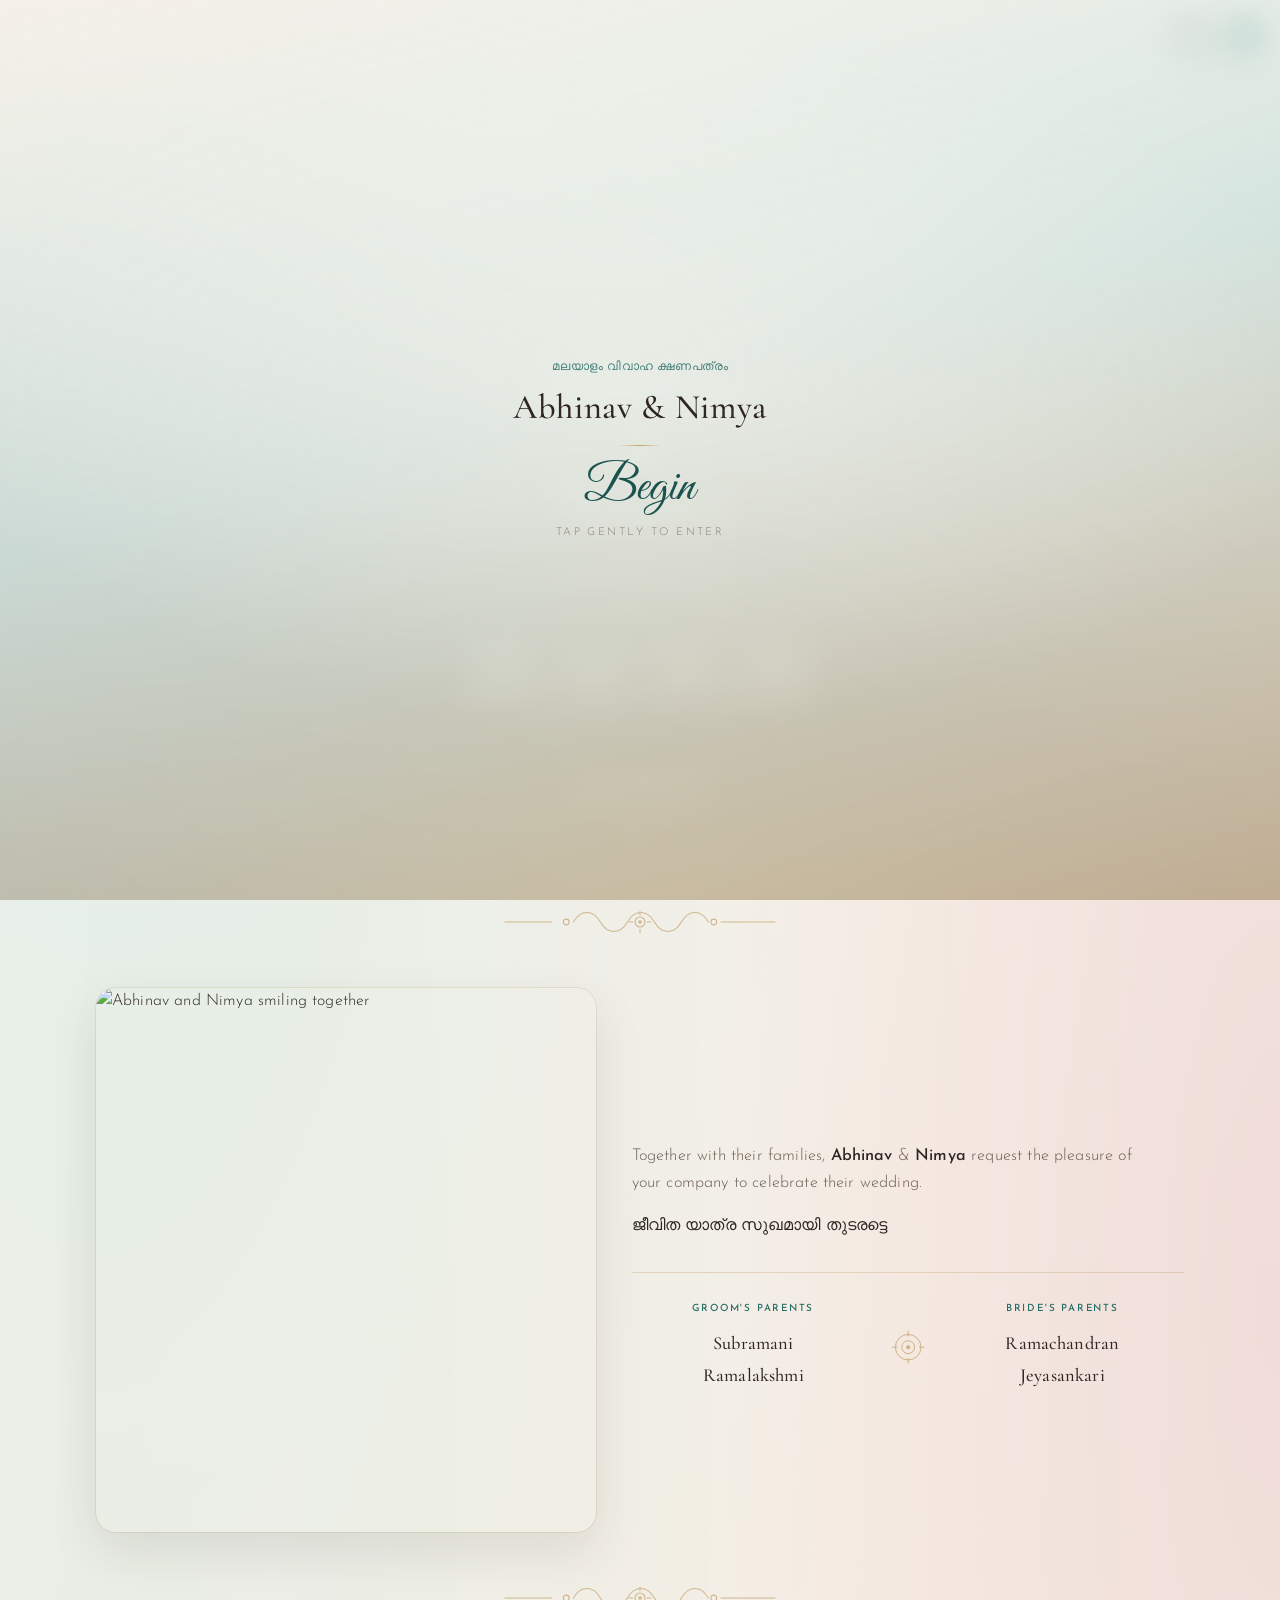
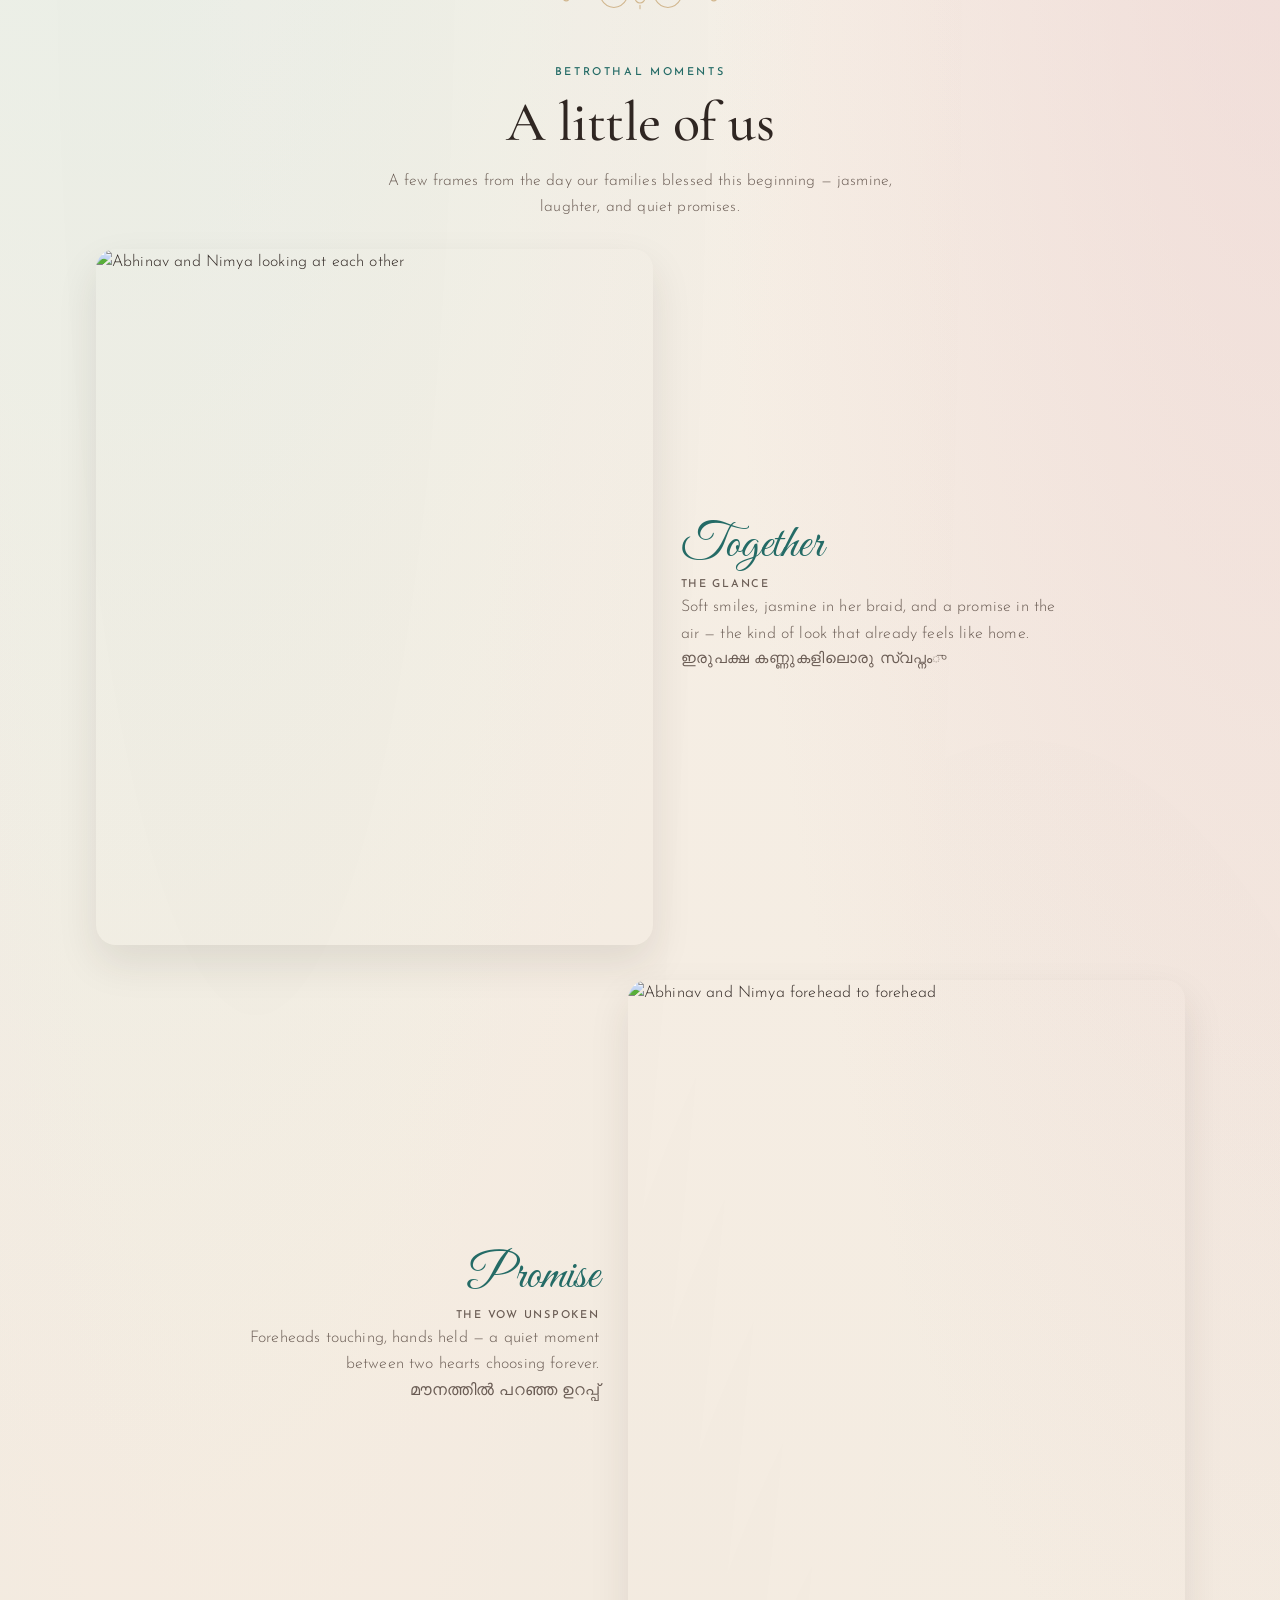
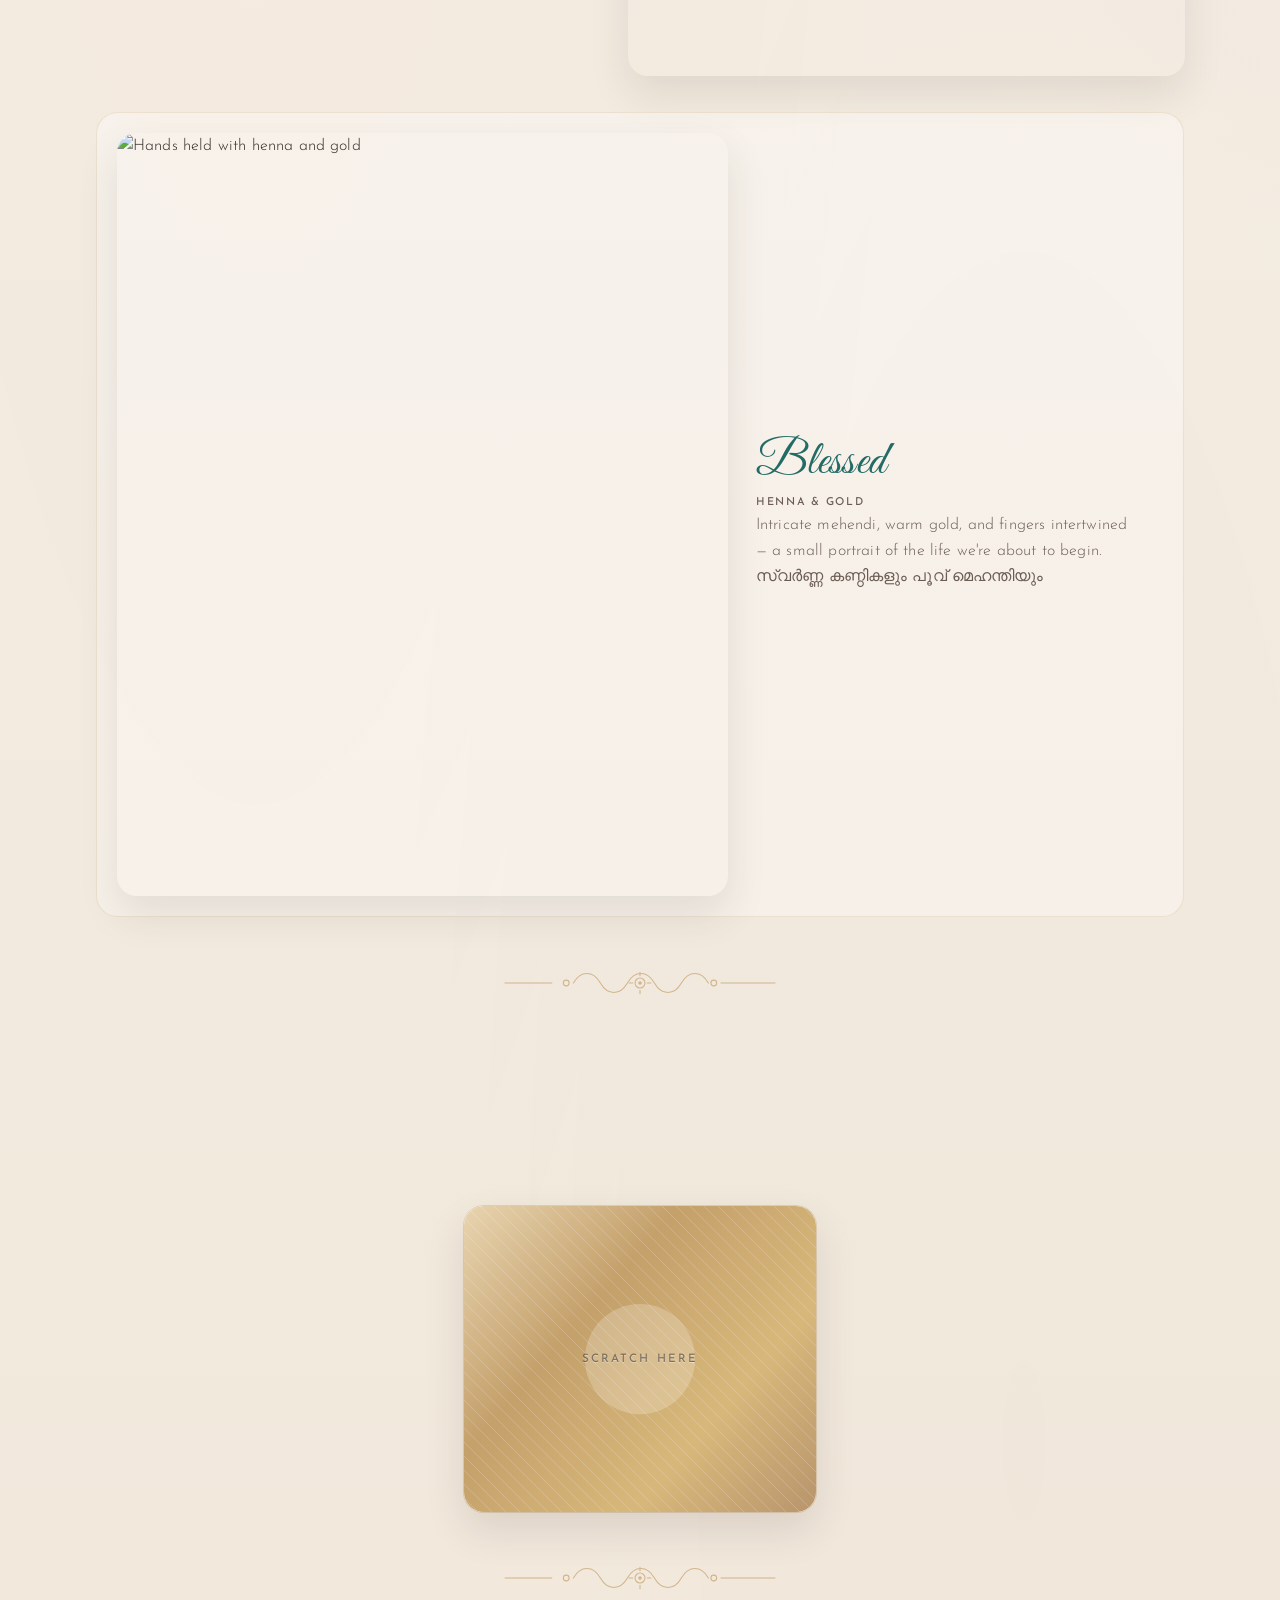
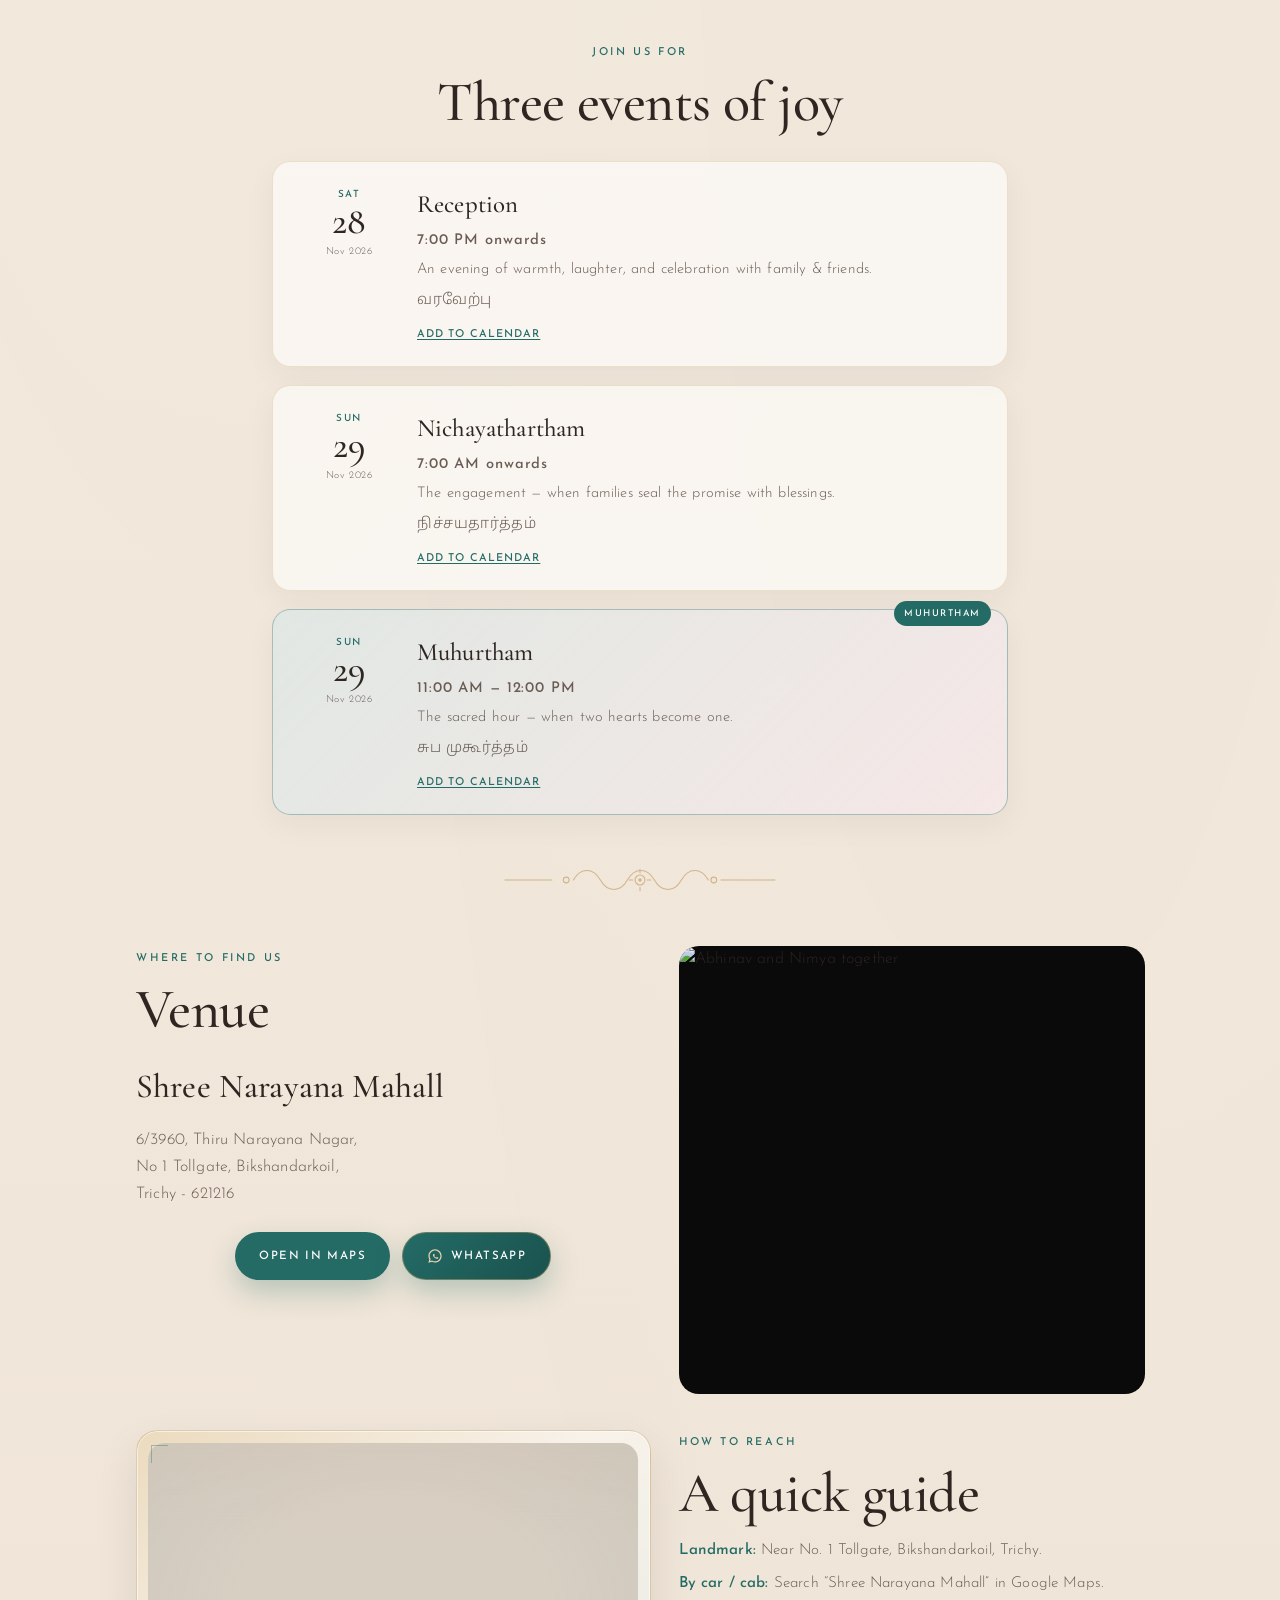
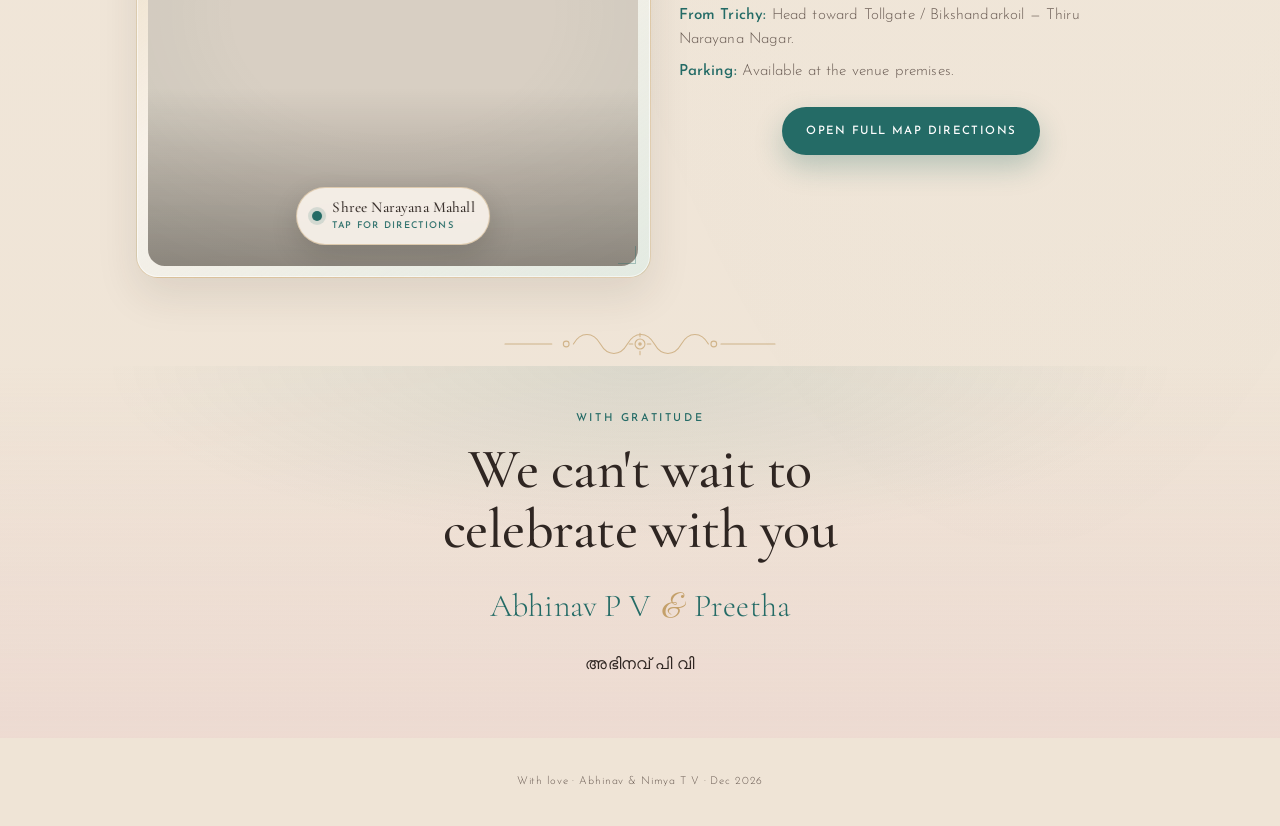
==== index.html @ 20bb4428 "Add event listener for music playback on button click" ====
<!DOCTYPE html>
<html lang="en">
<head>
  <meta charset="UTF-8" />
  <meta name="viewport" content="width=device-width, initial-scale=1, viewport-fit=cover" />
  <meta name="theme-color" content="#246b66" />
  <meta name="description" content="You're invited to the wedding of Abhinav & Nimya — 28–29 November 2026, Trichy." />
  <meta property="og:type" content="website" />
  <meta property="og:url" content="https://abhinavwedsnimya.github.io/" />
  <meta property="og:title" content="Abhinav & Nimya · Wedding Invitation" />
  <meta property="og:description" content="Together with our families, we invite you to celebrate our wedding · 28–29 November 2026" />
  <meta property="og:image" content="https://abhinavwedsnimya.github.io/assets/images/og-preview.jpg" />
  <meta property="og:image:secure_url" content="https://abhinavwedsnimya.github.io/assets/images/og-preview.jpg" />
  <meta property="og:image:type" content="image/jpeg" />
  <meta property="og:image:width" content="1200" />
  <meta property="og:image:height" content="630" />
  <meta property="og:image:alt" content="Abhinav and Nimya wedding invitation" />
  <meta name="twitter:card" content="summary_large_image" />
  <meta name="twitter:title" content="Abhinav & Nimya · Wedding Invitation" />
  <meta name="twitter:description" content="Join us for three events of joy · 28–29 November 2026" />
  <meta name="twitter:image" content="https://abhinavwedsnimya.github.io/assets/images/og-preview.jpg" />
  <title>Abhinav & Nimya · Wedding</title>
  <link rel="icon" href="assets/icons/favicon.svg" type="image/svg+xml" />
  <link rel="icon" href="assets/icons/favicon.png" type="image/png" sizes="32x32" />
  <link rel="apple-touch-icon" href="assets/icons/favicon.png" />
  <link rel="preconnect" href="https://fonts.googleapis.com" />
  <link rel="preconnect" href="https://fonts.gstatic.com" crossorigin />
  <link href="https://fonts.googleapis.com/css2?family=Cormorant+Garamond:ital,wght@0,400;0,500;0,600;1,400;1,500&family=Great+Vibes&family=Josefin+Sans:wght@300;400;500;600&family=Noto+Sans+Tamil:wght@300;400;500&display=swap" rel="stylesheet" />
  <link rel="stylesheet" href="styles.css?v=20261010" />
</head>
<body class="is-veiled">
  <!-- Soft veil threshold — remove this block (+ CSS .entry-veil + JS openEntryVeil) to revert -->
  <div class="entry-veil" id="entryVeil" role="dialog" aria-modal="true" aria-labelledby="entryVeilTitle">
    <button type="button" class="entry-veil__hit interactive" id="entryVeilBtn" data-tap aria-describedby="entryVeilHint">
      <span class="entry-veil__sheer" aria-hidden="true"></span>
      <span class="entry-veil__content">
        <span class="entry-veil__eyebrow tamil">മലയാളം വിവാഹ ക്ഷണപത്രം</span>
        <span class="entry-veil__title" id="entryVeilTitle">Abhinav &amp; Nimya</span>
        <span class="entry-veil__line" aria-hidden="true"></span>
        <span class="entry-veil__cta">Begin</span>
        <span class="entry-veil__hint" id="entryVeilHint">Tap gently to enter</span>
      </span>
    </button>
  </div>

  <svg xmlns="http://www.w3.org/2000/svg" style="display:none" aria-hidden="true">
    <symbol id="kolam-line" viewBox="0 0 320 40">
      <g fill="none" stroke="currentColor" stroke-width="1.2" stroke-linecap="round">
        <path d="M10 20h52" />
        <circle cx="78" cy="20" r="3.2" />
        <path d="M86 20c8-14 22-14 30 0s22 14 30 0 22-14 30 0 22 14 30 0 22-14 30 0" />
        <circle cx="242" cy="20" r="3.2" />
        <path d="M250 20h60" />
        <circle cx="160" cy="20" r="5.5" />
        <circle cx="160" cy="20" r="2" fill="currentColor" stroke="none" />
        <path d="M160 8v4M160 28v4M148 20h4M168 20h4" />
      </g>
    </symbol>
    <symbol id="kolam-dot" viewBox="0 0 48 48">
      <g fill="none" stroke="currentColor" stroke-width="1.2">
        <circle cx="24" cy="24" r="16" />
        <circle cx="24" cy="24" r="8" />
        <circle cx="24" cy="24" r="2.5" fill="currentColor" stroke="none" />
        <path d="M24 4v6M24 38v6M4 24h6M38 24h6" stroke-linecap="round" />
      </g>
    </symbol>
  </svg>

  <div class="grain" aria-hidden="true"></div>
  <canvas id="petals" class="petals" aria-hidden="true"></canvas>
  <div id="ripples" class="ripples" aria-hidden="true"></div>
  <div class="cursor" id="cursor" aria-hidden="true">
    <span class="cursor__ring"></span>
    <span class="cursor__dot"></span>
  </div>

  <div class="float-dock" role="toolbar" aria-label="Share and music">
    <button type="button" class="icon-btn icon-btn--wa interactive" id="shareBtn" data-tap aria-label="Share on WhatsApp">
      <svg viewBox="0 0 24 24" width="20" height="20" fill="currentColor" aria-hidden="true"><path d="M12.04 2c-5.46 0-9.91 4.45-9.91 9.91 0 1.75.46 3.45 1.32 4.95L2.05 22l5.25-1.38c1.45.79 3.08 1.21 4.74 1.21 5.46 0 9.91-4.45 9.91-9.91 0-2.65-1.03-5.14-2.9-7.01A9.82 9.82 0 0 0 12.04 2zm0 1.82c2.17 0 4.2.85 5.73 2.38a8.07 8.07 0 0 1 2.37 5.73c0 4.46-3.63 8.09-8.1 8.09-1.42 0-2.8-.37-4.02-1.07l-.29-.17-3.12.82.83-3.04-.19-.31a8.08 8.08 0 0 1-1.24-4.32c0-4.46 3.64-8.1 8.1-8.1zm4.52 10.32c-.2-.1-1.18-.58-1.36-.65-.18-.07-.31-.1-.44.1-.13.2-.5.65-.62.78-.11.13-.23.15-.43.05-.2-.1-.84-.31-1.6-.99-.59-.53-.99-1.18-1.1-1.38-.12-.2-.01-.31.09-.41.09-.09.2-.23.3-.35.1-.12.13-.2.2-.33.07-.13.03-.25-.02-.35-.05-.1-.44-1.06-.6-1.45-.16-.38-.32-.33-.44-.33h-.38c-.13 0-.34.05-.52.25-.18.2-.68.66-.68 1.62 0 .95.7 1.87.8 2 .1.13 1.37 2.09 3.32 2.93 1.95.84 1.95.56 2.3.53.35-.03 1.18-.48 1.34-.95.17-.46.17-.86.12-.95-.05-.08-.18-.13-.38-.23z"/></svg>
    </button>
    <button type="button" class="icon-btn icon-btn--music interactive" id="musicBtn" aria-pressed="true" aria-label="Mute music" data-tap>
      <span class="icon-btn__speaker icon-btn__speaker--on" aria-hidden="true">
        <svg viewBox="0 0 24 24" width="20" height="20" fill="none" stroke="currentColor" stroke-width="1.75" stroke-linecap="round" stroke-linejoin="round"><path d="M11 5 6 9H3v6h3l5 4V5z"/><path d="M15.5 8.5a5 5 0 0 1 0 7"/><path d="M18.5 5.5a9 9 0 0 1 0 13"/></svg>
      </span>
      <span class="icon-btn__speaker icon-btn__speaker--off" aria-hidden="true" hidden>
        <svg viewBox="0 0 24 24" width="20" height="20" fill="none" stroke="currentColor" stroke-width="1.75" stroke-linecap="round" stroke-linejoin="round"><path d="M11 5 6 9H3v6h3l5 4V5z"/><path d="m23 9-6 6M17 9l6 6"/></svg>
      </span>
    </button>
  </div>
  <audio id="bgMusic" loop preload="auto" playsinline webkit-playsinline>
    <source src="assets/audio/bgmusic.mp3" type="audio/mpeg" />
  </audio>
  <audio id="bloopSound" preload="auto">
    <source src="assets/audio/bloop.mp3" type="audio/mpeg" />
  </audio>
  <main class="page">
    <div class="page__texture" aria-hidden="true"></div>
    <section class="hero" id="hero">
      <div class="hero__wash" aria-hidden="true"></div>
      <div class="hero__parallax" id="heroParallax">
        <div class="hero__layer hero__layer--back" data-speed="0.25">
          <img src="assets/images/couple-2.jpg" alt="" class="hero__img" width="1200" height="1600" fetchpriority="high" />
        </div>
        <div class="hero__veil" data-speed="0.4" aria-hidden="true"></div>
        <div class="hero__glow" data-speed="0.55" aria-hidden="true"></div>
      </div>
      <div class="hero__content" data-speed="0.12">
        <div class="kolam kolam--hero" aria-hidden="true">
          <svg viewBox="0 0 320 40"><use href="#kolam-line" /></svg>
        </div>
        <p class="eyebrow malayalam">മലയാളം വിവാഹ ക്ഷണപത്രം</p>
        <h1 class="names">
          <span class="names__groom">Abhinav</span>
          <span class="names__amp">&</span>
          <span class="names__bride">Nimya</span>
        </h1>
        <p class="hero__sub">are getting married</p>
        <p class="hero__date">28 &amp; 26 November 2026</p>
        <div class="countdown" id="countdown" aria-label="Countdown to Muhurtham">
          <div class="countdown__unit">
            <span class="countdown__num" data-unit="days">00</span>
            <span class="countdown__label">Days</span>
          </div>
          <div class="countdown__unit">
            <span class="countdown__num" data-unit="hours">00</span>
            <span class="countdown__label">Hours</span>
          </div>
          <div class="countdown__unit">
            <span class="countdown__num" data-unit="mins">00</span>
            <span class="countdown__label">Mins</span>
          </div>
          <div class="countdown__unit">
            <span class="countdown__num" data-unit="secs">00</span>
            <span class="countdown__label">Secs</span>
          </div>
        </div>
        <p class="countdown__hint">until Muhurtham · 29 Nov · 11:00 AM</p>

        <p class="scroll-cue hero__scroll-hint" aria-hidden="true">
          <span>Our celebrations</span>
          <span class="hero__scroll-hint__sub">Scroll for invite</span>
          <span class="scroll-cue__arrow"></span>
        </p>
      </div>
    </section>
    <div class="kolam-divider" aria-hidden="true">
      <svg viewBox="0 0 320 40"><use href="#kolam-line" /></svg>
    </div>
    <section class="invite section" id="invite">
      <div class="invite__grid">
        <figure class="invite__photo reveal">
          <img src="assets/images/couple-4.jpg" alt="Abhinav and Nimya smiling together" width="1000" height="1250" loading="lazy" />
        </figure>
        <div class="invite__copy reveal">
          <p class="invite__lead">
            Together with their families,
            <strong>Abhinav</strong> &amp; <strong>Nimya</strong>
            request the pleasure of your company to celebrate their wedding.
          </p>
          <p class="malayalam soft">ജീവിത യാത്ര സുഖമായി തുടരട്ടെ</p>
          <div class="parents">
            <div class="parents__side">
              <h3>Groom's parents</h3>
              <p>Subramani</p>
              <p>Ramalakshmi</p>
            </div>
            <div class="parents__divider" aria-hidden="true">
              <svg viewBox="0 0 48 48"><use href="#kolam-dot" /></svg>
            </div>
            <div class="parents__side">
              <h3>Bride's parents</h3>
              <p>Ramachandran</p>
              <p>Jeyasankari</p>
            </div>
          </div>
        </div>
      </div>
    </section>
    <div class="kolam-divider" aria-hidden="true">
      <svg viewBox="0 0 320 40"><use href="#kolam-line" /></svg>
    </div>
    <section class="memories section" id="memories">
      <div class="section-head reveal">
        <p class="eyebrow">Betrothal moments</p>
        <h2 class="section-title">A little of us</h2>
        <p class="section-lead">A few frames from the day our families blessed this beginning — jasmine, laughter, and quiet promises.</p>
      </div>
      <div class="memory-stack">
        <article class="memory memory--left reveal">
          <div class="memory__frame">
            <img src="assets/images/couple-3.jpg" alt="Abhinav and Nimya looking at each other" width="1000" height="1250" loading="lazy" />
          </div>
          <div class="memory__caption">
            <span class="memory__word">Together</span>
            <p class="memory__kicker">The glance</p>
            <p>Soft smiles, jasmine in her braid, and a promise in the air — the kind of look that already feels like home.</p>
            <p class="tamil soft">ഇരുപക്ഷ കണ്ണുകളിലൊരു സ്വപ്നംு</p>
          </div>
        </article>
        <article class="memory memory--right reveal">
          <div class="memory__frame">
            <img src="assets/images/couple-7.jpg" alt="Abhinav and Nimya forehead to forehead" width="1000" height="1250" loading="lazy" />
          </div>
          <div class="memory__caption">
            <span class="memory__word">Promise</span>
            <p class="memory__kicker">The vow unspoken</p>
            <p>Foreheads touching, hands held — a quiet moment between two hearts choosing forever.</p>
            <p class="malayalam soft">മൗനത്തില്‍ പറഞ്ഞ ഉറപ്പ്</p>
          </div>
        </article>
        <article class="memory memory--left memory--hands reveal">
          <div class="memory__frame memory__frame--wide">
            <img src="assets/images/couple-5.jpg" alt="Hands held with henna and gold" width="1200" height="800" loading="lazy" />
          </div>
          <div class="memory__caption">
            <span class="memory__word">Blessed</span>
            <p class="memory__kicker">Henna &amp; gold</p>
            <p>Intricate mehendi, warm gold, and fingers intertwined — a small portrait of the life we're about to begin.</p>
            <p class="malayalam soft">സ്വർണ്ണ കണ്ഠികളും പൂവ് മെഹന്തിയും</p>
          </div>
        </article>
      </div>
    </section>
    <div class="kolam-divider" aria-hidden="true">
      <svg viewBox="0 0 320 40"><use href="#kolam-line" /></svg>
    </div>
    <section class="scratch-section section" id="scratch">
      <div class="section-head reveal">
        <p class="eyebrow">A little surprise</p>
        <h2 class="section-title">Scratch to reveal</h2>
        <p class="scratch-hint">Swipe the gold foil gently</p>
      </div>
      <div class="scratch reveal" id="scratchCard">
        <div class="scratch__reveal">
          <p class="scratch__eyebrow">Muhurtham</p>
          <p class="scratch__date">29 · 11 · 2026</p>
          <p class="scratch__time">11:00 AM — 12:00 PM</p>
          <p class="malayalam soft scratch__blessing">சுப முகூர்த்தம் · மங்களம்</p>
        </div>
        <canvas class="scratch__canvas interactive" id="scratchCanvas" aria-label="Scratch card"></canvas>
        <p class="scratch__guide" id="scratchGuide">Scratch here</p>
      </div>
    </section>
    <div class="kolam-divider" aria-hidden="true">
      <svg viewBox="0 0 320 40"><use href="#kolam-line" /></svg>
    </div>
    <section class="events section" id="events">
      <div class="section-head reveal">
        <p class="eyebrow">Join us for</p>
        <h2 class="section-title">Three events of joy</h2>
      </div>

      <ol class="timeline">
        <li class="timeline__item reveal">
          <div class="timeline__when">
            <span class="timeline__day">Sat</span>
            <span class="timeline__date">28</span>
            <span class="timeline__month">Nov 2026</span>
          </div>
          <div class="timeline__body">
            <h3>Reception</h3>
            <p class="timeline__time">7:00 PM onwards</p>
            <p>An evening of warmth, laughter, and celebration with family &amp; friends.</p>
            <p class="tamil soft">வரவேற்பு</p>
            <div class="cal-actions">
              <a class="link-btn interactive" data-gcal="reception" href="https://calendar.google.com/calendar/render?action=TEMPLATE&amp;text=Reception%20%E2%80%94%20Abhinav%20%26%20Nimya&amp;dates=20261128T190000%2F20261128T230000&amp;ctz=Asia%2FKolkata&amp;details=Wedding%20reception%20of%20Abhinav%20%26%20Nimya%20(7%3A00%20PM%20onwards).%0AVenue%3A%20Shree%20Narayana%20Mahall%2C%206%2F3960%2C%20Thiru%20Narayana%20Nagar%2C%20No%201%20Tollgate%2C%20Bikshandarkoil%2C%20Tamil%20Nadu%20621216%0AMaps%3A%20https%3A%2F%2Fmaps.app.goo.gl%2Fd4QedArkRfNpaWfg9%0AInvite%3A%20https%3A%2F%2Fabhinavwedsnimya.github.io%2F&amp;location=Shree%20Narayana%20Mahall%2C%206%2F3960%2C%20Thiru%20Narayana%20Nagar%2C%20No%201%20Tollgate%2C%20Bikshandarkoil%2C%20Tamil%20Nadu%20621216" target="_blank" rel="noopener noreferrer" data-tap>Add to Calendar</a>
            </div>
          </div>
        </li>
        <li class="timeline__item reveal">
          <div class="timeline__when">
            <span class="timeline__day">Sun</span>
            <span class="timeline__date">29</span>
            <span class="timeline__month">Nov 2026</span>
          </div>
          <div class="timeline__body">
            <h3>Nichayathartham</h3>
            <p class="timeline__time">7:00 AM onwards</p>
            <p>The engagement — when families seal the promise with blessings.</p>
            <p class="tamil soft">நிச்சயதார்த்தம்</p>
            <div class="cal-actions">
              <a class="link-btn interactive" data-gcal="engagement" href="https://calendar.google.com/calendar/render?action=TEMPLATE&amp;text=Nichayathartham%20(Engagement)%20%E2%80%94%20Abhinav%20%26%20Nimya&amp;dates=20261129T070000%2F20261129T103000&amp;ctz=Asia%2FKolkata&amp;details=Nichayathartham%20%2F%20Engagement%20of%20Abhinav%20%26%20Nimya%20(7%3A00%20AM%20onwards).%0AVenue%3A%20Shree%20Narayana%20Mahall%2C%206%2F3960%2C%20Thiru%20Narayana%20Nagar%2C%20No%201%20Tollgate%2C%20Bikshandarkoil%2C%20Tamil%20Nadu%20621216%0AMaps%3A%20https%3A%2F%2Fmaps.app.goo.gl%2Fd4QedArkRfNpaWfg9%0AInvite%3A%20https%3A%2F%2Fabhinavwedsnimya.github.io%2F&amp;location=Shree%20Narayana%20Mahall%2C%206%2F3960%2C%20Thiru%20Narayana%20Nagar%2C%20No%201%20Tollgate%2C%20Bikshandarkoil%2C%20Tamil%20Nadu%20621216" target="_blank" rel="noopener noreferrer" data-tap>Add to Calendar</a>
            </div>
          </div>
        </li>
        <li class="timeline__item timeline__item--feature reveal">
          <div class="timeline__badge">Muhurtham</div>
          <div class="timeline__when">
            <span class="timeline__day">Sun</span>
            <span class="timeline__date">29</span>
            <span class="timeline__month">Nov 2026</span>
          </div>
          <div class="timeline__body">
            <h3>Muhurtham</h3>
            <p class="timeline__time">11:00 AM — 12:00 PM</p>
            <p>The sacred hour — when two hearts become one.</p>
            <p class="tamil soft">சுப முகூர்த்தம்</p>
            <div class="cal-actions">
              <a class="link-btn interactive" data-gcal="muhurtham" href="https://calendar.google.com/calendar/render?action=TEMPLATE&amp;text=Muhurtham%20%E2%80%94%20Abhinav%20%26%20Nimya&amp;dates=20261129T110000%2F20261129T120000&amp;ctz=Asia%2FKolkata&amp;details=Muhurtham%20of%20Abhinav%20%26%20Nimya%20(11%3A00%20AM%20%E2%80%93%2012%3A00%20PM).%0AVenue%3A%20Shree%20Narayana%20Mahall%2C%206%2F3960%2C%20Thiru%20Narayana%20Nagar%2C%20No%201%20Tollgate%2C%20Bikshandarkoil%2C%20Tamil%20Nadu%20621216%0AMaps%3A%20https%3A%2F%2Fmaps.app.goo.gl%2Fd4QedArkRfNpaWfg9%0AInvite%3A%20https%3A%2F%2Fabhinavwedsnimya.github.io%2F&amp;location=Shree%20Narayana%20Mahall%2C%206%2F3960%2C%20Thiru%20Narayana%20Nagar%2C%20No%201%20Tollgate%2C%20Bikshandarkoil%2C%20Tamil%20Nadu%20621216" target="_blank" rel="noopener noreferrer" data-tap>Add to Calendar</a>
            </div>
          </div>
        </li>
      </ol>
    </section>
    <div class="kolam-divider" aria-hidden="true">
      <svg viewBox="0 0 320 40"><use href="#kolam-line" /></svg>
    </div>
    <section class="venue section" id="venue">
      <div class="venue__top">
        <div class="venue__card reveal">
          <p class="eyebrow">Where to find us</p>
          <h2 class="section-title">Venue</h2>
          <h3 class="venue__name selectable">Shree Narayana Mahall</h3>
          <address class="venue__address selectable">
            6/3960, Thiru Narayana Nagar,<br />
            No 1 Tollgate, Bikshandarkoil,<br />
            Trichy - 621216
          </address>
          <div class="venue__actions">
            <a
              class="btn interactive"
              href="https://maps.app.goo.gl/d4QedArkRfNpaWfg9"
              target="_blank"
              rel="noopener noreferrer"
              data-tap
            >
            Open in Maps
            </a>
            <a class="btn btn--wa interactive" id="shareBtnVenue" href="#" target="_blank" rel="noopener noreferrer" data-tap>
              <span class="btn__wa" aria-hidden="true">
                <svg viewBox="0 0 24 24" width="16" height="16" fill="currentColor"><path d="M12.04 2c-5.46 0-9.91 4.45-9.91 9.91 0 1.75.46 3.45 1.32 4.95L2.05 22l5.25-1.38c1.45.79 3.08 1.21 4.74 1.21 5.46 0 9.91-4.45 9.91-9.91 0-2.65-1.03-5.14-2.9-7.01A9.82 9.82 0 0 0 12.04 2zm0 1.82c2.17 0 4.2.85 5.73 2.38a8.07 8.07 0 0 1 2.37 5.73c0 4.46-3.63 8.09-8.1 8.09-1.42 0-2.8-.37-4.02-1.07l-.29-.17-3.12.82.83-3.04-.19-.31a8.08 8.08 0 0 1-1.24-4.32c0-4.46 3.64-8.1 8.1-8.1zm4.52 10.32c-.2-.1-1.18-.58-1.36-.65-.18-.07-.31-.1-.44.1-.13.2-.5.65-.62.78-.11.13-.23.15-.43.05-.2-.1-.84-.31-1.6-.99-.59-.53-.99-1.18-1.1-1.38-.12-.2-.01-.31.09-.41.09-.09.2-.23.3-.35.1-.12.13-.2.2-.33.07-.13.03-.25-.02-.35-.05-.1-.44-1.06-.6-1.45-.16-.38-.32-.33-.44-.33h-.38c-.13 0-.34.05-.52.25-.18.2-.68.66-.68 1.62 0 .95.7 1.87.8 2 .1.13 1.37 2.09 3.32 2.93 1.95.84 1.95.56 2.3.53.35-.03 1.18-.48 1.34-.95.17-.46.17-.86.12-.95-.05-.08-.18-.13-.38-.23z"/></svg>
              </span>
              WhatsApp
            </a>
          </div>
        </div>
        <div class="venue__hands reveal">
          <img src="assets/images/couple-6.jpg" alt="Abhinav and Nimya together" width="1200" height="800" loading="lazy" />
        </div>
      </div>
      <div class="venue__top reach reveal">
        <div class="reach__map">
          <div class="reach__map-media">
            <iframe
              title="Map to Shree Narayana Mahall"
              loading="lazy"
              referrerpolicy="no-referrer-when-downgrade"
              allowfullscreen
              src="https://maps.google.com/maps?q=Shree%20Narayana%20Mahall%2C%206%2F3960%2C%20Thiru%20Narayana%20Nagar%2C%20No%201%20Tollgate%2C%20Bikshandarkoil%2C%20Tamil%20Nadu%20621216&z=15&output=embed"
            ></iframe>
            <div class="reach__map-veil" aria-hidden="true"></div>
            <a
              class="reach__pin interactive"
              href="https://maps.app.goo.gl/d4QedArkRfNpaWfg9"
              target="_blank"
              rel="noopener noreferrer"
              data-tap
            >
              <span class="reach__pin-dot" aria-hidden="true"></span>
              <span class="reach__pin-text">
                <strong>Shree Narayana Mahall</strong>
                <em>Tap for directions</em>
              </span>
            </a>
          </div>
        </div>
        <div class="venue__card reach__card">
          <p class="eyebrow">How to reach</p>
          <h2 class="section-title">A quick guide</h2>
          <ul class="reach__tips">
            <li><strong>Landmark:</strong> Near No. 1 Tollgate, Bikshandarkoil, Trichy.</li>
            <li><strong>By car / cab:</strong> Search “Shree Narayana Mahall” in Google Maps.</li>
            <li><strong>From Trichy:</strong> Head toward Tollgate / Bikshandarkoil — Thiru Narayana Nagar.</li>
            <li><strong>Parking:</strong> Available at the venue premises.</li>
          </ul>
          <div class="venue__actions">
            <a
              class="btn interactive"
              href="https://maps.app.goo.gl/d4QedArkRfNpaWfg9"
              target="_blank"
              rel="noopener noreferrer"
              data-tap
            >Open full map directions</a>
          </div>
        </div>
      </div>
    </section>
    <div class="kolam-divider" aria-hidden="true">
      <svg viewBox="0 0 320 40"><use href="#kolam-line" /></svg>
    </div>
    <section class="closing section" id="closing">
      <div class="closing__inner reveal">
        <p class="eyebrow">With gratitude</p>
        <h2 class="section-title">We can't wait to celebrate with you</h2>
        <p class="closing__names">Abhinav P V <span class="amp">&</span> Preetha</p>
        <p class="malayalam soft">അഭിനവ് പി വി</p>
      </div>
    </section>
  </main>
  <footer class="footer">
    <p>With love · Abhinav &amp; Nimya T V · Dec 2026</p>
  </footer>
  <div class="toast" id="toast" role="status" aria-live="polite" hidden></div>
  <canvas id="confetti" class="confetti" aria-hidden="true"></canvas>
  <script src="script.js?v=20261010"></script>
  
<script>
(function () {
  function openInvitation(event) {
    var button = document.getElementById('entryVeilBtn');
    var overlay = document.getElementById('entryVeil');

    if (!button || !overlay) return;

    // Only respond to taps on the opening screen.
    if (event && !button.contains(event.target) &&
        !overlay.contains(event.target)) return;

    document.body.classList.remove('is-veiled');

    overlay.setAttribute('aria-hidden', 'true');
    overlay.setAttribute('aria-modal', 'false');
    overlay.style.setProperty('display', 'none', 'important');
    overlay.style.setProperty('pointer-events', 'none', 'important');

    // Try to start background music after the user's tap.
    var music = document.getElementById('bgMusic');
    if (music) {
      music.play().catch(function () {
        // Some browsers may require another user interaction.
      });
    }
  }

  var button = document.getElementById('entryVeilBtn');

  if (button) {
    button.addEventListener('click', openInvitation);
    button.addEventListener('touchend', function (event) {
      // Avoid processing the same tap twice.
      if (event.cancelable) event.preventDefault();
      openInvitation(event);
    }, { passive: false });
  }
})();
</script>

<script>
document.addEventListener('DOMContentLoaded', function () {
  const beginButton = document.getElementById('entryVeilBtn');
  const music = document.getElementById('bgMusic');
  const overlay = document.getElementById('entryVeil');

  if (!beginButton || !music) {
    console.error('Begin button or background music element missing');
    return;
  }

  music.loop = true;
  music.volume = 0.5;

  beginButton.addEventListener('click', function () {
    if (overlay) {
      overlay.style.display = 'none';
      overlay.setAttribute('aria-hidden', 'true');
    }

    document.body.classList.remove('is-veiled');

    music.play().then(function () {
      console.log('Wedding background music started');
    }).catch(function (error) {
      console.error('Music playback failed:', error);
    });
  });
});
</script>
</body>
</html>
---- styles.css ----
:root {
  --teal: #246b66;
  --teal-deep: #1a524e;
  --teal-soft: #d9efeb;
  --blush: #e9c5c8;
  --blush-deep: #d4a0a5;
  --gold: #c4a06a;
  --gold-soft: #e8d4b0;
  --ivory: #f8f2ea;
  --ivory-deep: #efe4d6;
  --ink: #2f2622;
  --ink-soft: #6a5c54;
  --black: #0a0a0a;
  --white: #ffffff;

  --font-display: "Cormorant Garamond", Georgia, serif;
  --font-script: "Great Vibes", cursive;
  --font-ui: "Josefin Sans", system-ui, sans-serif;
  --font-tamil: "Noto Sans Tamil", "Josefin Sans", sans-serif;

  --ease: cubic-bezier(0.22, 1, 0.36, 1);
  --space: clamp(1.25rem, 4vw, 2.5rem);
  --max: 68rem;
}

*,
*::before,
*::after {
  box-sizing: border-box;
}

html {
  scroll-behavior: smooth;
  background: #2a221e;
}

body {
  margin: 0;
  color: var(--ink);
  font-family: var(--font-ui);
  font-weight: 300;
  line-height: 1.65;
  letter-spacing: 0.01em;
  background: #2a221e;
  overflow-x: hidden;
  -webkit-font-smoothing: antialiased;
  -webkit-user-select: none;
  user-select: none;
  -webkit-touch-callout: none;
}

body.is-veiled {
  overflow: hidden;
  touch-action: none;
}

/* Soft curtain / veil threshold (easy to remove) */
.entry-veil {
  position: fixed;
  inset: 0;
  z-index: 400;
  display: grid;
  place-items: stretch;
}

.entry-veil.is-leaving {
  pointer-events: none;
}

.entry-veil__hit {
  appearance: none;
  border: 0;
  margin: 0;
  padding: 0;
  width: 100%;
  height: 100%;
  cursor: pointer;
  position: relative;
  display: grid;
  place-items: center;
  background: transparent;
  color: inherit;
  font: inherit;
  -webkit-tap-highlight-color: transparent;
}

.entry-veil__sheer {
  position: absolute;
  inset: 0;
  background:
    radial-gradient(ellipse 80% 55% at 50% 42%, rgba(248, 242, 234, 0.55) 0%, transparent 70%),
    linear-gradient(
      165deg,
      rgba(248, 242, 234, 0.92) 0%,
      rgba(217, 239, 235, 0.78) 45%,
      rgba(232, 212, 176, 0.72) 100%
    );
  backdrop-filter: blur(14px) saturate(1.05);
  -webkit-backdrop-filter: blur(14px) saturate(1.05);
  transition: opacity 0.9s var(--ease), transform 1.1s var(--ease);
}

.entry-veil.is-leaving .entry-veil__sheer {
  opacity: 0;
  transform: scale(1.04);
}

.entry-veil__content {
  position: relative;
  z-index: 1;
  display: grid;
  justify-items: center;
  gap: 0.65rem;
  padding: 2rem 1.5rem;
  text-align: center;
  max-width: 22rem;
  transition: opacity 0.55s var(--ease), transform 0.7s var(--ease);
}

.entry-veil.is-leaving .entry-veil__content {
  opacity: 0;
  transform: translateY(-0.6rem);
}

.entry-veil__eyebrow {
  font-family: var(--font-tamil);
  font-size: 0.72rem;
  letter-spacing: 0.18em;
  text-transform: none;
  color: var(--teal);
  opacity: 0.85;
}

.entry-veil__title {
  font-family: var(--font-display);
  font-weight: 500;
  font-size: clamp(1.65rem, 5.5vw, 2.15rem);
  line-height: 1.2;
  color: var(--ink);
  letter-spacing: 0.02em;
}

.entry-veil__line {
  width: 2.75rem;
  height: 1px;
  margin: 0.35rem 0 0.15rem;
  background: linear-gradient(90deg, transparent, var(--gold), transparent);
}

.entry-veil__cta {
  margin-top: 0.35rem;
  font-family: var(--font-script);
  font-size: clamp(2.4rem, 8vw, 3.1rem);
  color: var(--teal-deep);
  line-height: 1;
  animation: entry-veil-pulse 2.4s var(--ease) infinite;
}

.entry-veil__hint {
  font-family: var(--font-ui);
  font-size: 0.68rem;
  letter-spacing: 0.22em;
  text-transform: uppercase;
  color: var(--ink-soft);
  opacity: 0.75;
}

@keyframes entry-veil-pulse {
  0%,
  100% {
    opacity: 0.78;
    transform: translateY(0);
  }
  50% {
    opacity: 1;
    transform: translateY(-2px);
  }
}

@media (prefers-reduced-motion: reduce) {
  .entry-veil__cta {
    animation: none;
  }

  .entry-veil__sheer,
  .entry-veil__content {
    transition-duration: 0.01ms;
  }
}

.selectable,
.selectable * {
  -webkit-user-select: text !important;
  user-select: text !important;
  -webkit-touch-callout: default;
  cursor: text;
}

a,
button,
.interactive,
.interactive * {
  -webkit-user-select: none;
  user-select: none;
}

a.interactive,
button.interactive,
.link-btn,
.btn,
.icon-btn {
  cursor: pointer;
}

img {
  max-width: 100%;
  height: auto;
  display: block;
}

a {
  color: inherit;
}

button {
  font: inherit;
}

.grain {
  pointer-events: none;
  position: fixed;
  inset: 0;
  z-index: 80;
  opacity: 0.04;
  background-image: url("data:image/svg+xml,%3Csvg viewBox='0 0 200 200' xmlns='http://www.w3.org/2000/svg'%3E%3Cfilter id='n'%3E%3CfeTurbulence type='fractalNoise' baseFrequency='0.85' numOctaves='4' stitchTiles='stitch'/%3E%3C/filter%3E%3Crect width='100%25' height='100%25' filter='url(%23n)'/%3E%3C/svg%3E");
  mix-blend-mode: multiply;
}

.petals {
  pointer-events: none;
  position: fixed;
  inset: 0;
  z-index: 70;
  width: 100%;
  height: 100%;
}

/* Custom cursor (desktop) */
.cursor {
  display: none;
  position: fixed;
  top: 0;
  left: 0;
  z-index: 200;
  width: 0;
  height: 0;
  pointer-events: none;
  /* normal blend so it stays visible on ivory mid-page */
}

.cursor__ring,
.cursor__dot {
  position: absolute;
  border-radius: 50%;
  transform: translate(-50%, -50%);
  will-change: transform;
}

.cursor__ring {
  width: 2.4rem;
  height: 2.4rem;
  border: 1.5px solid rgba(36, 107, 102, 0.55);
  background: rgba(248, 242, 234, 0.35);
  box-shadow: 0 2px 10px rgba(47, 38, 34, 0.12);
  transition: width 0.25s var(--ease), height 0.25s var(--ease), border-color 0.25s var(--ease);
}

.cursor__dot {
  width: 0.4rem;
  height: 0.4rem;
  background: #c4a06a;
  box-shadow: 0 0 0 2px rgba(248, 242, 234, 0.8), 0 0 12px rgba(196, 160, 106, 0.45);
}

.cursor.is-hover .cursor__ring {
  width: 3.2rem;
  height: 3.2rem;
  border-color: rgba(196, 160, 106, 0.7);
  background: rgba(196, 160, 106, 0.12);
}

.cursor.is-down .cursor__ring {
  width: 1.6rem;
  height: 1.6rem;
}

@media (hover: hover) and (pointer: fine) {
  body.has-cursor {
    cursor: none;
  }

  body.has-cursor a,
  body.has-cursor button,
  body.has-cursor .interactive,
  body.has-cursor .selectable {
    cursor: none;
  }

  body.has-cursor .cursor {
    display: block;
  }
}

/* Ripples */
.ripples {
  pointer-events: none;
  position: fixed;
  inset: 0;
  z-index: 90;
  overflow: hidden;
}

.ripple {
  position: absolute;
  width: 12px;
  height: 12px;
  margin: -6px 0 0 -6px;
  border-radius: 50%;
  background: radial-gradient(circle, rgba(196, 160, 106, 0.55) 0%, rgba(36, 107, 102, 0.2) 45%, transparent 70%);
  transform: scale(0);
  animation: ripple-out 0.85s var(--ease) forwards;
}

@keyframes ripple-out {
  to {
    transform: scale(18);
    opacity: 0;
  }
}

/* Tilt cards */
.tilt {
  transform-style: preserve-3d;
  transition: transform 0.35s var(--ease);
  will-change: transform;
}

/* Floating icon dock — sits over the hero */
.float-dock {
  position: fixed;
  top: 0;
  right: 0;
  z-index: 100;
  display: flex;
  gap: 0.55rem;
  padding: max(0.85rem, env(safe-area-inset-top)) max(1rem, env(safe-area-inset-right)) 0.85rem 1rem;
  pointer-events: none;
}

.icon-btn {
  pointer-events: auto;
  display: grid;
  place-items: center;
  width: 2.65rem;
  height: 2.65rem;
  padding: 0;
  border: 1px solid rgba(255, 255, 255, 0.4);
  border-radius: 50%;
  background: rgba(47, 38, 34, 0.38);
  backdrop-filter: blur(14px);
  -webkit-backdrop-filter: blur(14px);
  color: var(--white);
  cursor: pointer;
  transition: background 0.3s var(--ease), transform 0.3s var(--ease), border-color 0.3s var(--ease);
  box-shadow: 0 8px 24px rgba(20, 16, 14, 0.22);
  line-height: 0;
}

.icon-btn svg {
  display: block;
  flex-shrink: 0;
}

.icon-btn:hover {
  background: rgba(47, 38, 34, 0.55);
  transform: translateY(-1px);
}

.icon-btn--wa {
  color: #fff;
}

.icon-btn--wa svg {
  /* Optical center — WhatsApp glyph sits slightly high/left in its viewBox */
  transform: translate(0.5px, 0.5px);
}

.icon-btn--wa:hover,
.icon-btn--wa:focus-visible {
  background: rgba(37, 211, 102, 0.88);
  border-color: rgba(255, 255, 255, 0.55);
}

.icon-btn--music[aria-pressed="true"] {
  background: rgba(36, 107, 102, 0.9);
  border-color: rgba(232, 212, 176, 0.55);
}

.icon-btn--music.is-muted {
  background: rgba(47, 38, 34, 0.38);
  border-color: rgba(255, 255, 255, 0.4);
}

.icon-btn__speaker {
  display: grid;
  place-items: center;
  line-height: 0;
}

.icon-btn__speaker[hidden] {
  display: none !important;
}

/* Page watermark (non-hero content sits on this) */
.page {
  position: relative;
  z-index: 1;
  background:
    radial-gradient(120% 80% at 8% 0%, rgba(217, 239, 235, 0.75), transparent 55%),
    radial-gradient(90% 60% at 100% 18%, rgba(233, 197, 200, 0.45), transparent 50%),
    linear-gradient(180deg, var(--ivory) 0%, var(--ivory-deep) 100%);
}

.page__texture {
  pointer-events: none;
  position: absolute;
  left: 0;
  right: 0;
  top: 100svh;
  bottom: 0;
  z-index: 0;
  opacity: 0.14;
  background-image:
    url("assets/images/bg-watermark.png"),
    radial-gradient(ellipse at 20% 10%, rgba(196, 160, 106, 0.08), transparent 50%),
    radial-gradient(ellipse at 80% 60%, rgba(36, 107, 102, 0.06), transparent 45%);
  background-size: min(520px, 70vw) auto, auto, auto;
  background-repeat: repeat, no-repeat, no-repeat;
  background-position: center top, center, center;
  mix-blend-mode: multiply;
}

.page > *:not(.page__texture) {
  position: relative;
  z-index: 1;
}

.footer {
  position: relative;
  z-index: 2;
  padding: 1.5rem var(--space) max(1.5rem, env(safe-area-inset-bottom));
  text-align: center;
  font-family: var(--font-ui);
  font-size: 0.68rem;
  letter-spacing: 0.08em;
  color: var(--ink-soft);
  background: var(--ivory-deep);
}

.section-lead {
  margin: 0.35rem auto 0;
  max-width: 34rem;
  color: var(--ink-soft);
  font-size: 0.98rem;
}

.memory__kicker {
  margin: 0 0 0.35rem;
  font-family: var(--font-ui);
  font-size: 0.68rem;
  font-weight: 500;
  letter-spacing: 0.16em;
  text-transform: uppercase;
  color: var(--gold);
}

/* Hands photo is edge-tight — show full frame, slight inset so radius doesn't clip fingers */
.memory__frame--wide {
  background: transparent;
  display: grid;
  place-items: center;
}

.memory__frame--wide img {
  width: 92%;
  height: auto;
  aspect-ratio: 1838 / 1872;
  object-fit: contain;
  object-position: center;
}

.memory--hands:hover .memory__frame img {
  transform: none;
}

.confetti {
  pointer-events: none;
  position: fixed;
  inset: 0;
  z-index: 95;
  width: 100%;
  height: 100%;
}

@keyframes pulse {
  0%, 100% { box-shadow: 0 0 0 0 rgba(232, 212, 176, 0.55); }
  50% { box-shadow: 0 0 0 8px rgba(232, 212, 176, 0); }
}

/* Kolam */
.kolam-divider {
  display: flex;
  justify-content: center;
  padding: 0.25rem var(--space);
  color: var(--gold);
  opacity: 0.7;
}

.kolam-divider svg {
  width: min(18rem, 72vw);
  height: auto;
}

.kolam--hero {
  color: var(--gold-soft);
  opacity: 0.85;
  margin-bottom: 0.75rem;
  animation: rise 1s var(--ease) both;
}

.kolam--hero svg {
  width: min(14rem, 60vw);
  height: auto;
  margin: 0 auto;
  display: block;
}

/* Typography */
.eyebrow {
  margin: 0 0 0.65rem;
  font-family: var(--font-ui);
  font-size: 0.68rem;
  letter-spacing: 0.24em;
  text-transform: uppercase;
  color: var(--teal);
  font-weight: 500;
}

.eyebrow.tamil,
.tamil {
  font-family: var(--font-tamil);
  letter-spacing: 0.04em;
  text-transform: none;
}

.tamil.soft {
  color: var(--ink-soft);
  font-size: 0.92rem;
  font-weight: 300;
}

.section-title {
  margin: 0 0 1rem;
  font-family: var(--font-display);
  font-weight: 500;
  font-size: clamp(2.15rem, 6vw, 3.5rem);
  line-height: 1.08;
  letter-spacing: -0.01em;
  color: var(--ink);
}

.section {
  padding: clamp(2.25rem, 6vw, 4.25rem) var(--space);
}

.section-head {
  text-align: center;
  max-width: 36rem;
  margin: 0 auto 1.75rem;
}

.amp {
  font-family: var(--font-script);
  color: var(--gold);
  font-style: normal;
  padding: 0 0.15em;
}

/* HERO — flush to top; dark base kills white rubber-band overscroll */
.hero {
  position: relative;
  z-index: 2;
  min-height: 100svh;
  min-height: 100dvh;
  margin: 0;
  display: grid;
  place-items: end center;
  overflow: hidden;
  color: var(--white);
  background: #2a221e;
}

.hero__wash {
  position: absolute;
  inset: 0;
  z-index: 0;
  background:
    linear-gradient(160deg, #d9efeb 0%, #f3e4d8 42%, #e9c5c8 100%);
}

.hero__parallax {
  position: absolute;
  inset: 0;
  z-index: 1;
}

.hero__layer {
  position: absolute;
  inset: -8% -4%;
  will-change: transform;
}

.hero__img {
  width: 100%;
  height: 100%;
  object-fit: cover;
  object-position: center 28%;
  transform: scale(1.08);
  opacity: 0.72;
  filter: saturate(0.92) contrast(1.02);
}

.hero__veil {
  position: absolute;
  inset: 0;
  background:
    linear-gradient(
      180deg,
      rgba(248, 242, 234, 0.35) 0%,
      rgba(36, 107, 102, 0.12) 28%,
      rgba(47, 38, 34, 0.28) 58%,
      rgba(47, 38, 34, 0.72) 100%
    ),
    radial-gradient(70% 55% at 50% 18%, transparent 20%, rgba(47, 38, 34, 0.22) 100%);
  will-change: transform;
}

.hero__glow {
  position: absolute;
  inset: auto 0 0;
  height: 48%;
  background: radial-gradient(65% 80% at 50% 100%, rgba(196, 160, 106, 0.32), transparent 70%);
  will-change: transform;
  pointer-events: none;
}

.hero__content {
  position: relative;
  z-index: 2;
  width: min(100%, 36rem);
  padding: 0 var(--space) max(2.25rem, env(safe-area-inset-bottom));
  text-align: center;
  will-change: transform;
}

.hero .eyebrow {
  color: var(--gold-soft);
  animation: rise 1.1s var(--ease) 0.05s both;
}

.names {
  margin: 0;
  display: flex;
  flex-direction: column;
  align-items: center;
  gap: 0.1rem;
  font-family: var(--font-display);
  font-weight: 500;
  line-height: 1.05;
  animation: rise 1.2s var(--ease) 0.1s both;
  text-shadow: 0 2px 28px rgba(47, 38, 34, 0.25);
}

.names__groom,
.names__bride {
  font-size: clamp(2.55rem, 9.5vw, 4.3rem);
  letter-spacing: -0.02em;
}

.names__amp {
  font-family: var(--font-script);
  font-size: clamp(1.8rem, 5vw, 2.6rem);
  font-style: normal;
  color: var(--gold-soft);
  line-height: 0.9;
  margin: 0.1rem 0;
}

.hero__sub {
  margin: 0.7rem 0 0.35rem;
  font-family: var(--font-display);
  font-style: italic;
  font-size: clamp(1.15rem, 3.5vw, 1.45rem);
  opacity: 0.95;
  animation: rise 1.2s var(--ease) 0.2s both;
}

.hero__date {
  margin: 0 0 1.35rem;
  font-family: var(--font-ui);
  font-size: 0.72rem;
  font-weight: 500;
  letter-spacing: 0.22em;
  text-transform: uppercase;
  color: var(--gold-soft);
  animation: rise 1.2s var(--ease) 0.28s both;
}

@keyframes rise {
  from { opacity: 0; transform: translateY(1.25rem); }
  to { opacity: 1; transform: translateY(0); }
}

.countdown {
  display: grid;
  grid-template-columns: repeat(4, minmax(0, 1fr));
  gap: 0.5rem;
  margin: 0 auto 0.55rem;
  max-width: 22rem;
  animation: rise 1.2s var(--ease) 0.35s both;
}

.countdown__unit {
  background: rgba(255, 255, 255, 0.14);
  border: 1px solid rgba(255, 255, 255, 0.22);
  backdrop-filter: blur(10px);
  -webkit-backdrop-filter: blur(10px);
  border-radius: 0.9rem;
  padding: 0.65rem 0.3rem;
}

.countdown__num {
  display: block;
  font-family: var(--font-display);
  font-size: clamp(1.4rem, 5vw, 1.85rem);
  font-weight: 500;
  line-height: 1;
}

.countdown__label {
  display: block;
  margin-top: 0.3rem;
  font-family: var(--font-ui);
  font-size: 0.58rem;
  letter-spacing: 0.14em;
  text-transform: uppercase;
  opacity: 0.78;
}

.countdown__hint {
  margin: 0 0 1.5rem;
  font-family: var(--font-ui);
  font-size: 0.68rem;
  letter-spacing: 0.08em;
  opacity: 0.85;
  animation: rise 1.2s var(--ease) 0.4s both;
}

.scroll-cue {
  display: inline-flex;
  flex-direction: column;
  align-items: center;
  gap: 0.4rem;
  text-decoration: none;
  font-family: var(--font-ui);
  font-size: 0.65rem;
  font-weight: 500;
  letter-spacing: 0.18em;
  text-transform: uppercase;
  color: rgba(255, 255, 255, 0.88);
  animation: rise 1.2s var(--ease) 0.5s both;
}

.scroll-cue__arrow {
  width: 1px;
  height: 1.85rem;
  background: linear-gradient(180deg, rgba(255, 255, 255, 0.9), transparent);
  position: relative;
  animation: bob 2s ease-in-out infinite;
}

.scroll-cue__arrow::after {
  content: "";
  position: absolute;
  left: 50%;
  bottom: 0;
  width: 7px;
  height: 7px;
  border-right: 1px solid rgba(255, 255, 255, 0.9);
  border-bottom: 1px solid rgba(255, 255, 255, 0.9);
  transform: translateX(-50%) rotate(45deg);
}

.hero__scroll-hint {
  margin: 0.85rem 0 0;
  pointer-events: none;
  user-select: none;
  gap: 0.35rem;
}

.hero__scroll-hint__sub {
  opacity: 0.72;
  font-weight: 400;
  letter-spacing: 0.14em;
}

@keyframes bob {
  0%, 100% { transform: translateY(0); opacity: 1; }
  50% { transform: translateY(6px); opacity: 0.55; }
}

/* INVITE */
.invite__grid {
  max-width: var(--max);
  margin: 0 auto;
  display: grid;
  gap: 2rem;
  align-items: center;
}

.invite__photo {
  margin: 0;
  border-radius: 1.25rem;
  overflow: hidden;
  box-shadow:
    0 20px 50px rgba(47, 38, 34, 0.1),
    0 0 0 1px rgba(196, 160, 106, 0.22);
}

.invite__photo img {
  width: 100%;
  aspect-ratio: 4 / 5;
  object-fit: cover;
  object-position: center 20%;
}

.invite__lead {
  font-size: 1.02rem;
  color: var(--ink-soft);
  max-width: 32rem;
}

.invite__lead strong {
  color: var(--ink);
  font-weight: 500;
}

.parents {
  display: grid;
  grid-template-columns: 1fr auto 1fr;
  gap: 0.85rem;
  margin-top: 2rem;
  padding-top: 1.75rem;
  border-top: 1px solid rgba(196, 160, 106, 0.35);
  align-items: center;
}

.parents__side {
  text-align: center;
}

.parents__side h3 {
  margin: 0 0 0.65rem;
  font-family: var(--font-ui);
  font-size: 0.62rem;
  font-weight: 500;
  letter-spacing: 0.18em;
  text-transform: uppercase;
  color: var(--teal);
}

.parents__side p {
  margin: 0.15rem 0;
  font-family: var(--font-display);
  font-size: 1.15rem;
  font-weight: 500;
}

.parents__divider {
  width: 2.4rem;
  color: var(--gold);
  opacity: 0.8;
}

.parents__divider svg {
  width: 100%;
  height: auto;
  display: block;
}

/* MEMORIES */
.memory-stack {
  max-width: var(--max);
  margin: 0 auto;
  display: grid;
  gap: clamp(2.5rem, 8vw, 4.5rem);
}

.memory {
  display: grid;
  gap: 1.25rem;
  align-items: center;
}

.memory__frame {
  border-radius: 1.25rem;
  overflow: hidden;
  box-shadow: 0 18px 40px rgba(47, 38, 34, 0.1);
}

.memory__frame img {
  width: 100%;
  aspect-ratio: 4 / 5;
  object-fit: cover;
  transition: transform 1.2s var(--ease);
}

.memory:hover .memory__frame img {
  transform: scale(1.04);
}

.memory__word {
  display: block;
  font-family: var(--font-script);
  font-size: clamp(2.2rem, 6vw, 3rem);
  color: var(--teal);
  line-height: 1;
  margin-bottom: 0.45rem;
}

.memory__caption p {
  margin: 0;
  color: var(--ink-soft);
  max-width: 24rem;
}

/* SCRATCH CARD */
.scratch-section {
  padding-top: clamp(1.5rem, 4vw, 2.5rem);
}

.scratch-hint {
  margin: 0.35rem 0 0;
  color: var(--ink-soft);
  font-size: 0.9rem;
}

.scratch {
  position: relative;
  width: min(22rem, 100%);
  margin: 0 auto;
  aspect-ratio: 1.15 / 1;
  border-radius: 1.25rem;
  overflow: hidden;
  box-shadow:
    0 18px 40px rgba(47, 38, 34, 0.12),
    0 0 0 1px rgba(196, 160, 106, 0.35);
  touch-action: none;
}

.scratch__reveal {
  position: absolute;
  inset: 0;
  display: grid;
  place-content: center;
  text-align: center;
  gap: 0.35rem;
  padding: 1.5rem;
  background:
    radial-gradient(80% 70% at 50% 40%, rgba(217, 239, 235, 0.95), rgba(248, 242, 234, 0.98)),
    var(--ivory);
}

.scratch__eyebrow {
  margin: 0;
  font-family: var(--font-ui);
  font-size: 0.68rem;
  font-weight: 500;
  letter-spacing: 0.22em;
  text-transform: uppercase;
  color: var(--teal);
}

.scratch__date {
  margin: 0;
  font-family: var(--font-display);
  font-size: clamp(2.2rem, 8vw, 2.8rem);
  font-weight: 500;
  color: var(--ink);
  line-height: 1;
}

.scratch__time {
  margin: 0;
  font-family: var(--font-ui);
  font-size: 0.78rem;
  font-weight: 500;
  letter-spacing: 0.08em;
  color: var(--gold);
}

.scratch__blessing {
  margin: 0.5rem 0 0;
}

.scratch__canvas {
  position: absolute;
  inset: 0;
  width: 100%;
  height: 100%;
  touch-action: none;
  cursor: grab;
}

.scratch__canvas:active {
  cursor: grabbing;
}

.scratch__guide {
  position: absolute;
  left: 50%;
  top: 50%;
  transform: translate(-50%, -50%);
  margin: 0;
  z-index: 2;
  pointer-events: none;
  font-family: var(--font-ui);
  font-size: 0.72rem;
  font-weight: 500;
  letter-spacing: 0.18em;
  text-transform: uppercase;
  color: rgba(47, 38, 34, 0.55);
  text-shadow: 0 1px 0 rgba(255, 255, 255, 0.35);
  transition: opacity 0.4s var(--ease);
}

.scratch.is-done .scratch__guide,
.scratch.is-scratching .scratch__guide {
  opacity: 0;
}

/* EVENTS */
.timeline {
  list-style: none;
  margin: 0 auto;
  padding: 0;
  max-width: 40rem;
  display: grid;
  gap: 1.15rem;
}

.timeline__item {
  position: relative;
  display: grid;
  grid-template-columns: 5.5rem 1fr;
  gap: 1rem;
  padding: 1.25rem 1.15rem;
  background: rgba(255, 255, 255, 0.58);
  border: 1px solid rgba(196, 160, 106, 0.28);
  border-radius: 1.15rem;
  box-shadow: 0 10px 30px rgba(47, 38, 34, 0.05);
  transition: transform 0.35s var(--ease), box-shadow 0.35s var(--ease);
}

.timeline__item:hover {
  transform: translateY(-2px);
  box-shadow: 0 16px 36px rgba(47, 38, 34, 0.09);
}

.timeline__item--feature {
  background:
    linear-gradient(135deg, rgba(36, 107, 102, 0.12), rgba(233, 197, 200, 0.32)),
    rgba(255, 255, 255, 0.72);
  border-color: rgba(36, 107, 102, 0.35);
}

.timeline__badge {
  position: absolute;
  top: -0.55rem;
  right: 1rem;
  background: var(--teal);
  color: var(--white);
  font-family: var(--font-ui);
  font-size: 0.58rem;
  font-weight: 500;
  letter-spacing: 0.16em;
  text-transform: uppercase;
  padding: 0.3rem 0.65rem;
  border-radius: 999px;
}

.timeline__when {
  text-align: center;
  padding-top: 0.2rem;
}

.timeline__day {
  display: block;
  font-family: var(--font-ui);
  font-size: 0.62rem;
  font-weight: 500;
  letter-spacing: 0.14em;
  text-transform: uppercase;
  color: var(--teal);
}

.timeline__date {
  display: block;
  font-family: var(--font-display);
  font-size: 2.35rem;
  font-weight: 500;
  line-height: 1;
  color: var(--ink);
}

.timeline__month {
  display: block;
  font-family: var(--font-ui);
  font-size: 0.62rem;
  letter-spacing: 0.06em;
  color: var(--ink-soft);
  margin-top: 0.2rem;
}

.timeline__body h3 {
  margin: 0 0 0.25rem;
  font-family: var(--font-display);
  font-size: 1.55rem;
  font-weight: 500;
}

.timeline__time {
  margin: 0 0 0.5rem;
  font-family: var(--font-ui);
  font-size: 0.78rem;
  font-weight: 500;
  letter-spacing: 0.06em;
  color: var(--gold);
}

.timeline__time--tbd {
  color: var(--ink-soft);
  font-style: italic;
  font-weight: 400;
  letter-spacing: 0.02em;
}

.timeline__kicker {
  margin: -0.1rem 0 0.4rem;
  font-family: var(--font-ui);
  font-size: 0.62rem;
  font-weight: 500;
  letter-spacing: 0.16em;
  text-transform: uppercase;
  color: var(--teal);
}

.timeline__body p {
  margin: 0 0 0.35rem;
  color: var(--ink-soft);
  font-size: 0.92rem;
}

.cal-actions {
  display: flex;
  flex-wrap: wrap;
  gap: 0.65rem 1rem;
  margin-top: 0.85rem;
}

.link-btn {
  appearance: none;
  border: 0;
  background: none;
  padding: 0;
  font-family: var(--font-ui);
  font-size: 0.68rem;
  font-weight: 500;
  letter-spacing: 0.1em;
  text-transform: uppercase;
  color: var(--teal);
  text-decoration: underline;
  text-underline-offset: 0.22em;
  cursor: pointer;
}

.link-btn:hover {
  color: var(--teal-deep);
}

/* VENUE */
.venue {
  display: flex;
  flex-direction: column;
  gap: 2.25rem;
  max-width: var(--max);
  margin: 0 auto;
  padding-left: var(--space);
  padding-right: var(--space);
}

.venue__top {
  display: grid;
  gap: 1.75rem;
  align-items: center;
}

/* Mobile: photo above “Where to find us” */
.venue__top:not(.reach) .venue__hands {
  order: -1;
}

.venue__hands {
  position: relative;
  margin: 0;
  overflow: hidden;
  background: var(--black);
  border-radius: 1.25rem;
}

.venue__hands img {
  width: 100%;
  max-height: 70vh;
  object-fit: cover;
  object-position: center;
  opacity: 0.95;
}

.venue__quote {
  position: absolute;
  left: 50%;
  bottom: 1.25rem;
  transform: translateX(-50%);
  margin: 0;
  color: var(--gold);
  font-size: clamp(0.95rem, 3vw, 1.15rem);
  text-align: center;
  text-shadow: 0 2px 20px rgba(0, 0, 0, 0.6);
  white-space: nowrap;
}

.venue__actions {
  display: flex;
  flex-wrap: wrap;
  gap: 0.75rem;
  justify-content: center;
  align-items: center;
  width: 100%;
  margin-inline: auto;
  text-align: center;
}

.venue__card {
  text-align: left;
  padding: 0.25rem 0 0;
  display: flex;
  flex-direction: column;
  align-items: stretch;
}

.venue__card .venue__actions {
  align-self: center;
}

.venue__name {
  margin: 0.25rem 0 0.75rem;
  font-family: var(--font-display);
  font-size: clamp(1.6rem, 4vw, 2.1rem);
  font-weight: 500;
}

.venue__address {
  font-style: normal;
  color: var(--ink-soft);
  margin: 0 0 1.5rem;
  max-width: 22rem;
  line-height: 1.7;
}

.reach__map {
  position: relative;
  width: 100%;
  margin: 0;
  padding: 0.55rem;
  border-radius: 1.35rem;
  background:
    linear-gradient(145deg, rgba(232, 212, 176, 0.65), rgba(248, 242, 234, 0.95) 40%, rgba(217, 239, 235, 0.55));
  border: 1px solid rgba(196, 160, 106, 0.45);
  box-shadow:
    0 18px 42px rgba(47, 38, 34, 0.1),
    inset 0 0 0 1px rgba(255, 255, 255, 0.55);
  display: flex;
  flex-direction: column;
  box-sizing: border-box;
  overflow: hidden;
}

.reach__map::before,
.reach__map::after {
  content: "";
  position: absolute;
  width: 1.1rem;
  height: 1.1rem;
  border: 1.5px solid rgba(36, 107, 102, 0.35);
  pointer-events: none;
  z-index: 4;
}

.reach__map::before {
  top: 0.85rem;
  left: 0.85rem;
  border-right: 0;
  border-bottom: 0;
}

.reach__map::after {
  right: 0.85rem;
  bottom: 0.85rem;
  border-left: 0;
  border-top: 0;
}

.reach__map-media {
  position: relative;
  overflow: hidden;
  border-radius: 1rem;
  aspect-ratio: 4 / 5;
  min-height: 16rem;
  background: #d8cfc3;
  flex: 1 1 auto;
  isolation: isolate;
}

.reach__map iframe {
  position: absolute;
  inset: 0;
  width: 100%;
  height: 100%;
  border: 0;
  border-radius: inherit;
  filter: saturate(0.78) sepia(0.18) contrast(1.04) brightness(1.02);
}

.reach__map-veil {
  pointer-events: none;
  position: absolute;
  inset: 0;
  background:
    linear-gradient(180deg, rgba(248, 242, 234, 0.28) 0%, transparent 22%, transparent 58%, rgba(47, 38, 34, 0.38) 100%),
    radial-gradient(80% 70% at 50% 40%, transparent 40%, rgba(36, 107, 102, 0.08) 100%);
  mix-blend-mode: multiply;
}

.reach__pin {
  position: absolute;
  left: 50%;
  bottom: 1.15rem;
  transform: translateX(-50%);
  z-index: 3;
  display: inline-flex;
  align-items: center;
  gap: 0.65rem;
  max-width: calc(100% - 2rem);
  padding: 0.65rem 0.9rem;
  border-radius: 999px;
  text-decoration: none;
  color: var(--ink);
  background: rgba(248, 242, 234, 0.94);
  border: 1px solid rgba(196, 160, 106, 0.45);
  box-shadow: 0 10px 28px rgba(20, 16, 14, 0.16);
  backdrop-filter: blur(10px);
  -webkit-backdrop-filter: blur(10px);
  transition: transform 0.3s var(--ease), box-shadow 0.3s var(--ease);
  pointer-events: auto;
}

.reach__pin:hover {
  transform: translateX(-50%) translateY(-2px);
  box-shadow: 0 14px 32px rgba(20, 16, 14, 0.22);
}

.reach__pin-dot {
  flex: 0 0 auto;
  width: 0.65rem;
  height: 0.65rem;
  border-radius: 50%;
  background: var(--teal);
  box-shadow: 0 0 0 4px rgba(36, 107, 102, 0.15);
}

.reach__pin-text {
  display: flex;
  flex-direction: column;
  gap: 0.1rem;
  min-width: 0;
}

.reach__pin-text strong {
  font-family: var(--font-display);
  font-size: 0.95rem;
  font-weight: 500;
  line-height: 1.2;
  white-space: nowrap;
  overflow: hidden;
  text-overflow: ellipsis;
}

.reach__pin-text em {
  font-family: var(--font-ui);
  font-style: normal;
  font-size: 0.58rem;
  font-weight: 500;
  letter-spacing: 0.14em;
  text-transform: uppercase;
  color: var(--teal);
}

.reach__card .section-title {
  margin-bottom: 1rem;
}

.reach__tips {
  list-style: none;
  margin: 0 0 1.5rem;
  padding: 0;
  width: 100%;
  display: grid;
  gap: 0.55rem;
}

.reach__tips li {
  padding: 0;
  border: 0;
  background: none;
  border-radius: 0;
  color: var(--ink-soft);
  font-size: 0.95rem;
  line-height: 1.55;
}

.reach__tips strong {
  color: var(--teal);
  font-weight: 500;
}

.btn {
  display: inline-flex;
  align-items: center;
  justify-content: center;
  min-height: 3rem;
  padding: 0.85rem 1.5rem;
  border: 0;
  border-radius: 999px;
  background: var(--teal);
  color: var(--white);
  text-decoration: none;
  font-family: var(--font-ui);
  font-size: 0.72rem;
  font-weight: 500;
  letter-spacing: 0.12em;
  text-transform: uppercase;
  box-shadow: 0 12px 28px rgba(36, 107, 102, 0.28);
  cursor: pointer;
  transition: transform 0.3s var(--ease), background 0.3s var(--ease);
}

.btn:hover {
  background: var(--teal-deep);
  transform: translateY(-2px);
}

.btn--ghost {
  background: transparent;
  color: var(--teal);
  border: 1px solid rgba(36, 107, 102, 0.4);
  box-shadow: none;
}

.btn--ghost:hover {
  background: rgba(36, 107, 102, 0.08);
}

.btn--wa {
  gap: 0.5rem;
  background: linear-gradient(135deg, #246b66, #1a524e);
  border: 1px solid rgba(196, 160, 106, 0.45);
}

.btn--wa .btn__wa {
  display: inline-flex;
  color: var(--gold-soft);
}

.btn--wa:hover {
  background: linear-gradient(135deg, #1a524e, #154743);
}

/* CLOSING */
.closing {
  text-align: center;
  background:
    radial-gradient(70% 80% at 50% 0%, rgba(36, 107, 102, 0.1), transparent 60%),
    linear-gradient(180deg, transparent, rgba(233, 197, 200, 0.3));
}

.closing__inner {
  max-width: 28rem;
  margin: 0 auto;
}

.closing__names {
  margin: 1.25rem 0 0.75rem;
  font-family: var(--font-display);
  font-size: clamp(1.5rem, 4vw, 2rem);
  color: var(--teal);
}

/* Toast */
.toast {
  position: fixed;
  left: 50%;
  bottom: max(1.5rem, env(safe-area-inset-bottom));
  transform: translateX(-50%) translateY(120%);
  z-index: 120;
  background: var(--ink);
  color: var(--white);
  padding: 0.75rem 1.15rem;
  border-radius: 999px;
  font-family: var(--font-ui);
  font-size: 0.72rem;
  letter-spacing: 0.08em;
  box-shadow: 0 12px 30px rgba(0, 0, 0, 0.2);
  transition: transform 0.35s var(--ease);
}

.toast.is-on {
  transform: translateX(-50%) translateY(0);
}

/* Reveal */
.reveal {
  opacity: 0;
  transform: translateY(1.15rem);
  transition: opacity 1.05s var(--ease), transform 1.05s var(--ease);
}

.reveal.is-visible {
  opacity: 1;
  transform: translateY(0);
}

@media (min-width: 768px) {
  .invite__grid {
    grid-template-columns: 0.95fr 1.05fr;
    gap: 2.25rem;
    align-items: center;
  }

  .memory-stack {
    gap: 2.25rem;
  }

  .memory {
    grid-template-columns: 1.05fr 0.95fr;
    gap: 1.75rem;
  }

  .memory--right {
    grid-template-columns: 0.95fr 1.05fr;
  }

  .memory--right .memory__frame {
    order: 2;
  }

  .memory--right .memory__caption {
    order: 1;
    text-align: right;
    justify-self: end;
  }

  .memory--right .memory__caption p {
    margin-left: auto;
  }

  .memory--hands {
    grid-template-columns: 1.2fr 0.8fr;
    padding: 1.25rem;
    background: rgba(255, 255, 255, 0.35);
    border: 1px solid rgba(196, 160, 106, 0.22);
    border-radius: 1.35rem;
  }

  .events .timeline {
    max-width: 46rem;
  }

  .venue__top {
    grid-template-columns: 1.05fr 0.95fr;
    gap: 1.75rem;
    align-items: stretch;
  }

  /* Desktop: keep card left, photo right */
  .venue__top:not(.reach) .venue__card {
    order: 1;
  }

  .venue__top:not(.reach) .venue__hands {
    order: 2;
  }

  .reach__map {
    height: 100%;
    min-height: 28rem;
    padding: 0.7rem;
  }

  .reach__map-media {
    aspect-ratio: auto;
    min-height: 0;
    height: 100%;
    max-height: none;
    border-radius: 1.05rem;
  }

  .reach__pin {
    bottom: 1.35rem;
    max-width: min(22rem, calc(100% - 2.5rem));
  }

  .venue__hands {
    height: 100%;
    min-height: 28rem;
  }

  .venue__hands img {
    height: 100%;
    max-height: none;
    object-fit: cover;
  }
}

@media (min-width: 960px) {
  .section {
    padding: 2.75rem var(--space);
  }

  .hero__img {
    object-position: center 22%;
    opacity: 0.68;
  }

  .hero__content {
    padding-bottom: 3.25rem;
  }

  .timeline__item {
    grid-template-columns: 6.5rem 1fr;
    padding: 1.35rem 1.5rem;
  }

  .invite__photo img {
    max-height: 34rem;
  }
}

@media (prefers-reduced-motion: reduce) {
  html { scroll-behavior: auto; }

  .reveal {
    opacity: 1;
    transform: none;
    transition: none;
  }

  .hero__layer,
  .hero__veil,
  .hero__glow,
  .hero__content,
  .scroll-cue__arrow {
    animation: none !important;
    will-change: auto;
  }

  .petals,
  .cursor,
  .ripples { display: none !important; }

  body.has-cursor,
  body.has-cursor a,
  body.has-cursor button,
  body.has-cursor .interactive,
  body.has-cursor .selectable {
    cursor: auto;
  }
}
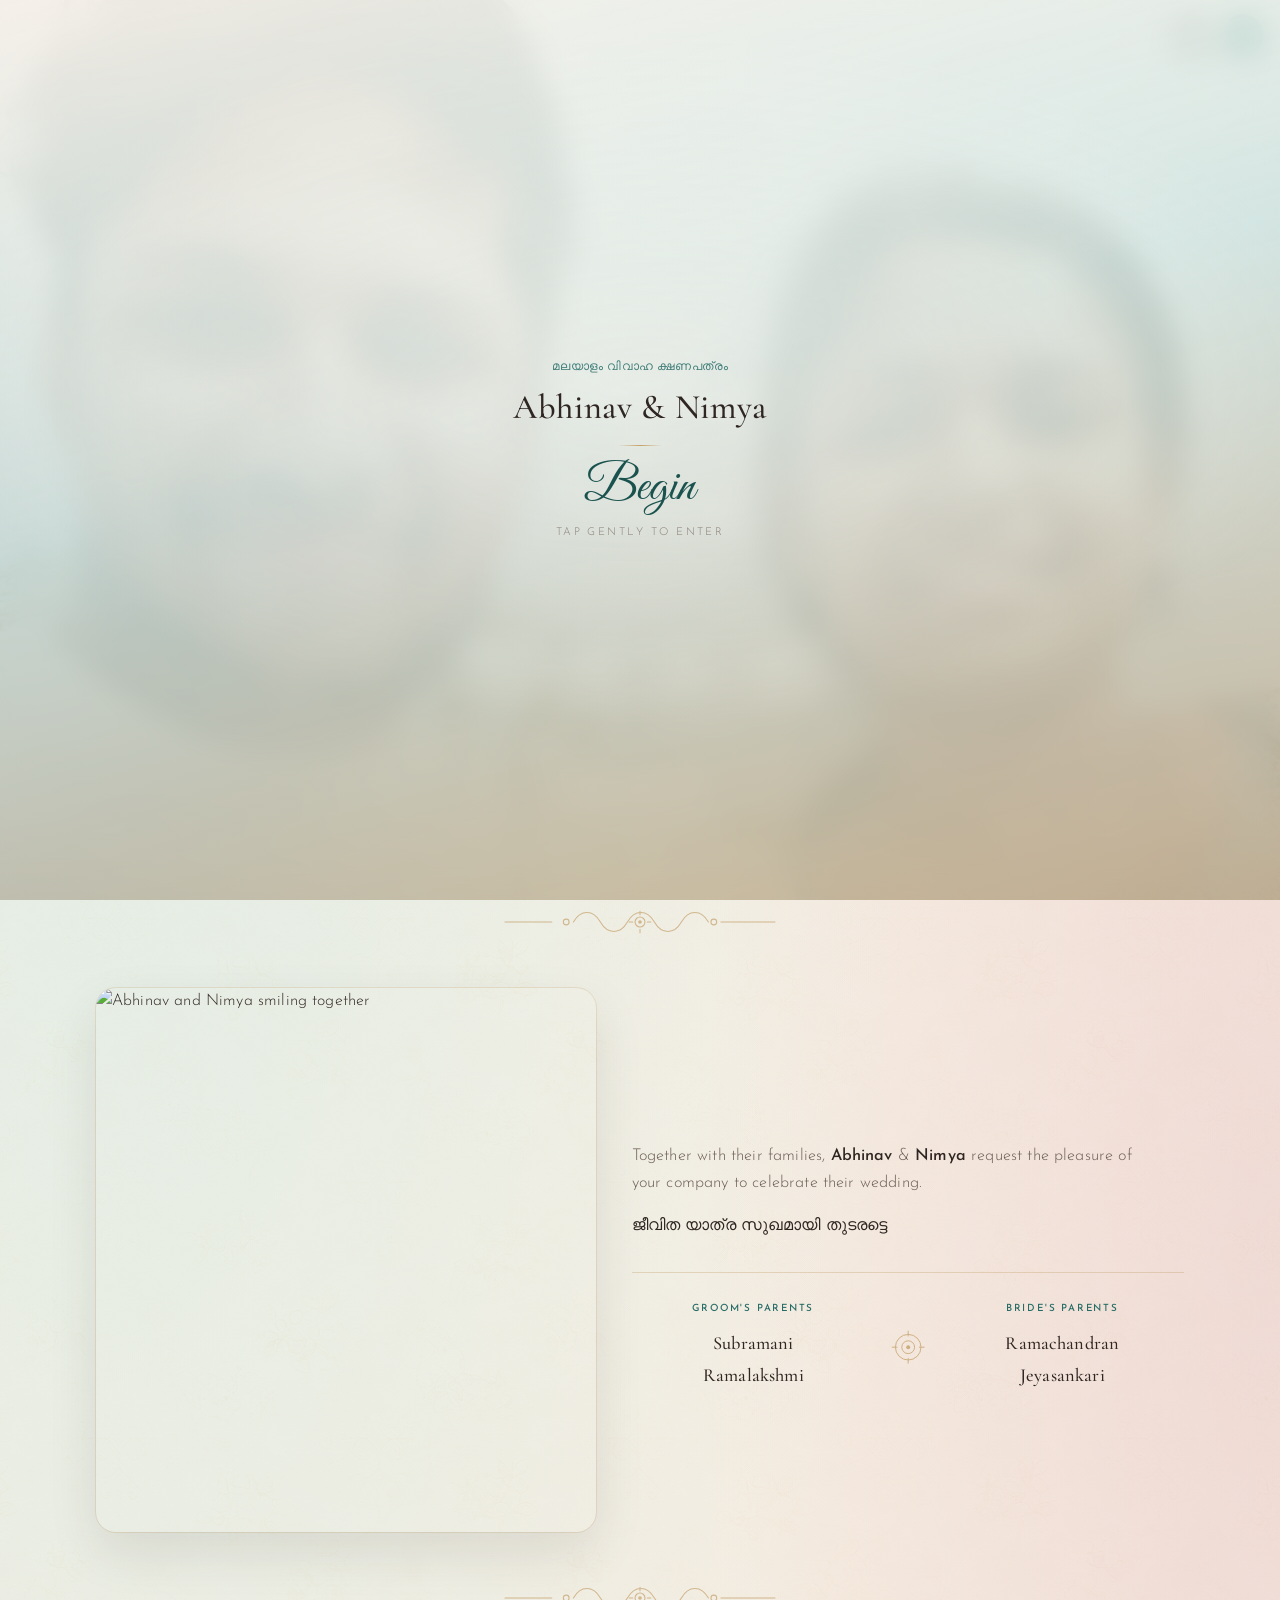
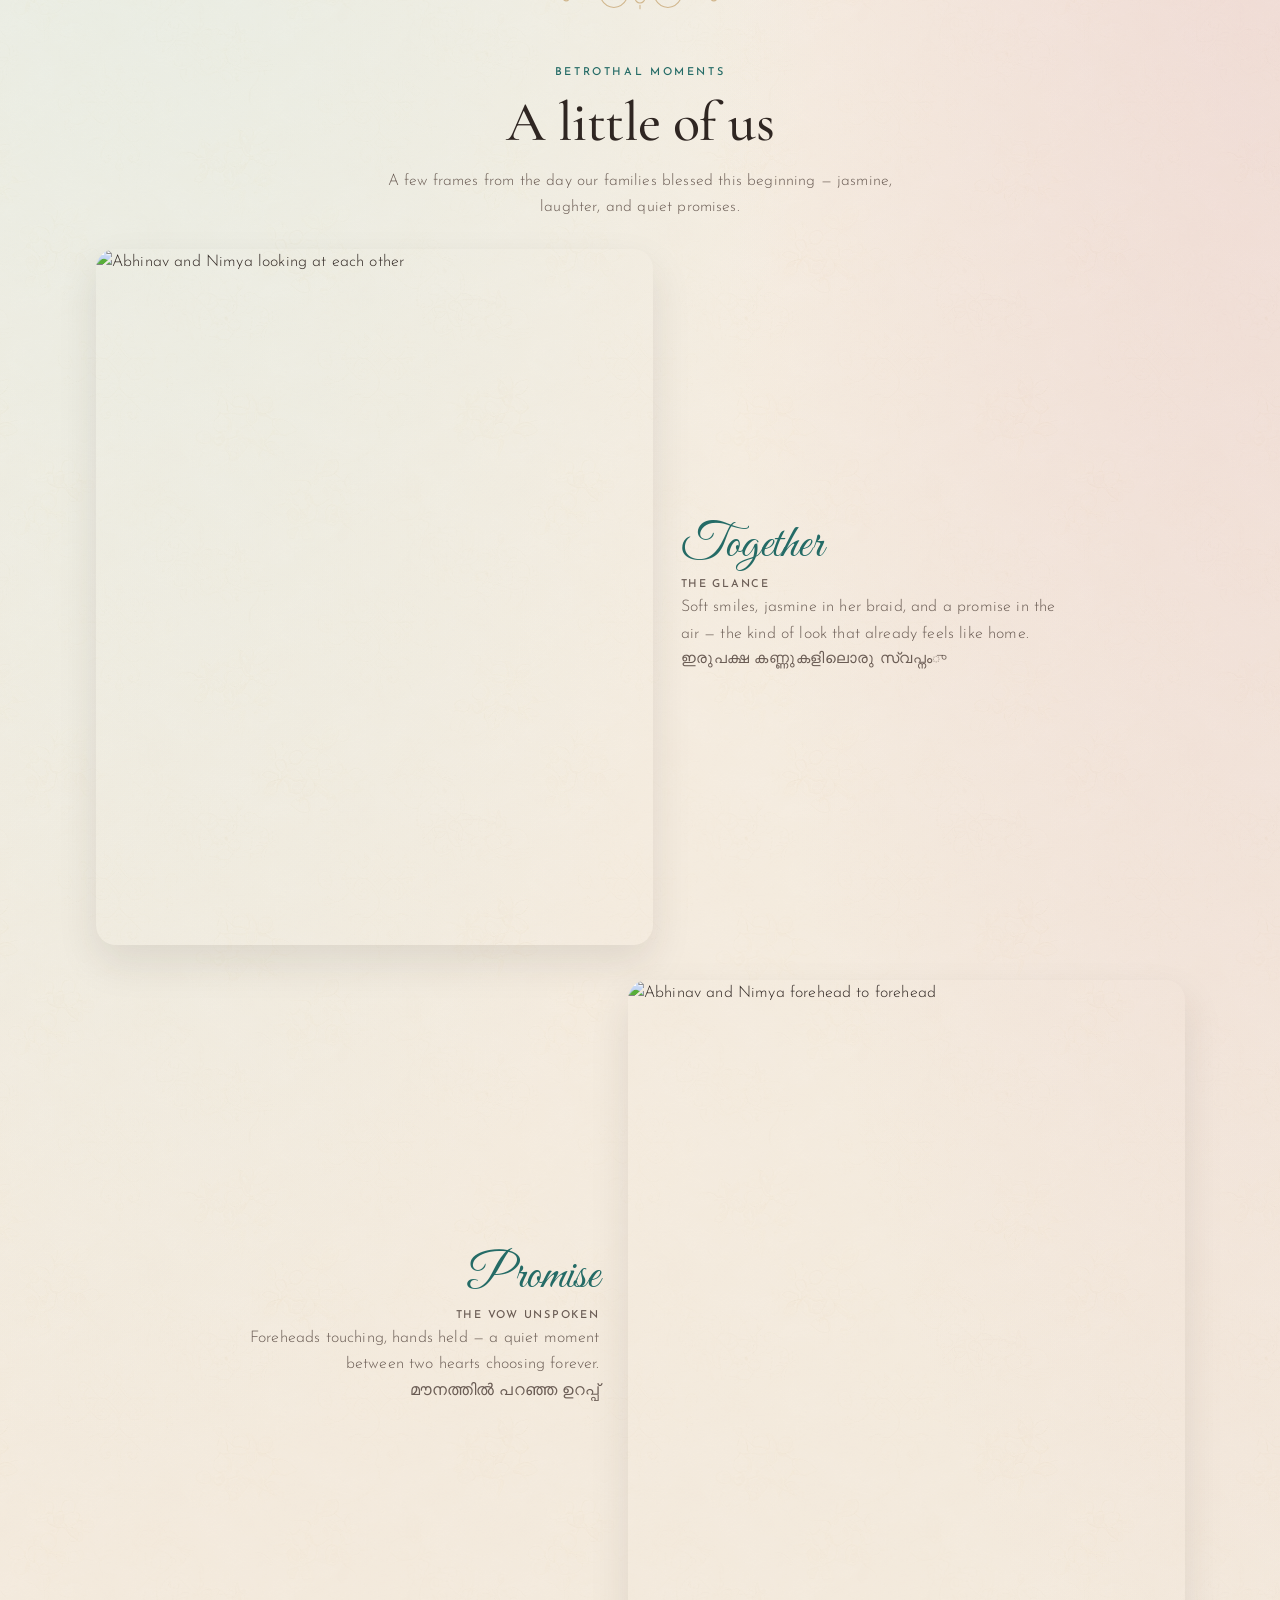
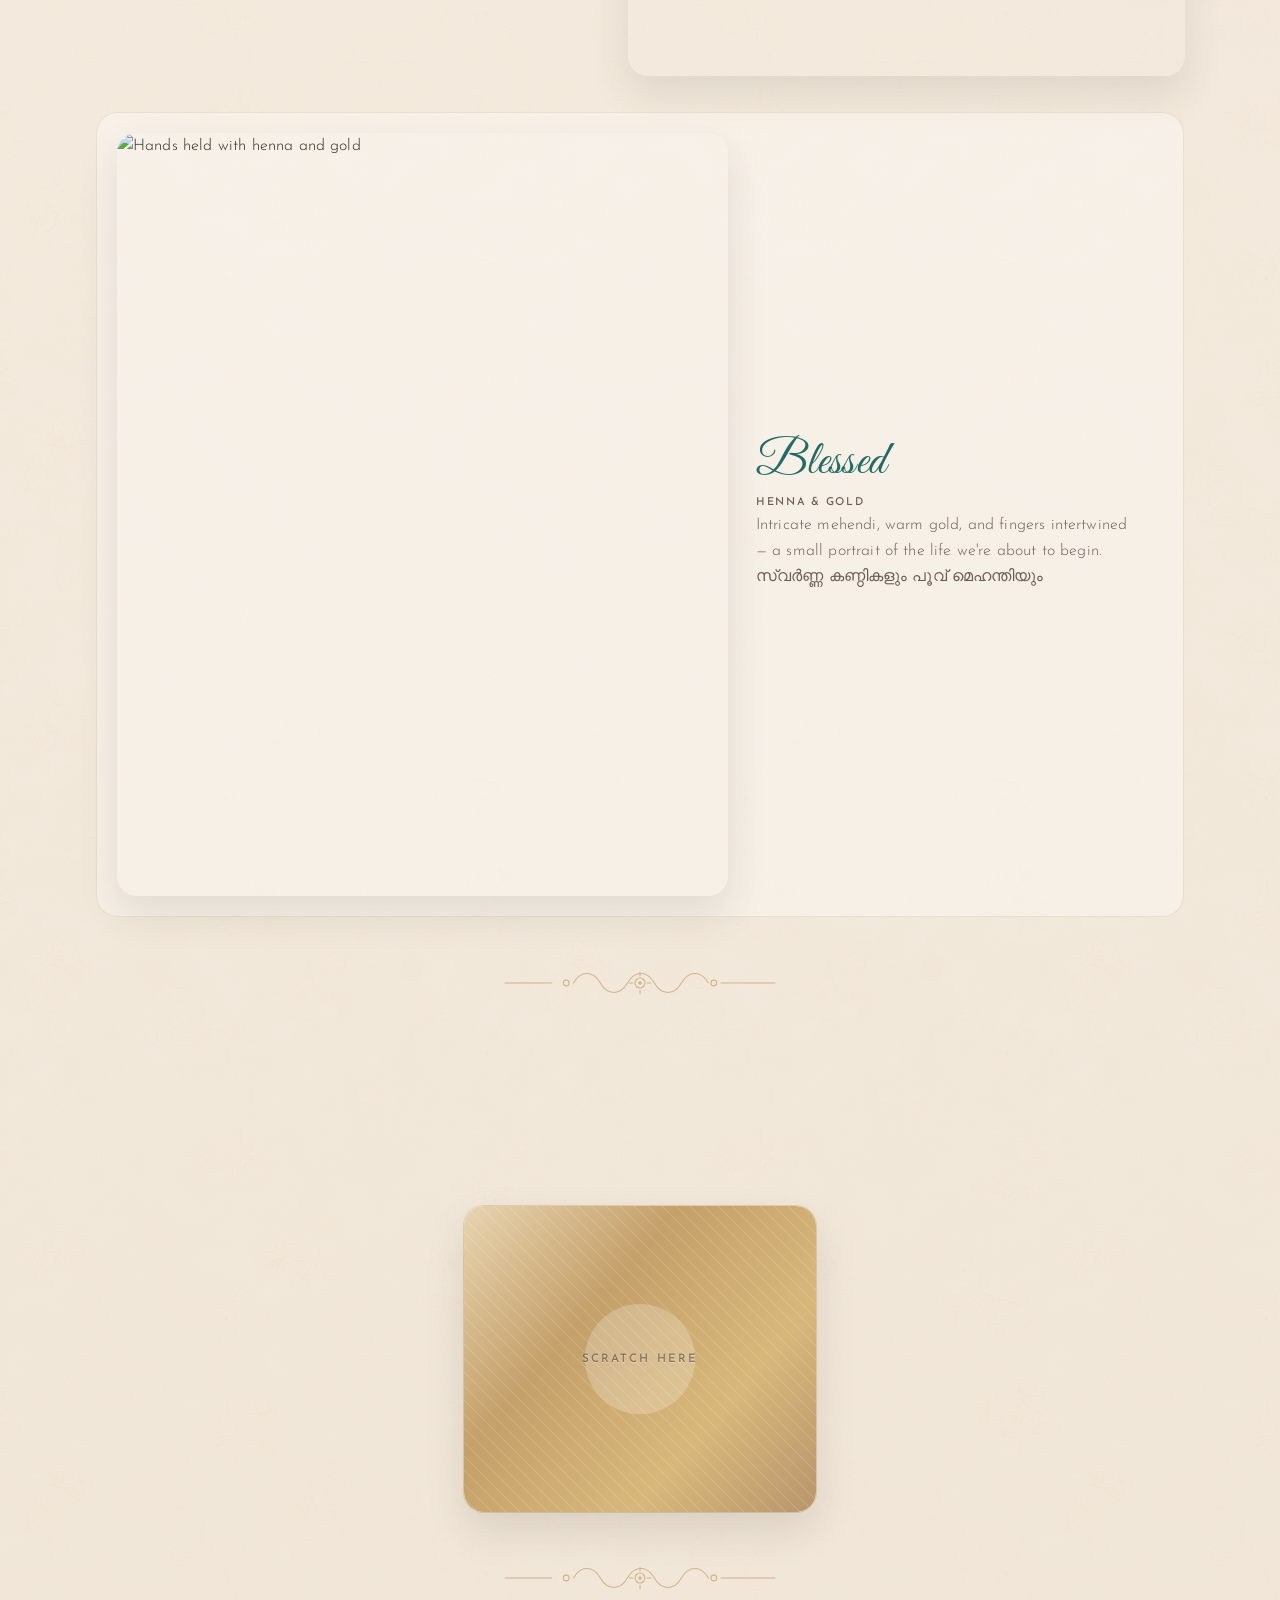
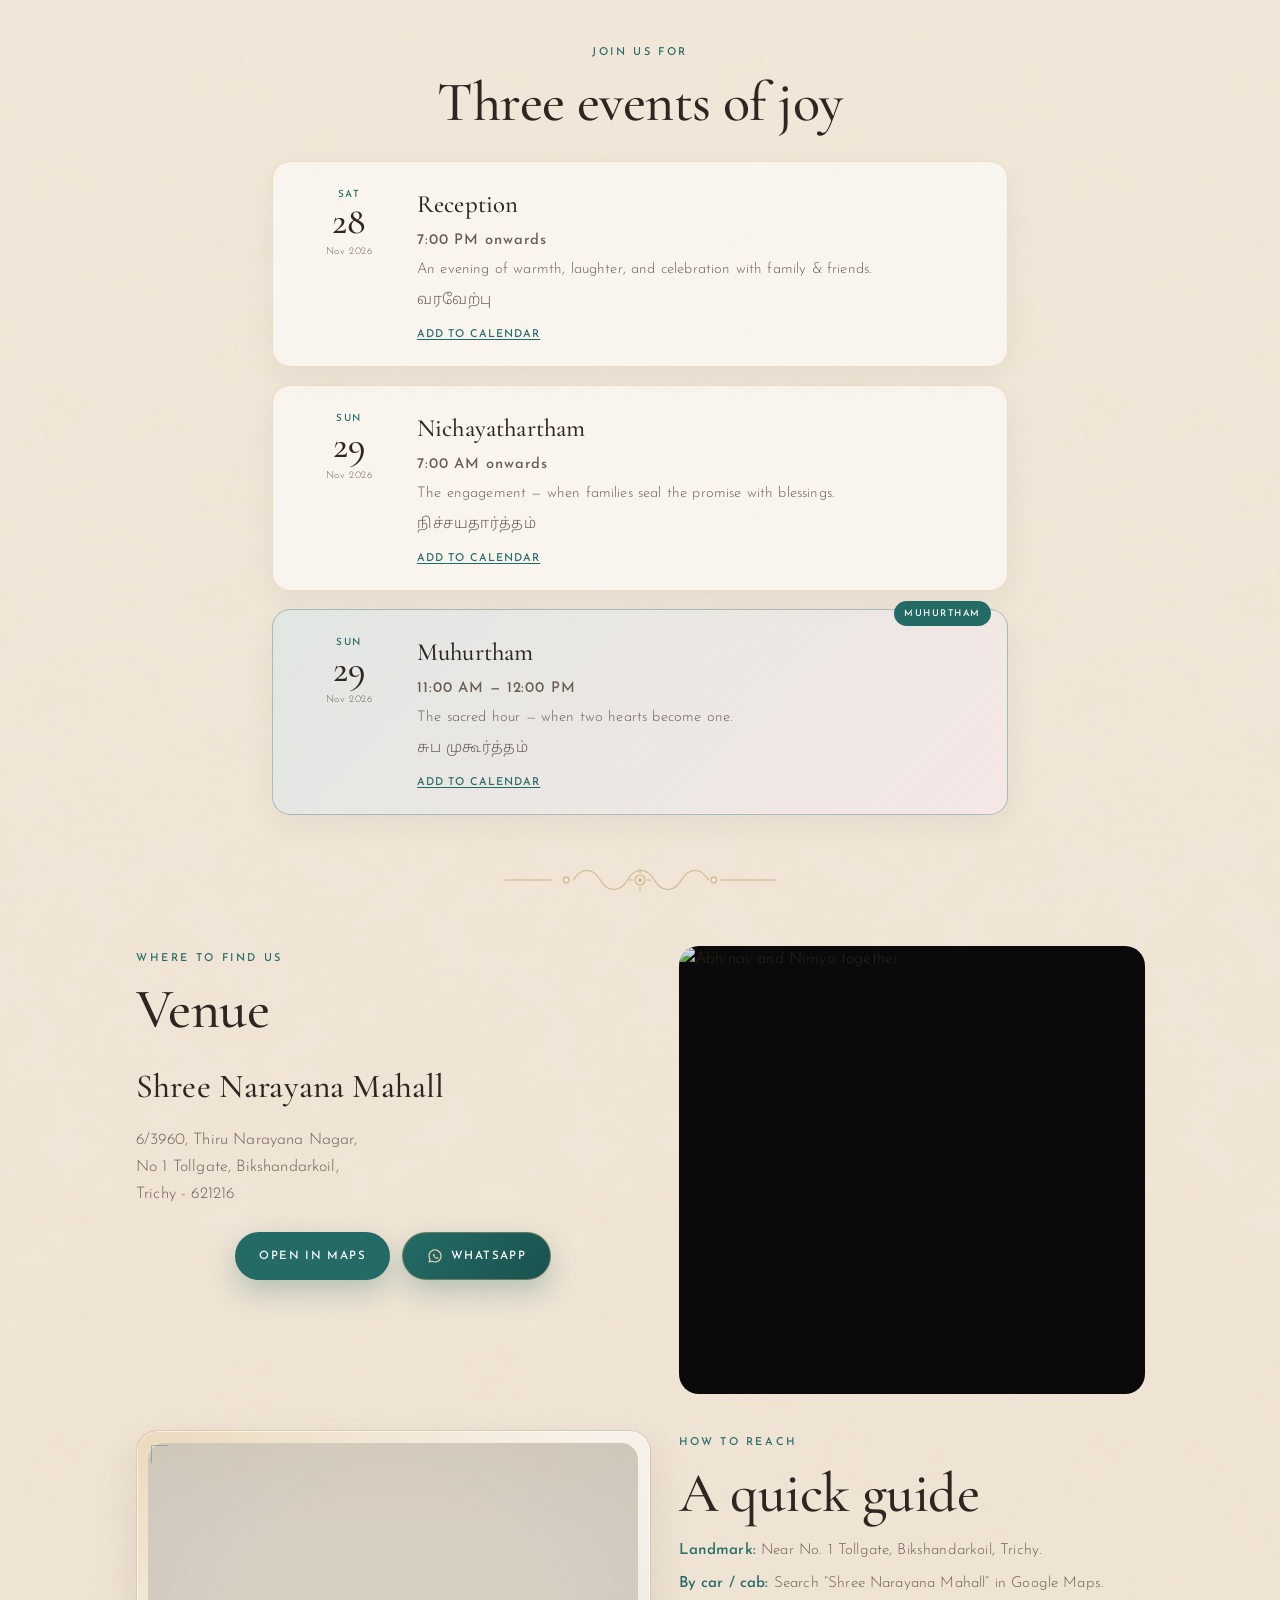
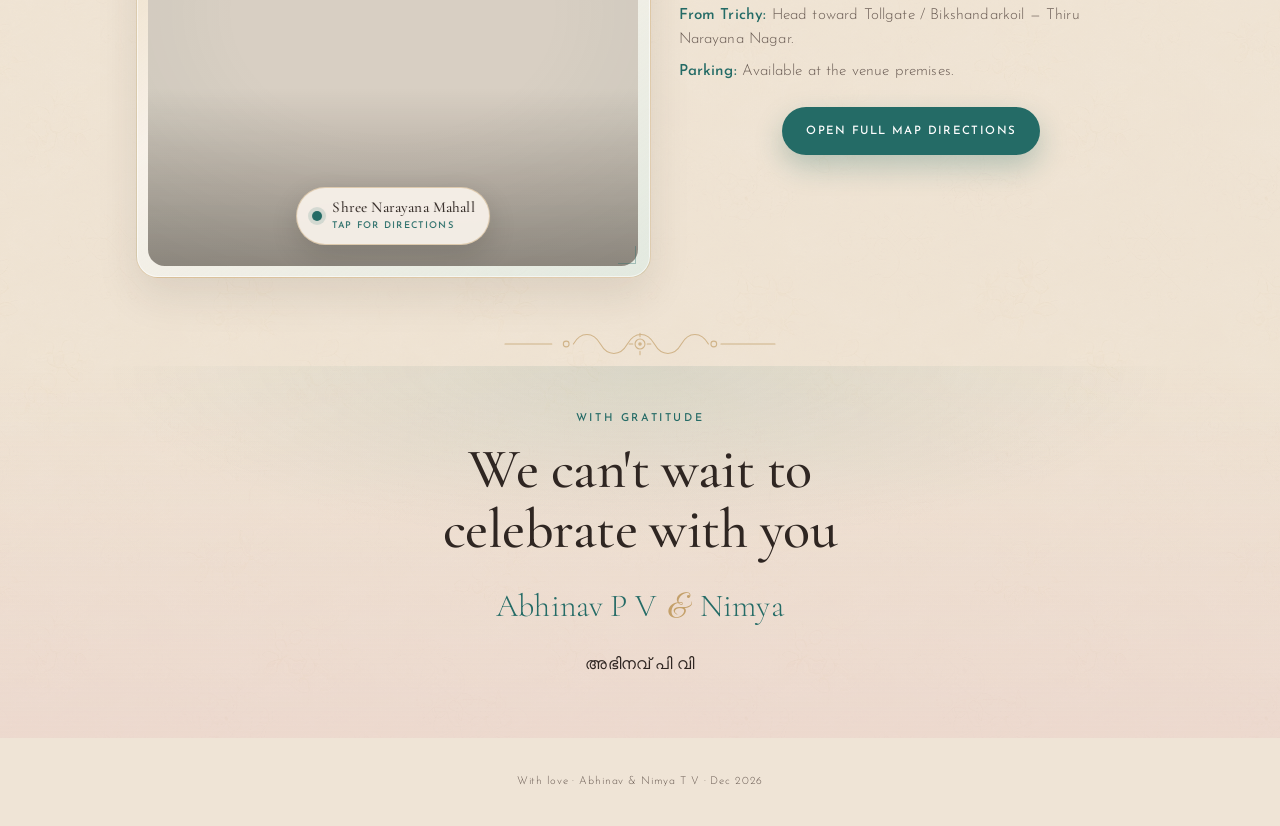
==== commit 2eaced01: "Update closing names in index.html" ====
--- a/index.html
+++ b/index.html
@@ -392,7 +392,7 @@
       <div class="closing__inner reveal">
         <p class="eyebrow">With gratitude</p>
         <h2 class="section-title">We can't wait to celebrate with you</h2>
-        <p class="closing__names">Abhinav P V <span class="amp">&</span> Preetha</p>
+        <p class="closing__names">Abhinav P V <span class="amp">&</span> Nimya</p>
         <p class="malayalam soft">അഭിനവ് പി വി</p>
       </div>
     </section>
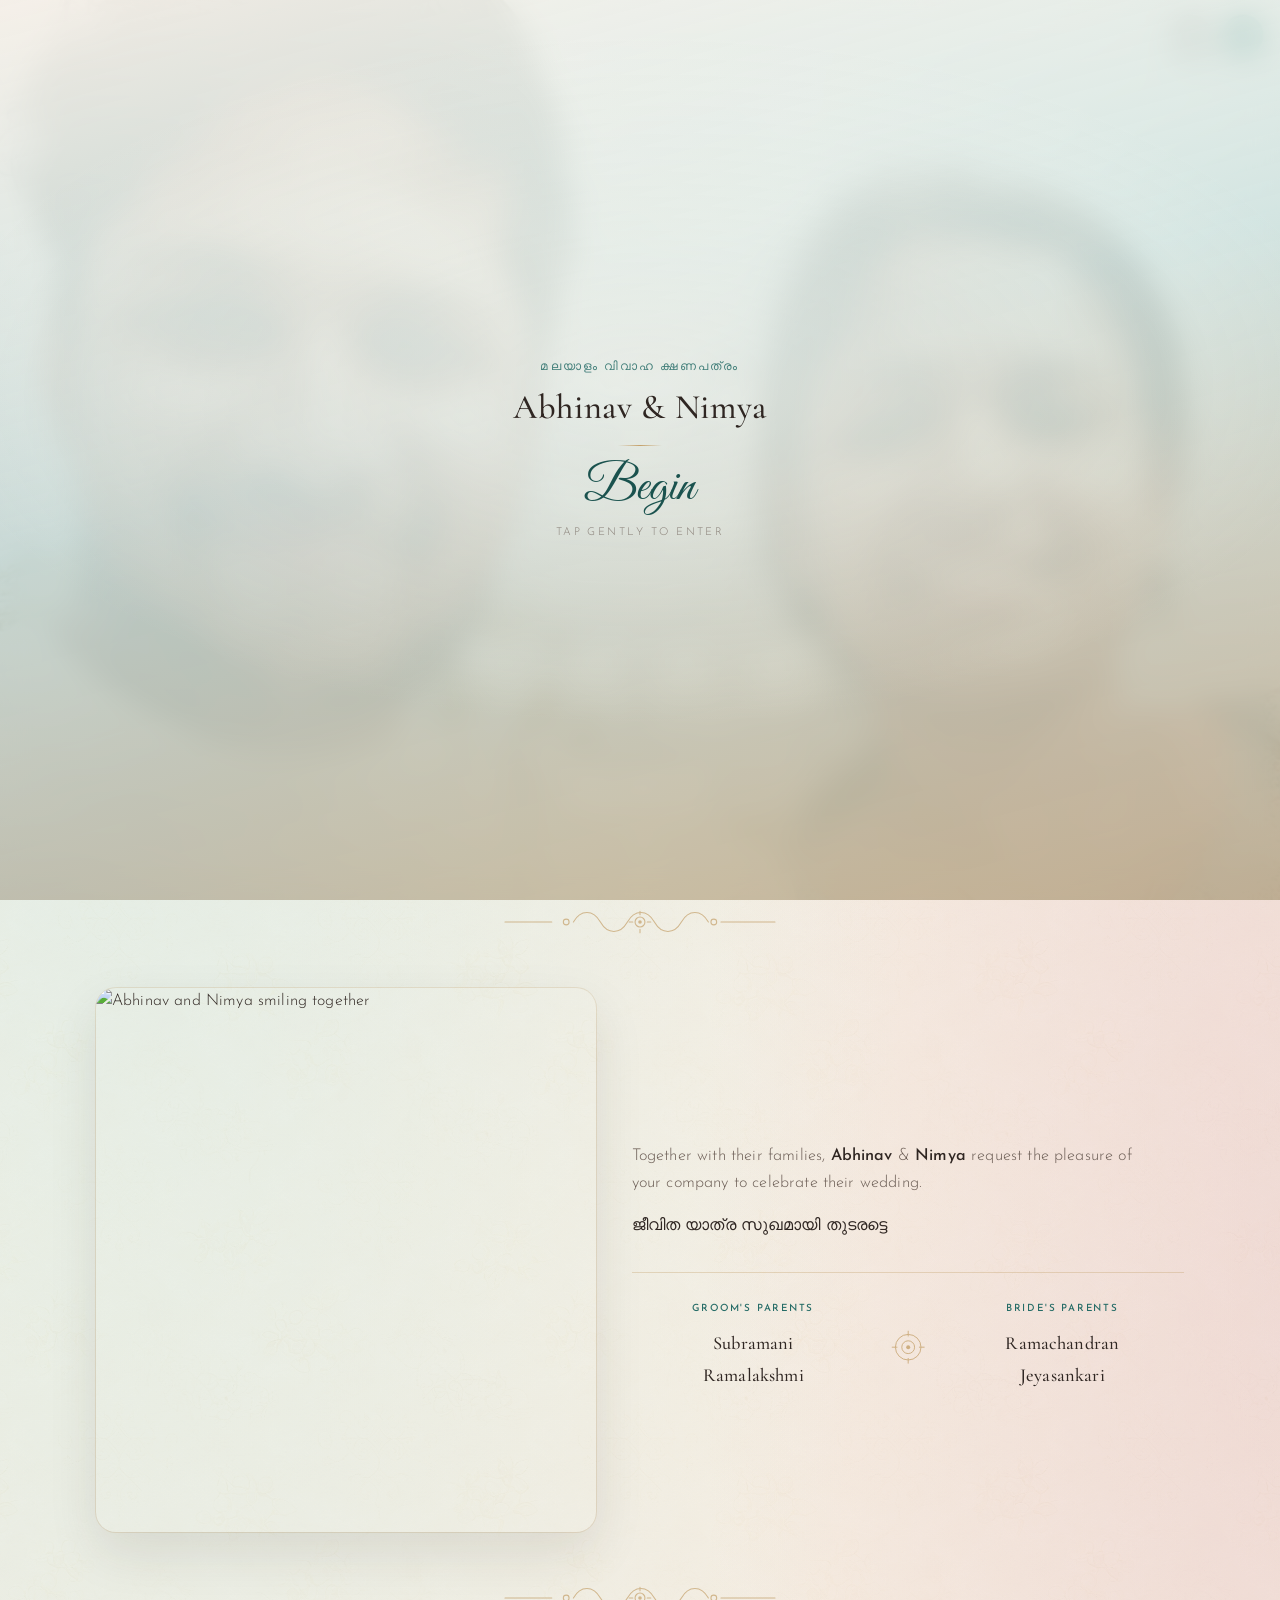
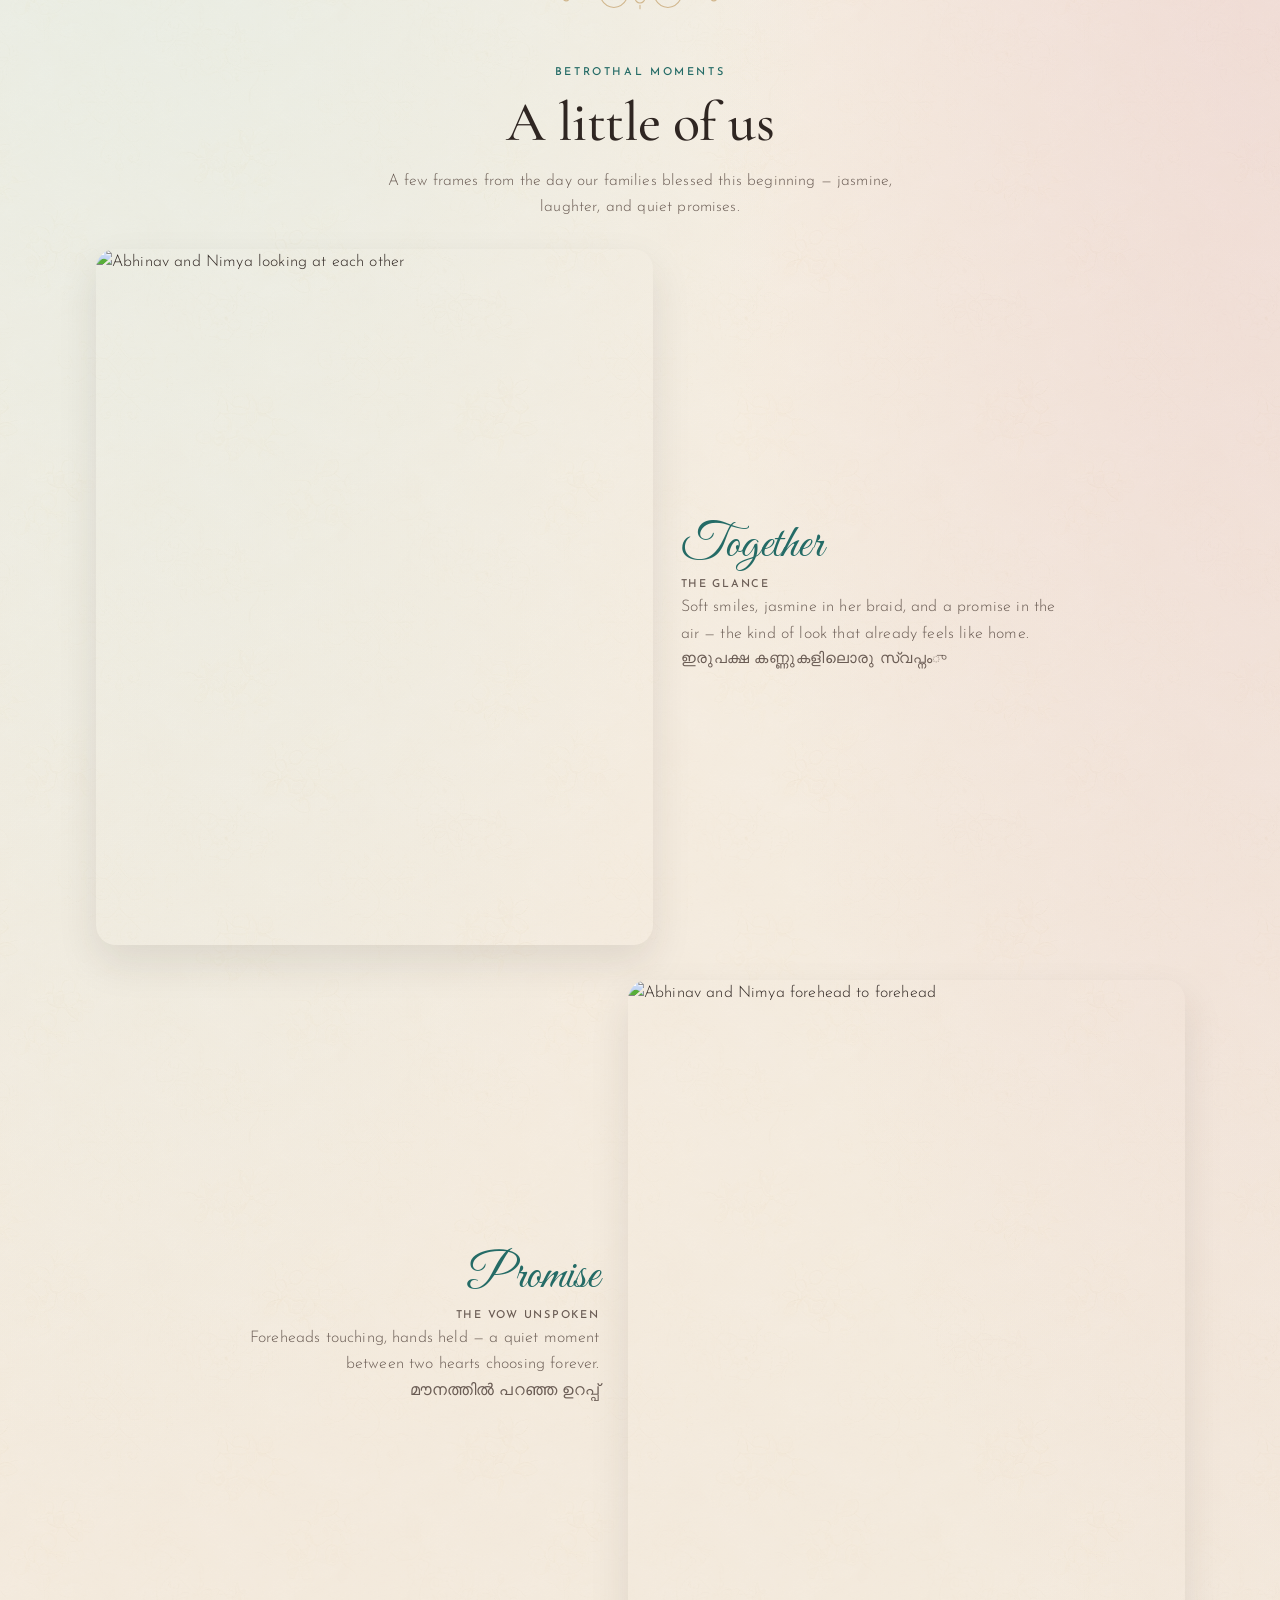
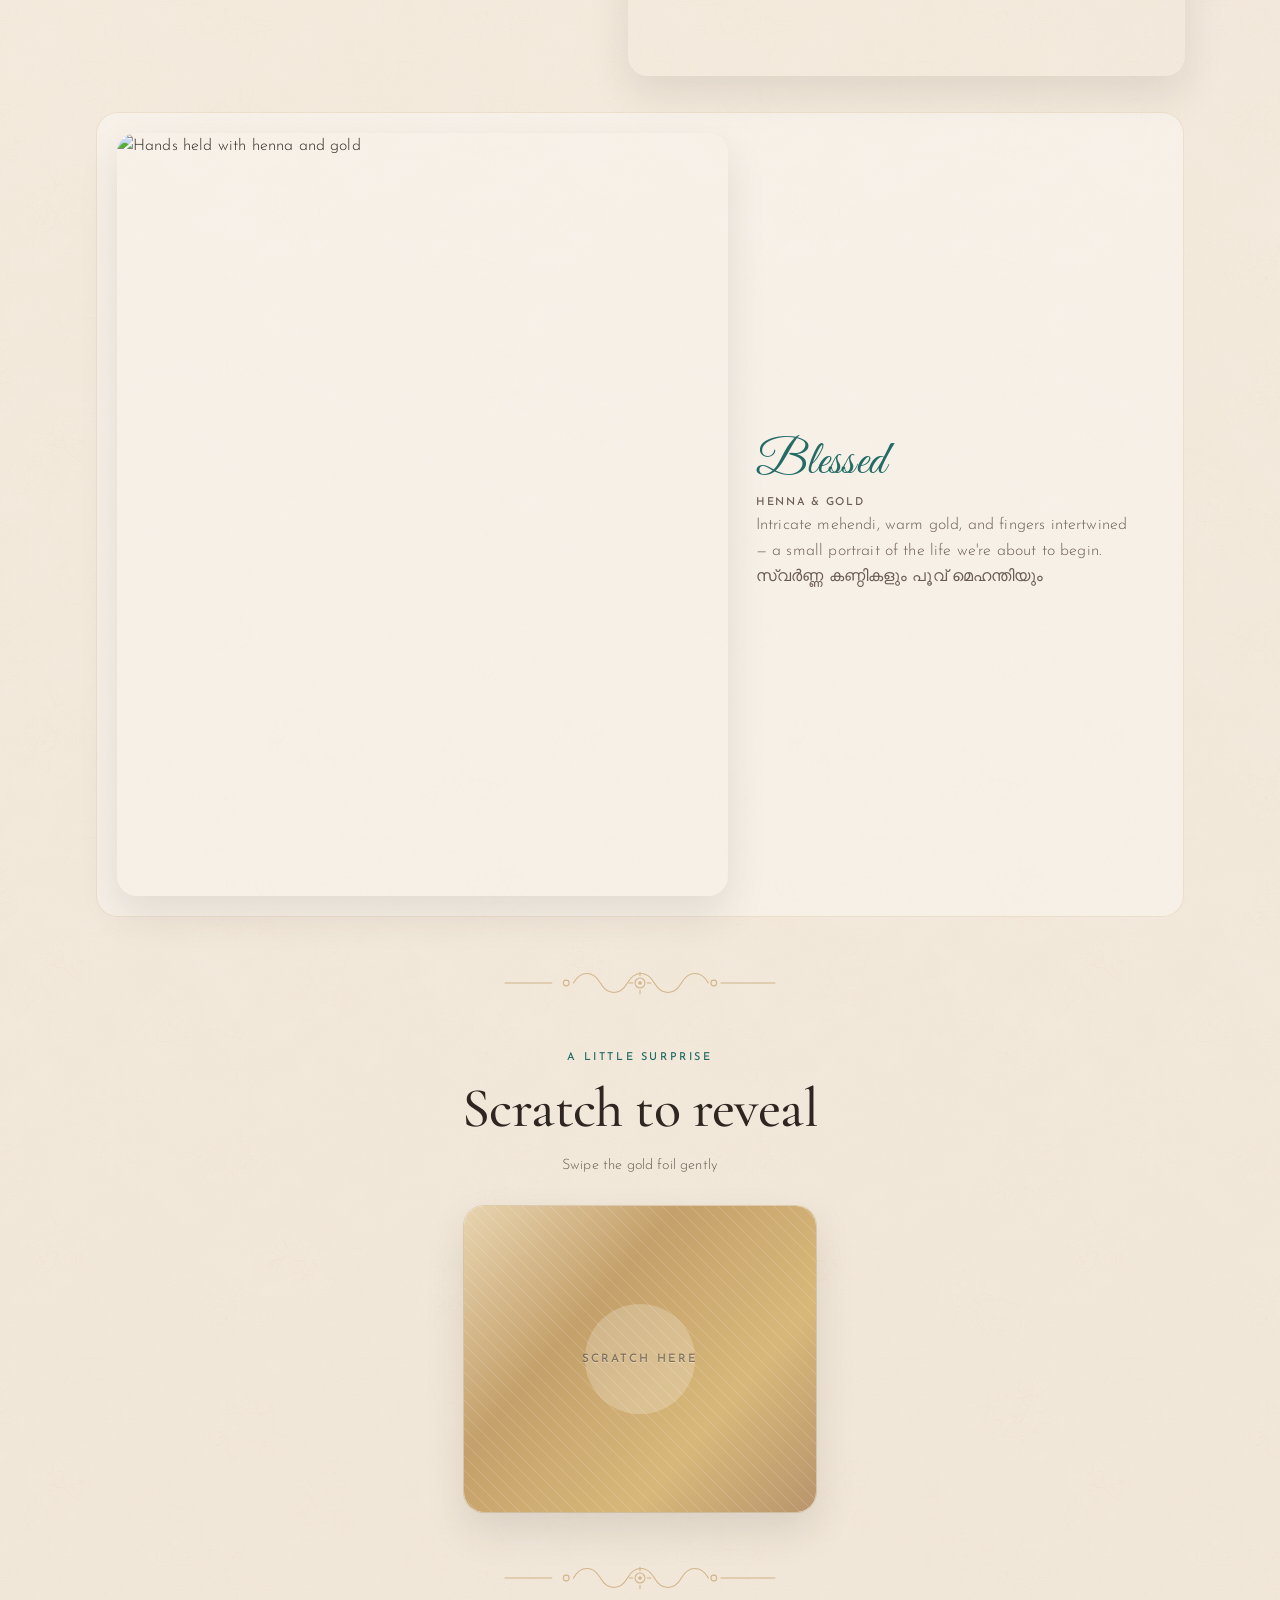
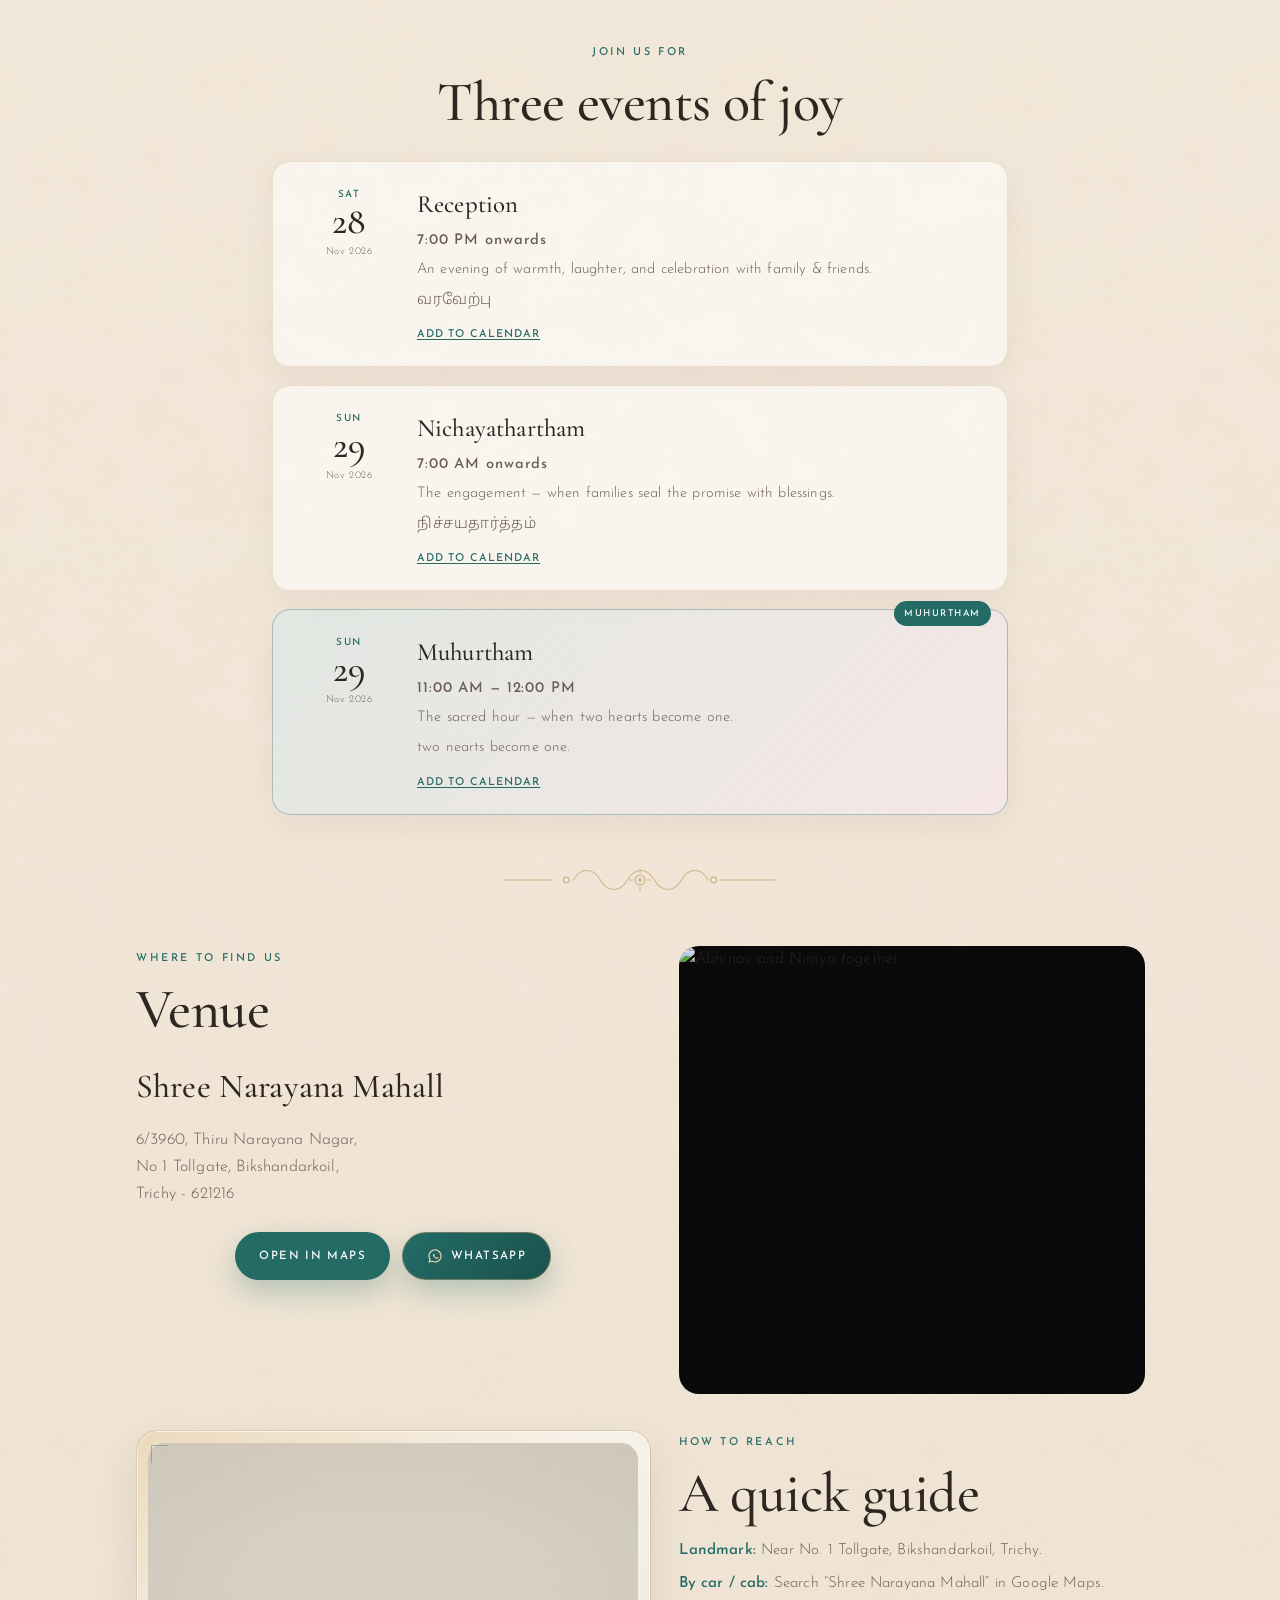
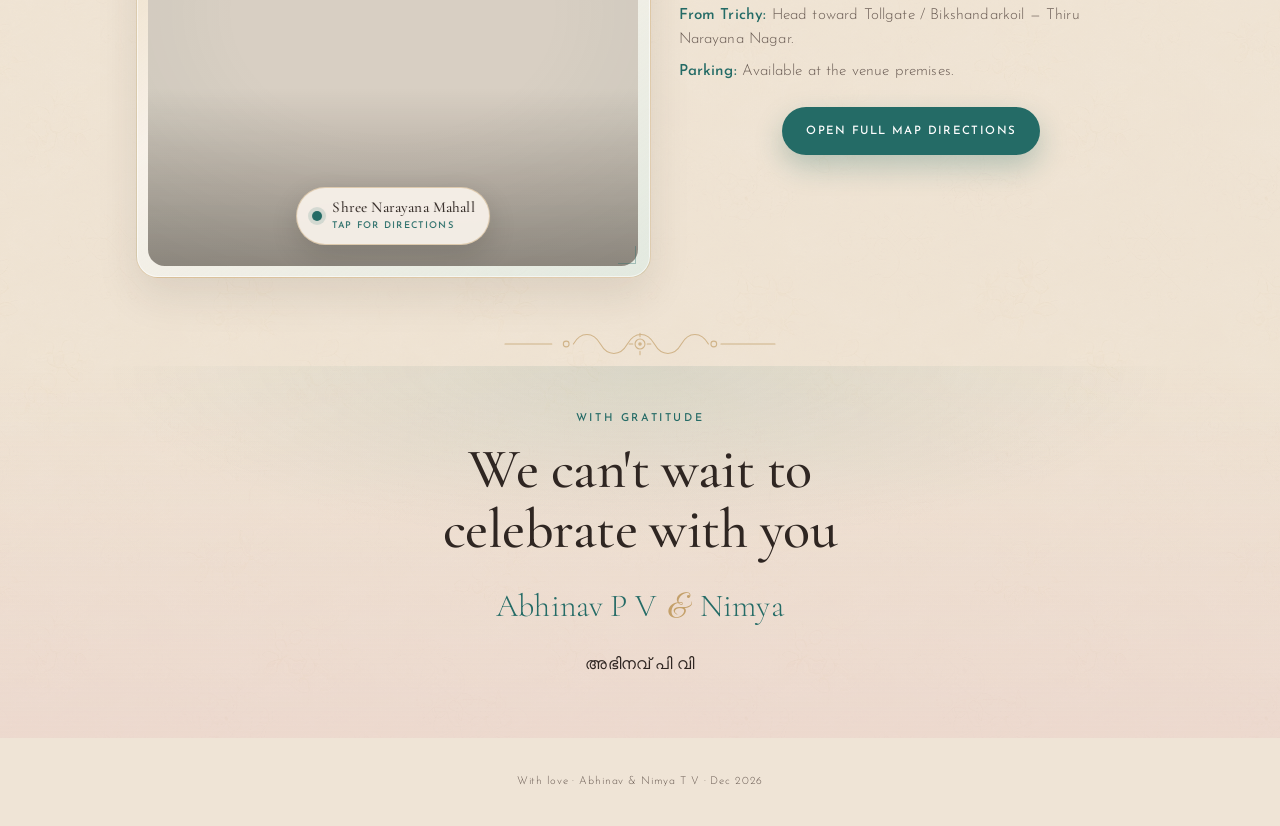
==== commit 7622a306: "Update index.html" ====
--- a/index.html
+++ b/index.html
@@ -34,7 +34,7 @@
     <button type="button" class="entry-veil__hit interactive" id="entryVeilBtn" data-tap aria-describedby="entryVeilHint">
       <span class="entry-veil__sheer" aria-hidden="true"></span>
       <span class="entry-veil__content">
-        <span class="entry-veil__eyebrow tamil">മലയാളം വിവാഹ ക്ഷണപത്രം</span>
+        <span class="entry-veil__eyebrow malayalam">മലയാളം വിവാഹ ക്ഷണപത്രം</span>
         <span class="entry-veil__title" id="entryVeilTitle">Abhinav &amp; Nimya</span>
         <span class="entry-veil__line" aria-hidden="true"></span>
         <span class="entry-veil__cta">Begin</span>
@@ -294,7 +294,7 @@
             <h3>Muhurtham</h3>
             <p class="timeline__time">11:00 AM — 12:00 PM</p>
             <p>The sacred hour — when two hearts become one.</p>
-            <p class="tamil soft">சுப முகூர்த்தம்</p>
+            <p class="malayalam soft">two nearts become one.</p>
             <div class="cal-actions">
               <a class="link-btn interactive" data-gcal="muhurtham" href="https://calendar.google.com/calendar/render?action=TEMPLATE&amp;text=Muhurtham%20%E2%80%94%20Abhinav%20%26%20Nimya&amp;dates=20261129T110000%2F20261129T120000&amp;ctz=Asia%2FKolkata&amp;details=Muhurtham%20of%20Abhinav%20%26%20Nimya%20(11%3A00%20AM%20%E2%80%93%2012%3A00%20PM).%0AVenue%3A%20Shree%20Narayana%20Mahall%2C%206%2F3960%2C%20Thiru%20Narayana%20Nagar%2C%20No%201%20Tollgate%2C%20Bikshandarkoil%2C%20Tamil%20Nadu%20621216%0AMaps%3A%20https%3A%2F%2Fmaps.app.goo.gl%2Fd4QedArkRfNpaWfg9%0AInvite%3A%20https%3A%2F%2Fabhinavwedsnimya.github.io%2F&amp;location=Shree%20Narayana%20Mahall%2C%206%2F3960%2C%20Thiru%20Narayana%20Nagar%2C%20No%201%20Tollgate%2C%20Bikshandarkoil%2C%20Tamil%20Nadu%20621216" target="_blank" rel="noopener noreferrer" data-tap>Add to Calendar</a>
             </div>
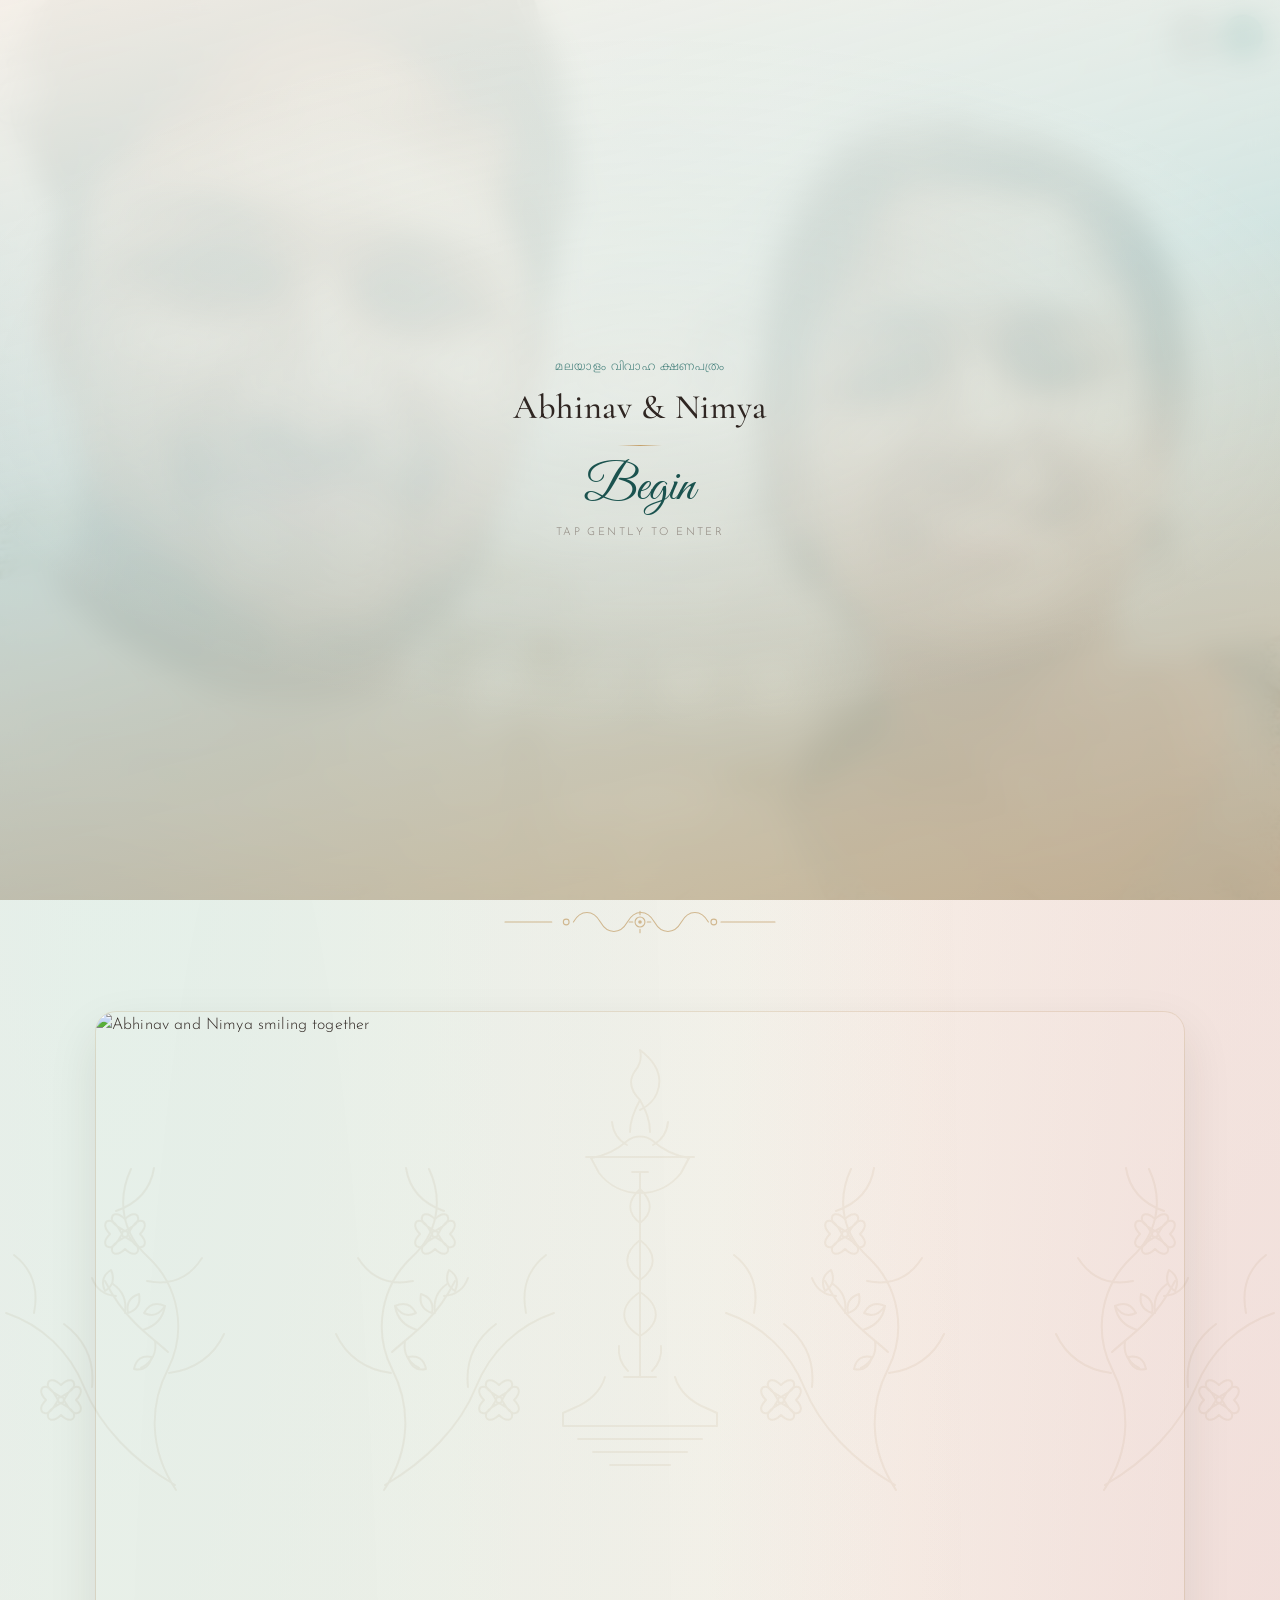
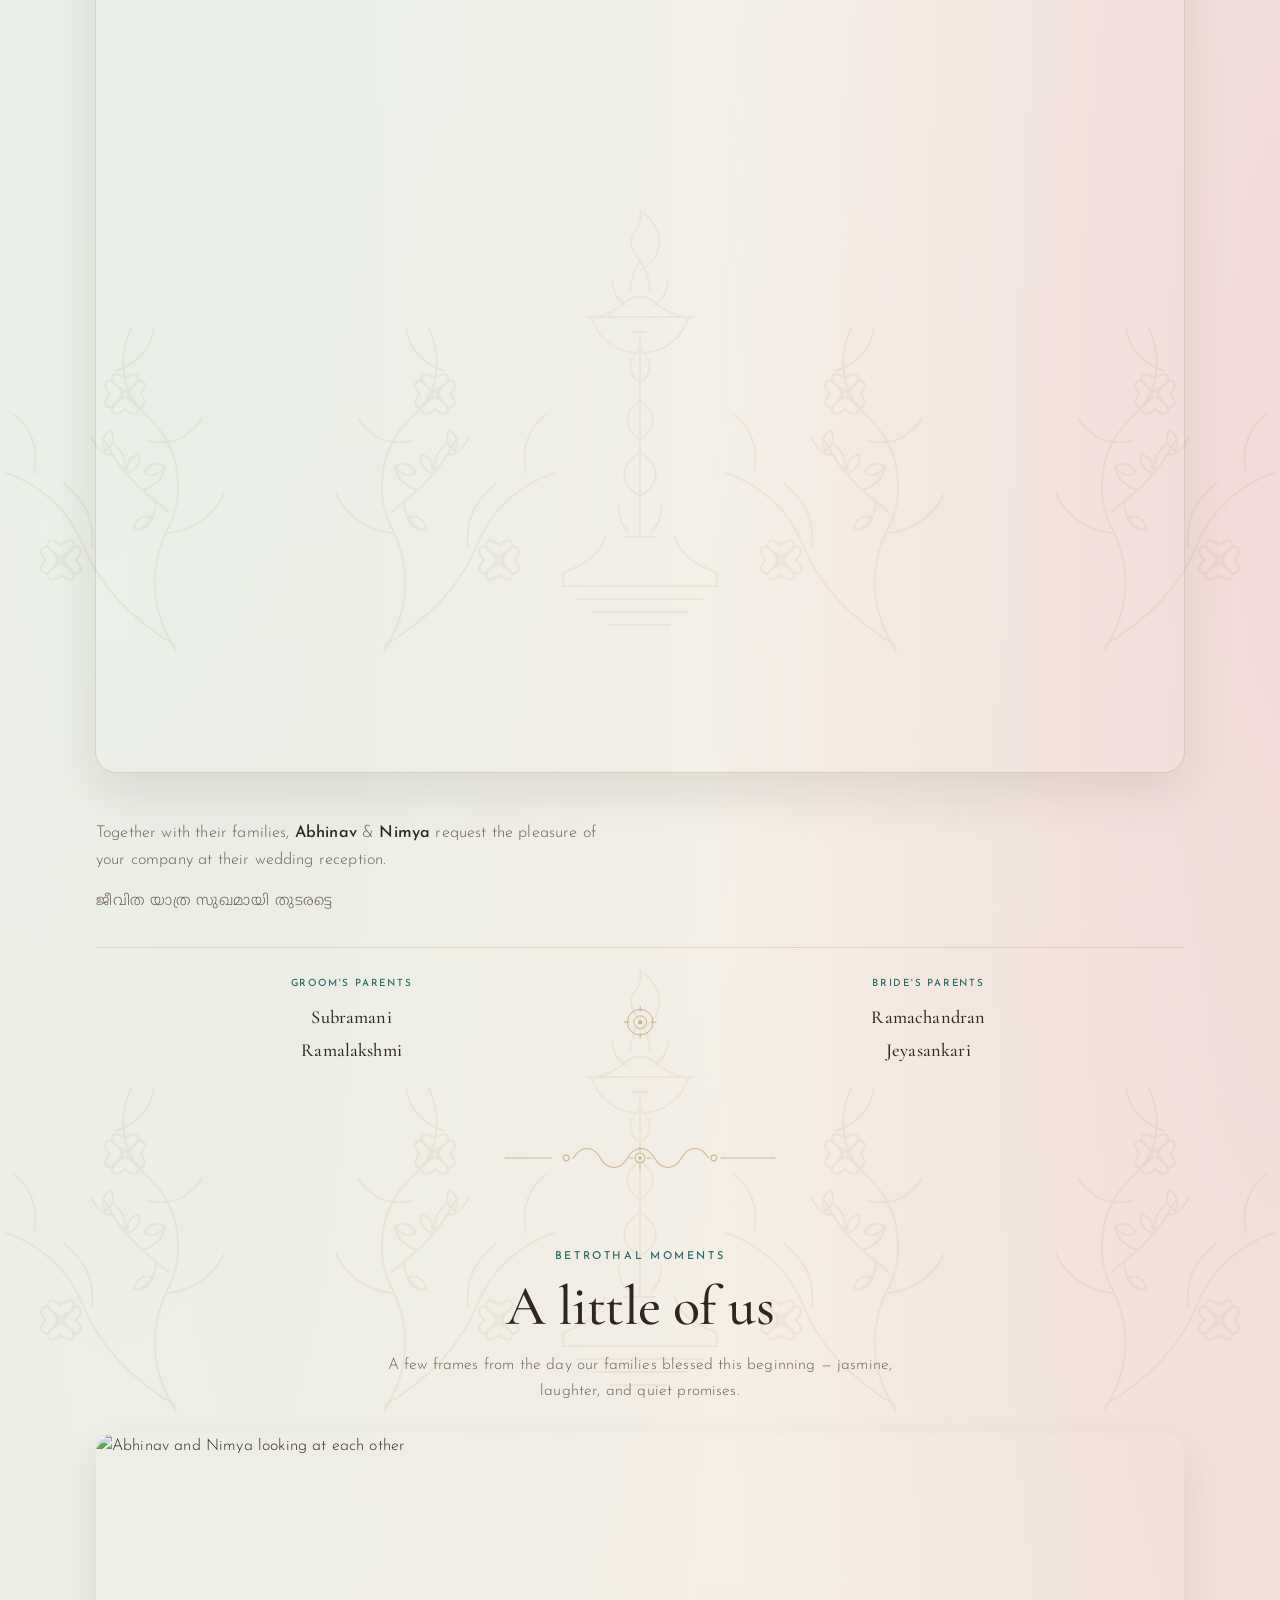
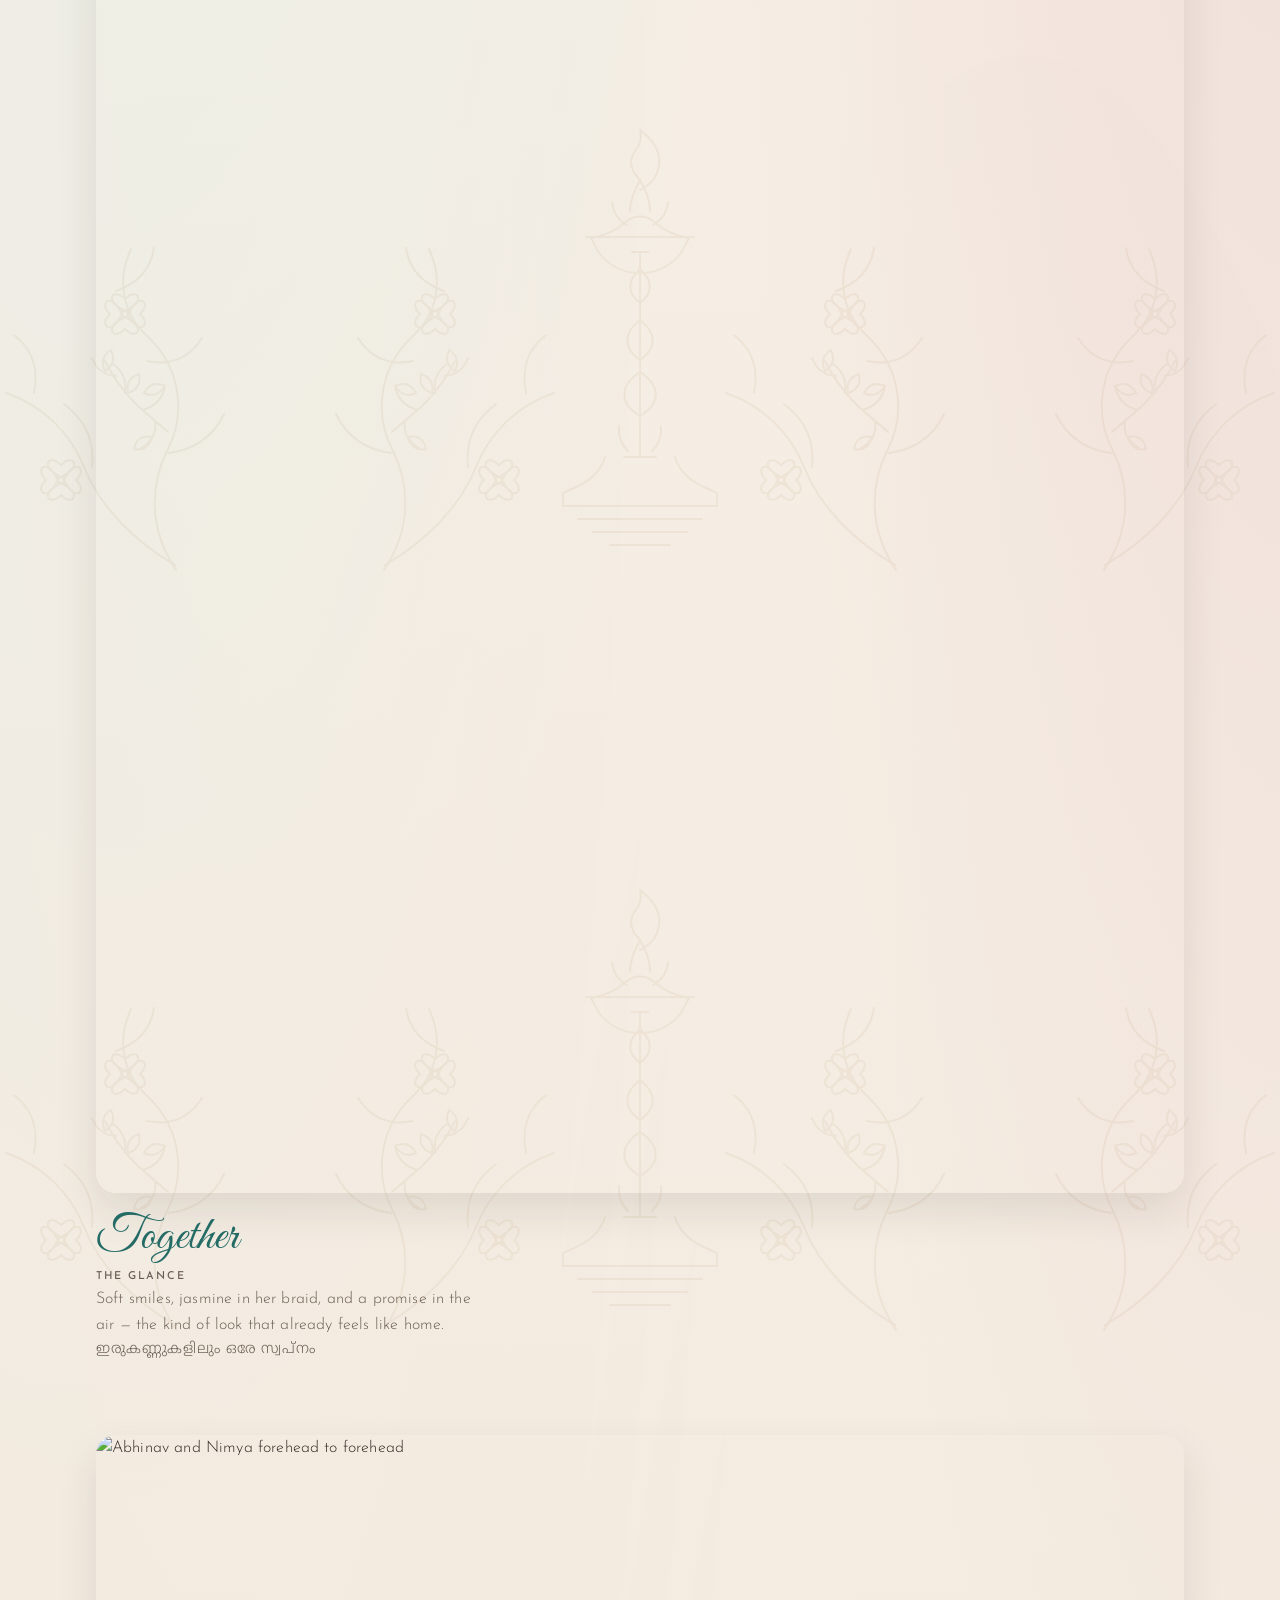
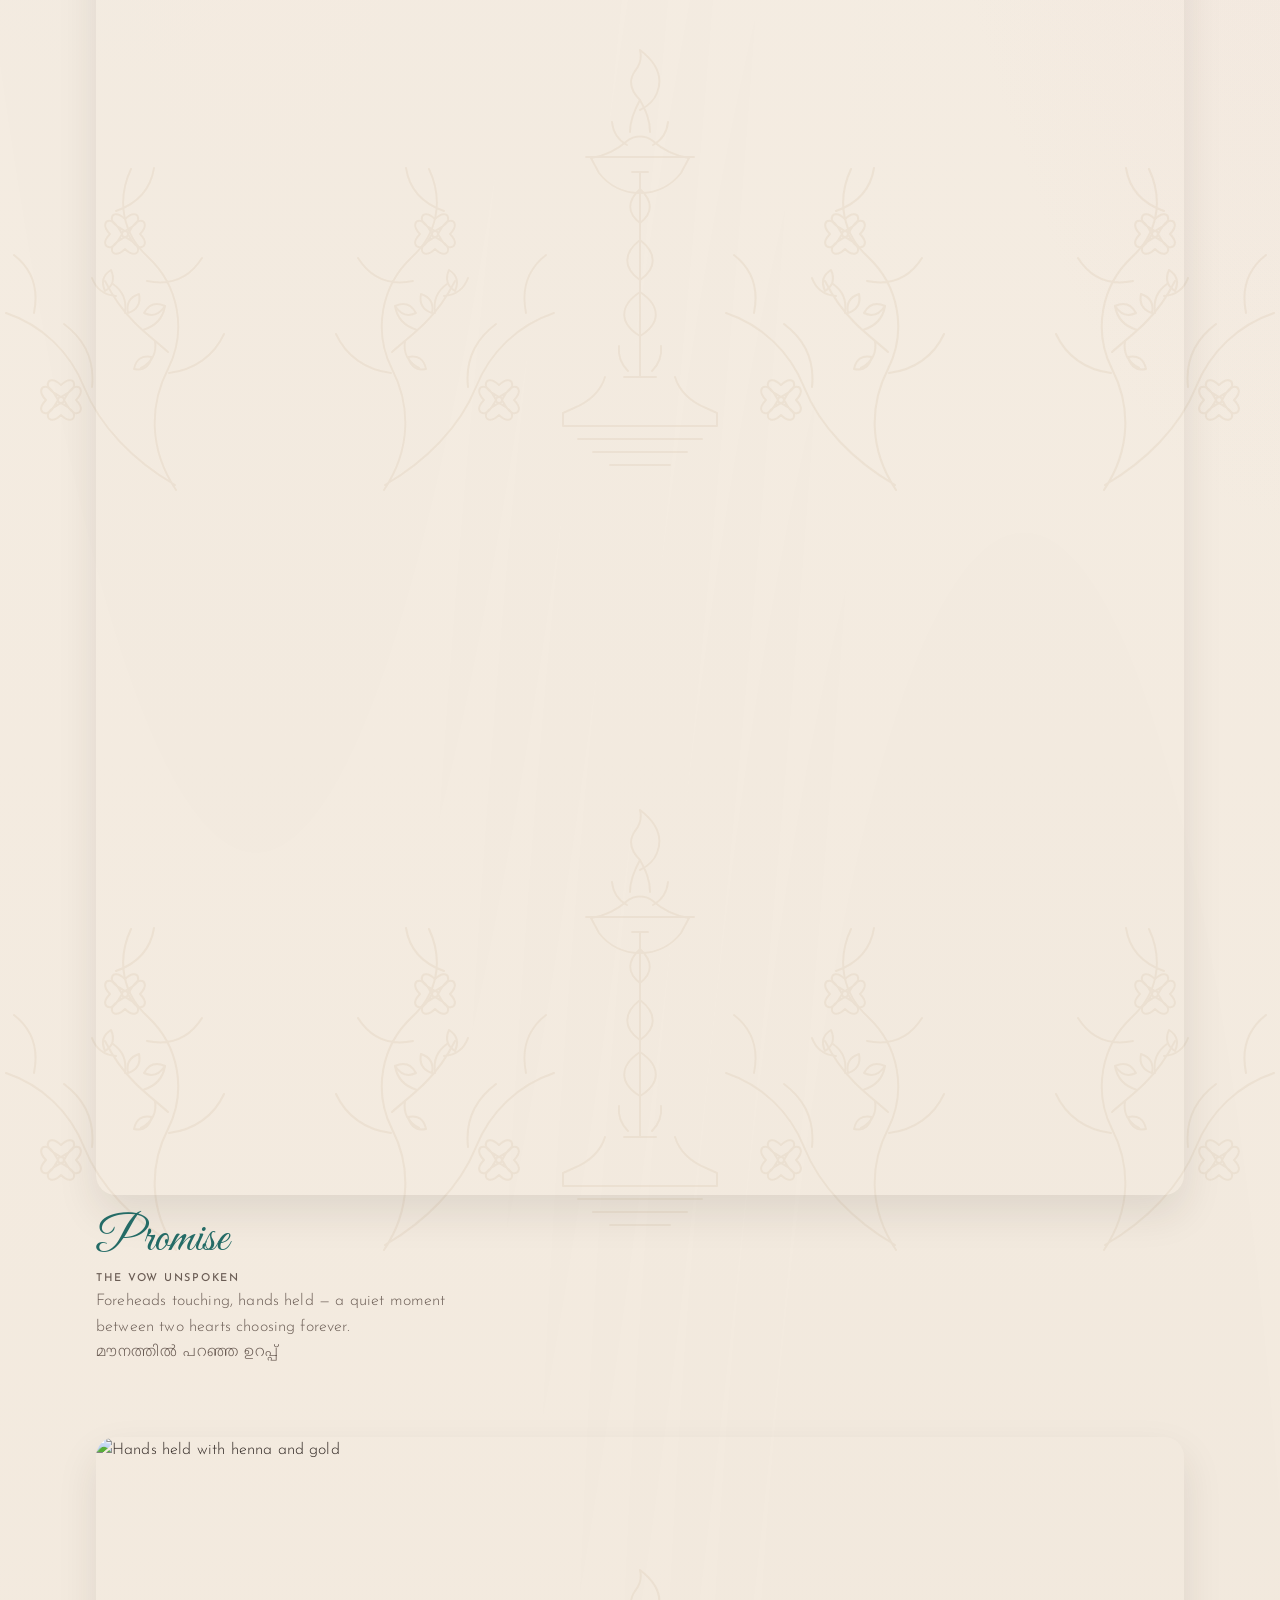
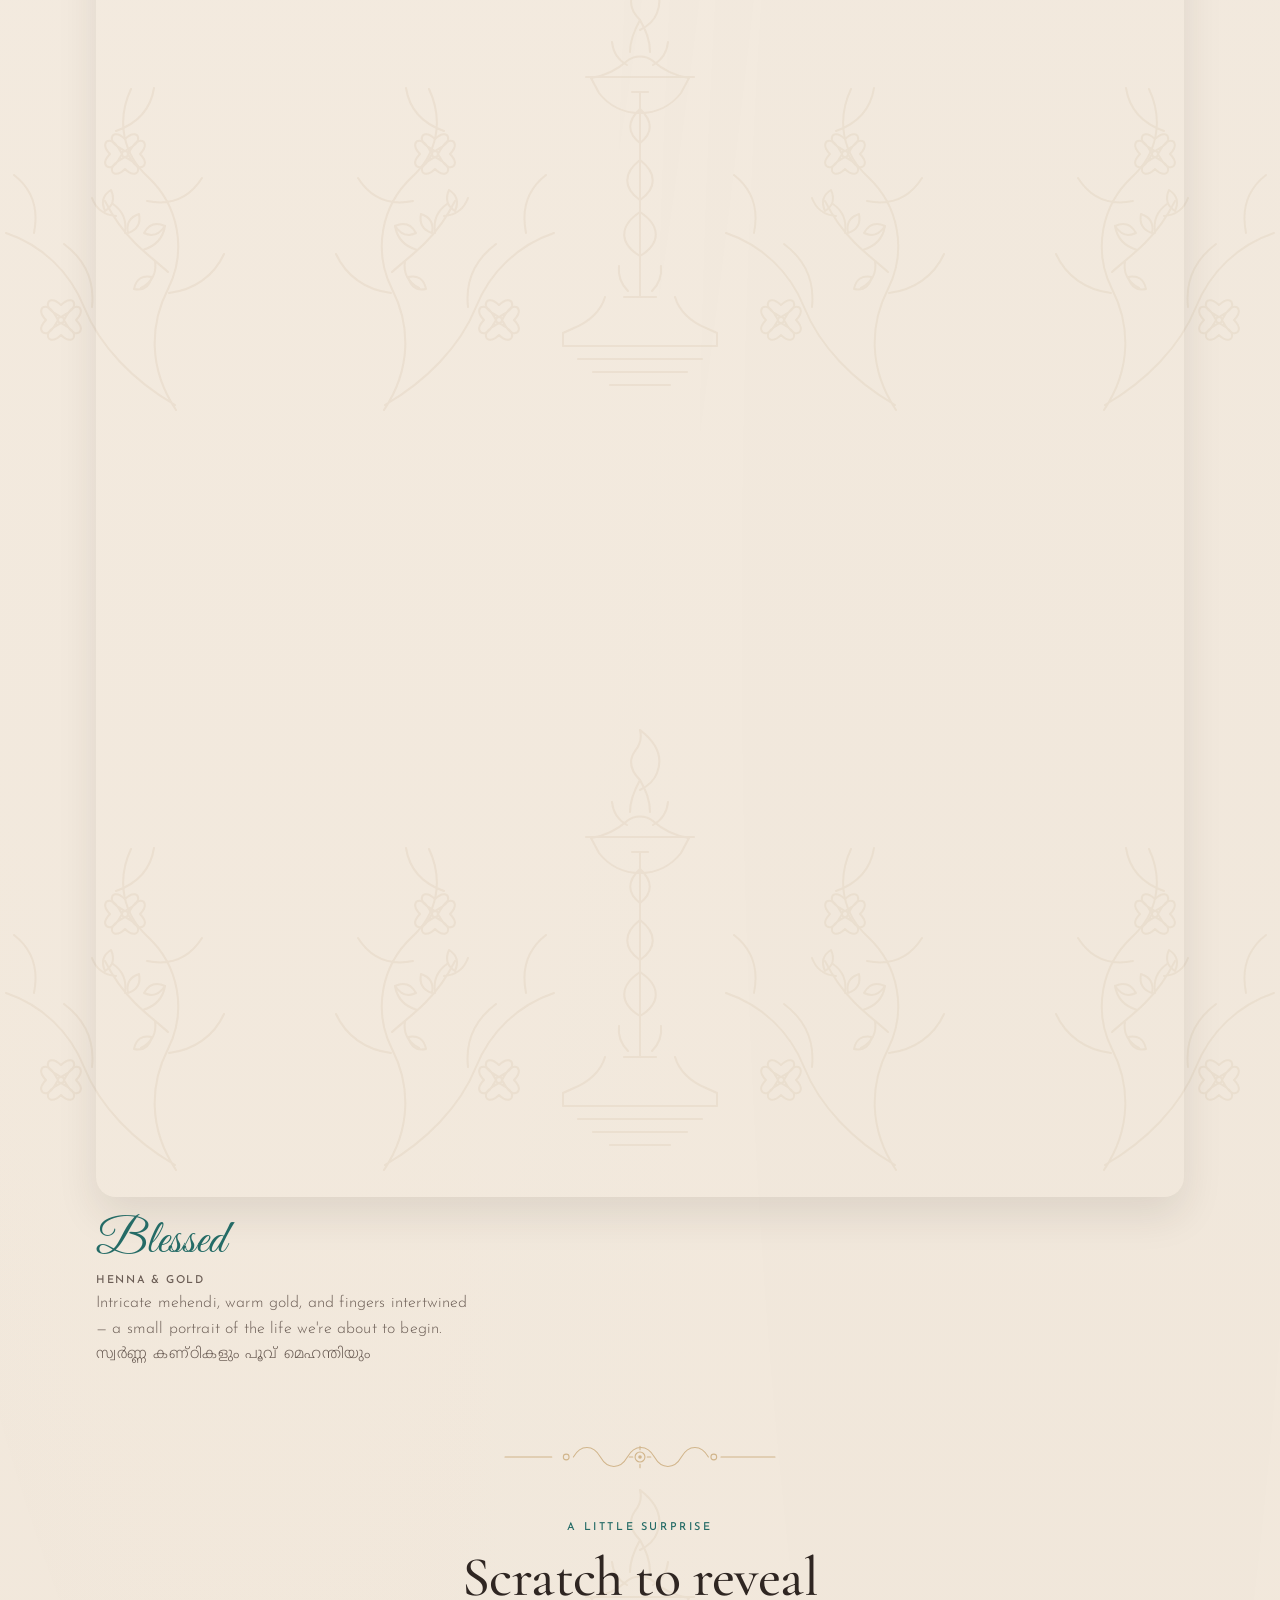
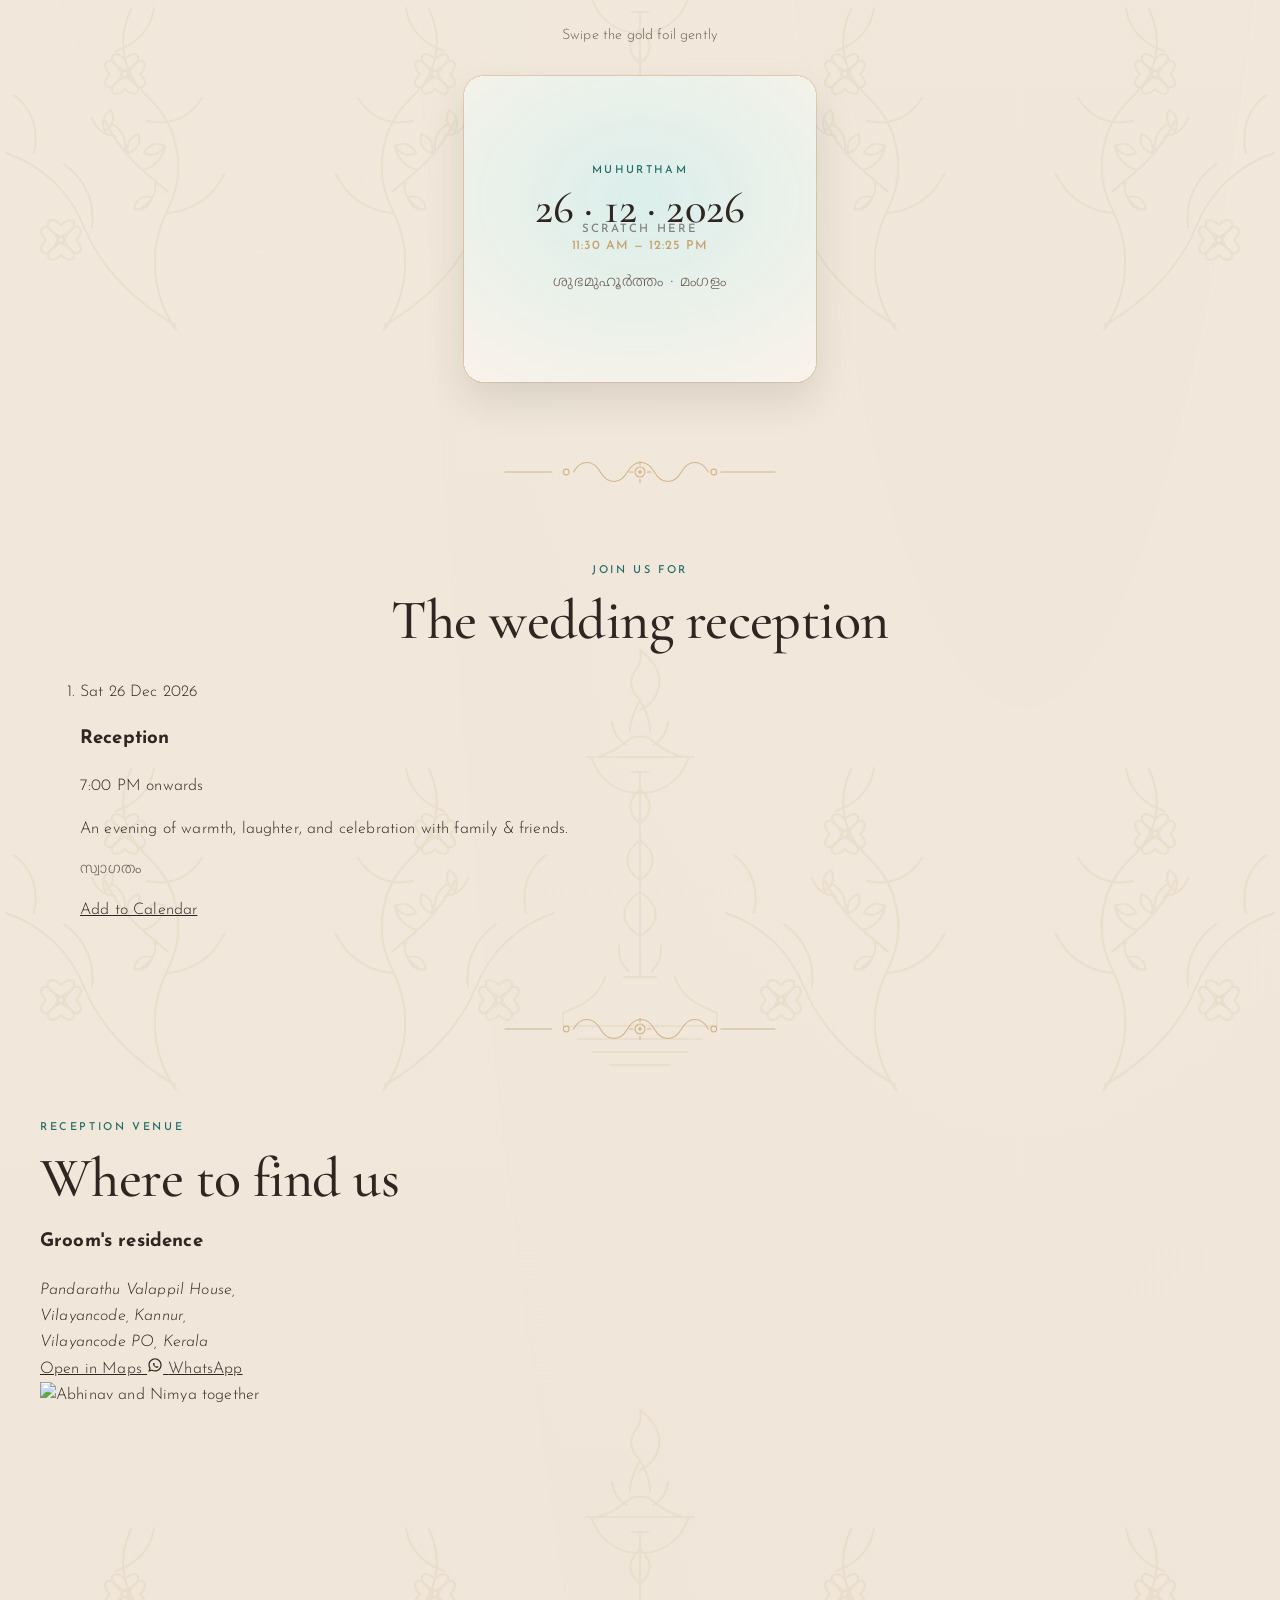
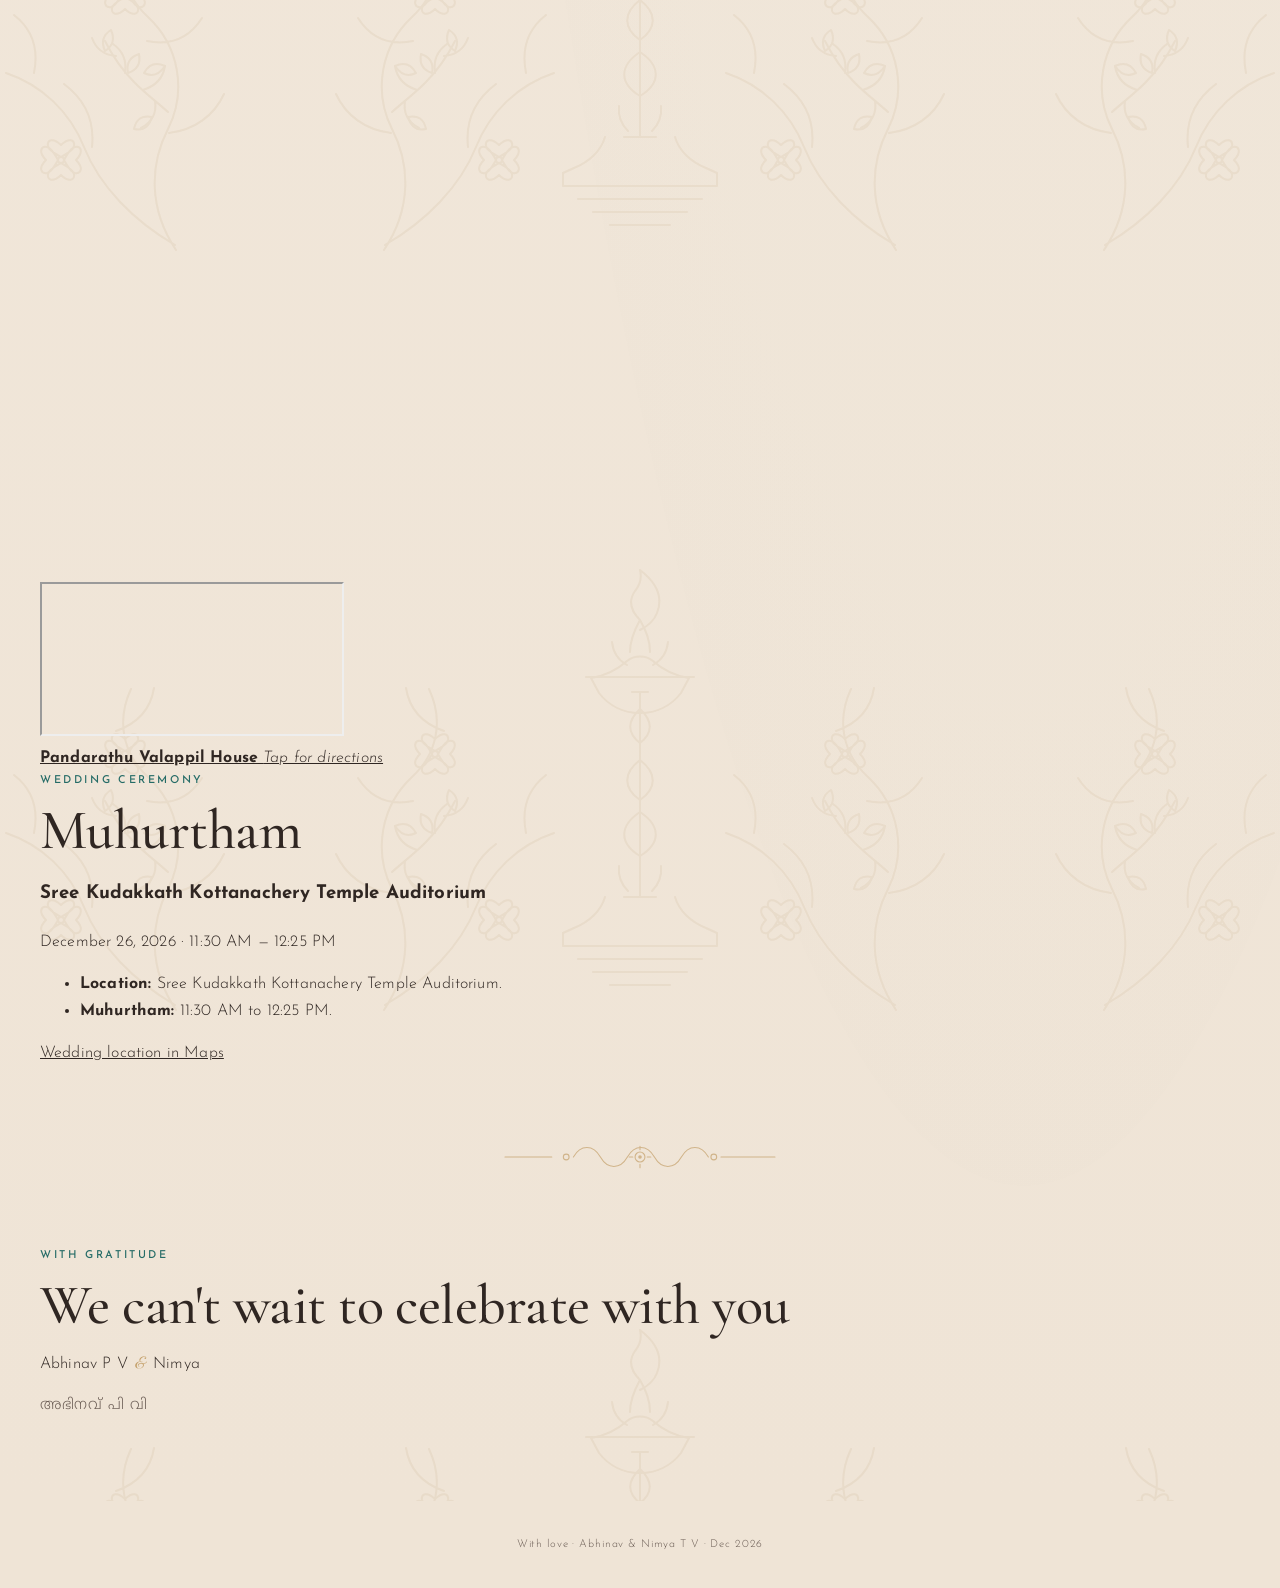
==== commit 748afd25: "date" ====
--- a/index.html
+++ b/index.html
@@ -4,11 +4,11 @@
   <meta charset="UTF-8" />
   <meta name="viewport" content="width=device-width, initial-scale=1, viewport-fit=cover" />
   <meta name="theme-color" content="#246b66" />
-  <meta name="description" content="You're invited to the wedding of Abhinav & Nimya — 28–29 November 2026, Trichy." />
+  <meta name="description" content="You're invited to the wedding reception of Abhinav & Nimya — December 26, 2026, Vilayancode, Kannur." />
   <meta property="og:type" content="website" />
   <meta property="og:url" content="https://abhinavwedsnimya.github.io/" />
   <meta property="og:title" content="Abhinav & Nimya · Wedding Invitation" />
-  <meta property="og:description" content="Together with our families, we invite you to celebrate our wedding · 28–29 November 2026" />
+  <meta property="og:description" content="Join Abhinav & Nimya for their wedding reception · December 26, 2026 · Vilayancode, Kannur" />
   <meta property="og:image" content="https://abhinavwedsnimya.github.io/assets/images/og-preview.jpg" />
   <meta property="og:image:secure_url" content="https://abhinavwedsnimya.github.io/assets/images/og-preview.jpg" />
   <meta property="og:image:type" content="image/jpeg" />
@@ -17,7 +17,7 @@
   <meta property="og:image:alt" content="Abhinav and Nimya wedding invitation" />
   <meta name="twitter:card" content="summary_large_image" />
   <meta name="twitter:title" content="Abhinav & Nimya · Wedding Invitation" />
-  <meta name="twitter:description" content="Join us for three events of joy · 28–29 November 2026" />
+  <meta name="twitter:description" content="Join Abhinav & Nimya for their wedding reception · December 26, 2026 · Vilayancode, Kannur" />
   <meta name="twitter:image" content="https://abhinavwedsnimya.github.io/assets/images/og-preview.jpg" />
   <title>Abhinav & Nimya · Wedding</title>
   <link rel="icon" href="assets/icons/favicon.svg" type="image/svg+xml" />
@@ -25,8 +25,8 @@
   <link rel="apple-touch-icon" href="assets/icons/favicon.png" />
   <link rel="preconnect" href="https://fonts.googleapis.com" />
   <link rel="preconnect" href="https://fonts.gstatic.com" crossorigin />
-  <link href="https://fonts.googleapis.com/css2?family=Cormorant+Garamond:ital,wght@0,400;0,500;0,600;1,400;1,500&family=Great+Vibes&family=Josefin+Sans:wght@300;400;500;600&family=Noto+Sans+Tamil:wght@300;400;500&display=swap" rel="stylesheet" />
-  <link rel="stylesheet" href="styles.css?v=20261010" />
+  <link href="https://fonts.googleapis.com/css2?family=Cormorant+Garamond:ital,wght@0,400;0,500;0,600;1,400;1,500&family=Great+Vibes&family=Josefin+Sans:wght@300;400;500;600&family=Noto+Sans+Malayalam:wght@300;400;500&display=swap" rel="stylesheet" />
+  <link rel="stylesheet" href="styles.css?v=20261107" />
 </head>
 <body class="is-veiled">
   <!-- Soft veil threshold — remove this block (+ CSS .entry-veil + JS openEntryVeil) to revert -->
@@ -115,7 +115,7 @@
           <span class="names__bride">Nimya</span>
         </h1>
         <p class="hero__sub">are getting married</p>
-        <p class="hero__date">28 &amp; 26 November 2026</p>
+        <p class="hero__date">December 26, 2026</p>
         <div class="countdown" id="countdown" aria-label="Countdown to Muhurtham">
           <div class="countdown__unit">
             <span class="countdown__num" data-unit="days">00</span>
@@ -134,7 +134,7 @@
             <span class="countdown__label">Secs</span>
           </div>
         </div>
-        <p class="countdown__hint">until Muhurtham · 29 Nov · 11:00 AM</p>
+        <p class="countdown__hint">until Muhurtham · Dec 26 · 11:30 AM</p>
 
         <p class="scroll-cue hero__scroll-hint" aria-hidden="true">
           <span>Our celebrations</span>
@@ -155,7 +155,7 @@
           <p class="invite__lead">
             Together with their families,
             <strong>Abhinav</strong> &amp; <strong>Nimya</strong>
-            request the pleasure of your company to celebrate their wedding.
+            request the pleasure of your company at their wedding reception.
           </p>
           <p class="malayalam soft">ജീവിത യാത്ര സുഖമായി തുടരട്ടെ</p>
           <div class="parents">
@@ -194,7 +194,7 @@
             <span class="memory__word">Together</span>
             <p class="memory__kicker">The glance</p>
             <p>Soft smiles, jasmine in her braid, and a promise in the air — the kind of look that already feels like home.</p>
-            <p class="tamil soft">ഇരുപക്ഷ കണ്ണുകളിലൊരു സ്വപ്നംு</p>
+            <p class="malayalam soft">ഇരുകണ്ണുകളിലും ഒരേ സ്വപ്നം</p>
           </div>
         </article>
         <article class="memory memory--right reveal">
@@ -233,9 +233,9 @@
       <div class="scratch reveal" id="scratchCard">
         <div class="scratch__reveal">
           <p class="scratch__eyebrow">Muhurtham</p>
-          <p class="scratch__date">29 · 11 · 2026</p>
-          <p class="scratch__time">11:00 AM — 12:00 PM</p>
-          <p class="malayalam soft scratch__blessing">சுப முகூர்த்தம் · மங்களம்</p>
+          <p class="scratch__date">26 · 12 · 2026</p>
+          <p class="scratch__time">11:30 AM — 12:25 PM</p>
+          <p class="malayalam soft scratch__blessing">ശുഭമുഹൂർത്തം · മംഗളം</p>
         </div>
         <canvas class="scratch__canvas interactive" id="scratchCanvas" aria-label="Scratch card"></canvas>
         <p class="scratch__guide" id="scratchGuide">Scratch here</p>
@@ -247,56 +247,23 @@
     <section class="events section" id="events">
       <div class="section-head reveal">
         <p class="eyebrow">Join us for</p>
-        <h2 class="section-title">Three events of joy</h2>
+        <h2 class="section-title">The wedding reception</h2>
       </div>
 
       <ol class="timeline">
-        <li class="timeline__item reveal">
+        <li class="timeline__item timeline__item--feature reveal">
           <div class="timeline__when">
             <span class="timeline__day">Sat</span>
-            <span class="timeline__date">28</span>
-            <span class="timeline__month">Nov 2026</span>
+            <span class="timeline__date">26</span>
+            <span class="timeline__month">Dec 2026</span>
           </div>
           <div class="timeline__body">
             <h3>Reception</h3>
             <p class="timeline__time">7:00 PM onwards</p>
             <p>An evening of warmth, laughter, and celebration with family &amp; friends.</p>
-            <p class="tamil soft">வரவேற்பு</p>
+            <p class="malayalam soft">സ്വാഗതം</p>
             <div class="cal-actions">
-              <a class="link-btn interactive" data-gcal="reception" href="https://calendar.google.com/calendar/render?action=TEMPLATE&amp;text=Reception%20%E2%80%94%20Abhinav%20%26%20Nimya&amp;dates=20261128T190000%2F20261128T230000&amp;ctz=Asia%2FKolkata&amp;details=Wedding%20reception%20of%20Abhinav%20%26%20Nimya%20(7%3A00%20PM%20onwards).%0AVenue%3A%20Shree%20Narayana%20Mahall%2C%206%2F3960%2C%20Thiru%20Narayana%20Nagar%2C%20No%201%20Tollgate%2C%20Bikshandarkoil%2C%20Tamil%20Nadu%20621216%0AMaps%3A%20https%3A%2F%2Fmaps.app.goo.gl%2Fd4QedArkRfNpaWfg9%0AInvite%3A%20https%3A%2F%2Fabhinavwedsnimya.github.io%2F&amp;location=Shree%20Narayana%20Mahall%2C%206%2F3960%2C%20Thiru%20Narayana%20Nagar%2C%20No%201%20Tollgate%2C%20Bikshandarkoil%2C%20Tamil%20Nadu%20621216" target="_blank" rel="noopener noreferrer" data-tap>Add to Calendar</a>
-            </div>
-          </div>
-        </li>
-        <li class="timeline__item reveal">
-          <div class="timeline__when">
-            <span class="timeline__day">Sun</span>
-            <span class="timeline__date">29</span>
-            <span class="timeline__month">Nov 2026</span>
-          </div>
-          <div class="timeline__body">
-            <h3>Nichayathartham</h3>
-            <p class="timeline__time">7:00 AM onwards</p>
-            <p>The engagement — when families seal the promise with blessings.</p>
-            <p class="tamil soft">நிச்சயதார்த்தம்</p>
-            <div class="cal-actions">
-              <a class="link-btn interactive" data-gcal="engagement" href="https://calendar.google.com/calendar/render?action=TEMPLATE&amp;text=Nichayathartham%20(Engagement)%20%E2%80%94%20Abhinav%20%26%20Nimya&amp;dates=20261129T070000%2F20261129T103000&amp;ctz=Asia%2FKolkata&amp;details=Nichayathartham%20%2F%20Engagement%20of%20Abhinav%20%26%20Nimya%20(7%3A00%20AM%20onwards).%0AVenue%3A%20Shree%20Narayana%20Mahall%2C%206%2F3960%2C%20Thiru%20Narayana%20Nagar%2C%20No%201%20Tollgate%2C%20Bikshandarkoil%2C%20Tamil%20Nadu%20621216%0AMaps%3A%20https%3A%2F%2Fmaps.app.goo.gl%2Fd4QedArkRfNpaWfg9%0AInvite%3A%20https%3A%2F%2Fabhinavwedsnimya.github.io%2F&amp;location=Shree%20Narayana%20Mahall%2C%206%2F3960%2C%20Thiru%20Narayana%20Nagar%2C%20No%201%20Tollgate%2C%20Bikshandarkoil%2C%20Tamil%20Nadu%20621216" target="_blank" rel="noopener noreferrer" data-tap>Add to Calendar</a>
-            </div>
-          </div>
-        </li>
-        <li class="timeline__item timeline__item--feature reveal">
-          <div class="timeline__badge">Muhurtham</div>
-          <div class="timeline__when">
-            <span class="timeline__day">Sun</span>
-            <span class="timeline__date">29</span>
-            <span class="timeline__month">Nov 2026</span>
-          </div>
-          <div class="timeline__body">
-            <h3>Muhurtham</h3>
-            <p class="timeline__time">11:00 AM — 12:00 PM</p>
-            <p>The sacred hour — when two hearts become one.</p>
-            <p class="malayalam soft">two nearts become one.</p>
-            <div class="cal-actions">
-              <a class="link-btn interactive" data-gcal="muhurtham" href="https://calendar.google.com/calendar/render?action=TEMPLATE&amp;text=Muhurtham%20%E2%80%94%20Abhinav%20%26%20Nimya&amp;dates=20261129T110000%2F20261129T120000&amp;ctz=Asia%2FKolkata&amp;details=Muhurtham%20of%20Abhinav%20%26%20Nimya%20(11%3A00%20AM%20%E2%80%93%2012%3A00%20PM).%0AVenue%3A%20Shree%20Narayana%20Mahall%2C%206%2F3960%2C%20Thiru%20Narayana%20Nagar%2C%20No%201%20Tollgate%2C%20Bikshandarkoil%2C%20Tamil%20Nadu%20621216%0AMaps%3A%20https%3A%2F%2Fmaps.app.goo.gl%2Fd4QedArkRfNpaWfg9%0AInvite%3A%20https%3A%2F%2Fabhinavwedsnimya.github.io%2F&amp;location=Shree%20Narayana%20Mahall%2C%206%2F3960%2C%20Thiru%20Narayana%20Nagar%2C%20No%201%20Tollgate%2C%20Bikshandarkoil%2C%20Tamil%20Nadu%20621216" target="_blank" rel="noopener noreferrer" data-tap>Add to Calendar</a>
+              <a class="link-btn interactive" data-gcal="reception" href="#" target="_blank" rel="noopener noreferrer" data-tap>Add to Calendar</a>
             </div>
           </div>
         </li>
@@ -308,18 +275,18 @@
     <section class="venue section" id="venue">
       <div class="venue__top">
         <div class="venue__card reveal">
-          <p class="eyebrow">Where to find us</p>
-          <h2 class="section-title">Venue</h2>
-          <h3 class="venue__name selectable">Shree Narayana Mahall</h3>
+          <p class="eyebrow">Reception venue</p>
+          <h2 class="section-title">Where to find us</h2>
+          <h3 class="venue__name selectable">Groom's residence</h3>
           <address class="venue__address selectable">
-            6/3960, Thiru Narayana Nagar,<br />
-            No 1 Tollgate, Bikshandarkoil,<br />
-            Trichy - 621216
+            Pandarathu Valappil House,<br />
+            Vilayancode, Kannur,<br />
+            Vilayancode PO, Kerala
           </address>
           <div class="venue__actions">
             <a
               class="btn interactive"
-              href="https://maps.app.goo.gl/d4QedArkRfNpaWfg9"
+              href="https://www.google.com/maps/search/?api=1&amp;query=Pandarathu%20Valappil%20House%2C%20Vilayancode%2C%20Kannur%2C%20Kerala"
               target="_blank"
               rel="noopener noreferrer"
               data-tap
@@ -342,45 +309,45 @@
         <div class="reach__map">
           <div class="reach__map-media">
             <iframe
-              title="Map to Shree Narayana Mahall"
+              title="Map to the groom's residence"
               loading="lazy"
               referrerpolicy="no-referrer-when-downgrade"
               allowfullscreen
-              src="https://maps.google.com/maps?q=Shree%20Narayana%20Mahall%2C%206%2F3960%2C%20Thiru%20Narayana%20Nagar%2C%20No%201%20Tollgate%2C%20Bikshandarkoil%2C%20Tamil%20Nadu%20621216&z=15&output=embed"
+              src="https://maps.google.com/maps?q=Pandarathu%20Valappil%20House%2C%20Vilayancode%2C%20Kannur%2C%20Kerala&z=15&output=embed"
             ></iframe>
             <div class="reach__map-veil" aria-hidden="true"></div>
             <a
               class="reach__pin interactive"
-              href="https://maps.app.goo.gl/d4QedArkRfNpaWfg9"
+              href="https://www.google.com/maps/search/?api=1&amp;query=Pandarathu%20Valappil%20House%2C%20Vilayancode%2C%20Kannur%2C%20Kerala"
               target="_blank"
               rel="noopener noreferrer"
               data-tap
             >
               <span class="reach__pin-dot" aria-hidden="true"></span>
               <span class="reach__pin-text">
-                <strong>Shree Narayana Mahall</strong>
+                <strong>Pandarathu Valappil House</strong>
                 <em>Tap for directions</em>
               </span>
             </a>
           </div>
         </div>
         <div class="venue__card reach__card">
-          <p class="eyebrow">How to reach</p>
-          <h2 class="section-title">A quick guide</h2>
+          <p class="eyebrow">Wedding ceremony</p>
+          <h2 class="section-title">Muhurtham</h2>
+          <h3 class="venue__name selectable">Sree Kudakkath Kottanachery Temple Auditorium</h3>
+          <p class="timeline__time">December 26, 2026 · 11:30 AM — 12:25 PM</p>
           <ul class="reach__tips">
-            <li><strong>Landmark:</strong> Near No. 1 Tollgate, Bikshandarkoil, Trichy.</li>
-            <li><strong>By car / cab:</strong> Search “Shree Narayana Mahall” in Google Maps.</li>
-            <li><strong>From Trichy:</strong> Head toward Tollgate / Bikshandarkoil — Thiru Narayana Nagar.</li>
-            <li><strong>Parking:</strong> Available at the venue premises.</li>
+            <li><strong>Location:</strong> Sree Kudakkath Kottanachery Temple Auditorium.</li>
+            <li><strong>Muhurtham:</strong> 11:30 AM to 12:25 PM.</li>
           </ul>
           <div class="venue__actions">
             <a
               class="btn interactive"
-              href="https://maps.app.goo.gl/d4QedArkRfNpaWfg9"
+              href="https://www.google.com/maps/search/?api=1&amp;query=Sree%20Kudakkath%20Kottanachery%20Temple%20Auditorium"
               target="_blank"
               rel="noopener noreferrer"
               data-tap
-            >Open full map directions</a>
+            >Wedding location in Maps</a>
           </div>
         </div>
       </div>
@@ -477,3 +444,4 @@
 </script>
 </body>
 </html>
+
--- a/styles.css
+++ b/styles.css
@@ -16,7 +16,7 @@
   --font-display: "Cormorant Garamond", Georgia, serif;
   --font-script: "Great Vibes", cursive;
   --font-ui: "Josefin Sans", system-ui, sans-serif;
-  --font-tamil: "Noto Sans Tamil", "Josefin Sans", sans-serif;
+  --font-malayalam: "Noto Sans Malayalam", "Josefin Sans", sans-serif;
 
   --ease: cubic-bezier(0.22, 1, 0.36, 1);
   --space: clamp(1.25rem, 4vw, 2.5rem);
@@ -439,12 +439,12 @@
   top: 100svh;
   bottom: 0;
   z-index: 0;
-  opacity: 0.14;
+  opacity: 0.12;
   background-image:
-    url("assets/images/bg-watermark.png"),
+    url("assets/images/bg-watermark.svg"),
     radial-gradient(ellipse at 20% 10%, rgba(196, 160, 106, 0.08), transparent 50%),
     radial-gradient(ellipse at 80% 60%, rgba(36, 107, 102, 0.06), transparent 45%);
-  background-size: min(520px, 70vw) auto, auto, auto;
+  background-size: min(720px, 120vw) auto, auto, auto;
   background-repeat: repeat, no-repeat, no-repeat;
   background-position: center top, center, center;
   mix-blend-mode: multiply;
@@ -556,14 +556,14 @@
   font-weight: 500;
 }
 
-.eyebrow.tamil,
-.tamil {
-  font-family: var(--font-tamil);
+.eyebrow.malayalam,
+.malayalam {
+  font-family: var(--font-malayalam);
   letter-spacing: 0.04em;
   text-transform: none;
 }
 
-.tamil.soft {
+.malayalam.soft {
   color: var(--ink-soft);
   font-size: 0.92rem;
   font-weight: 300;
@@ -1050,7 +1050,7 @@
   letter-spacing: 0.18em;
   text-transform: uppercase;
   color: rgba(47, 38, 34, 0.55);
-  text-shadow: 0 1px 0 rgba(255, 255, 255, 0.35);
+[O  text-shadow: 0 1px 0 rgba(255, 255, 255, 0.35);
   transition: opacity 0.4s var(--ease);
 }
 
@@ -1589,7 +1589,7 @@
     grid-template-columns: 0.95fr 1.05fr;
   }
 
-  .memory--right .memory__frame {
+[I  .memory--right .memory__frame {
     order: 2;
   }
 
@@ -1715,3 +1715,4 @@
     cursor: auto;
   }
 }
+
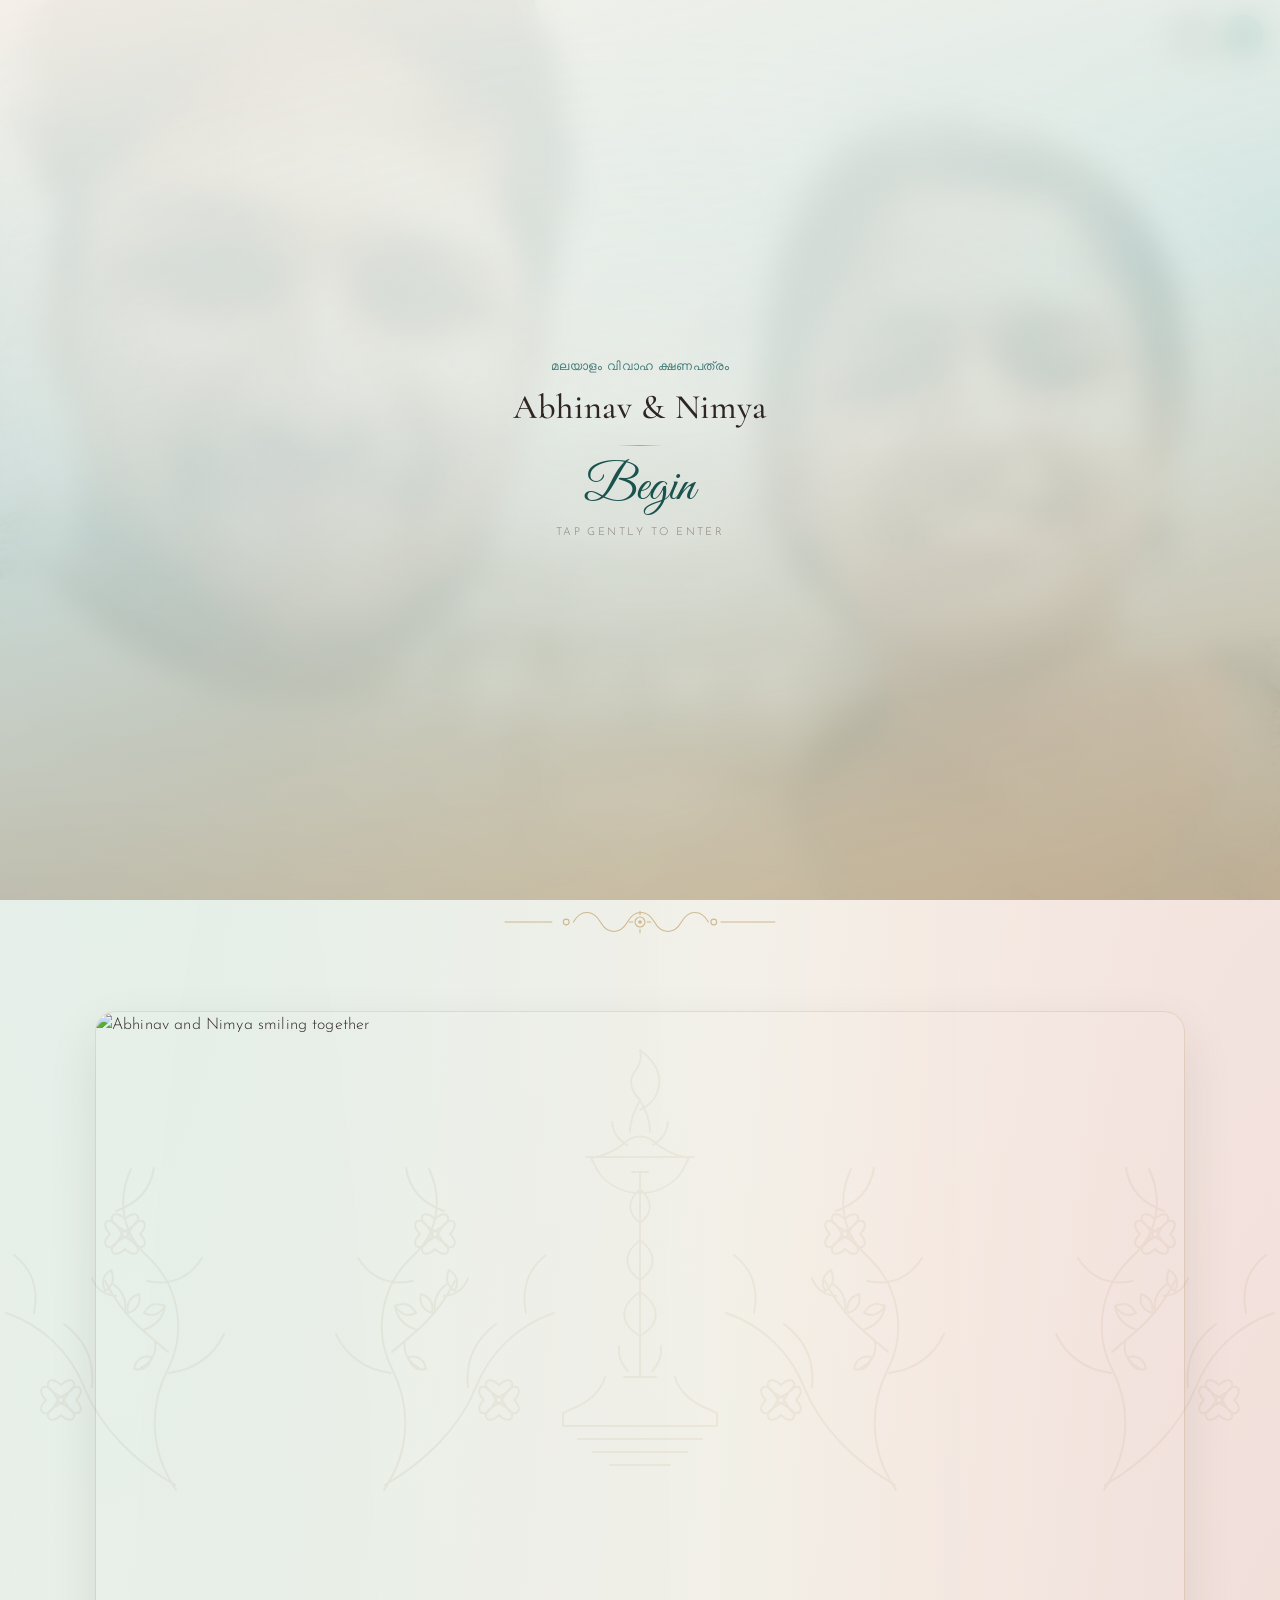
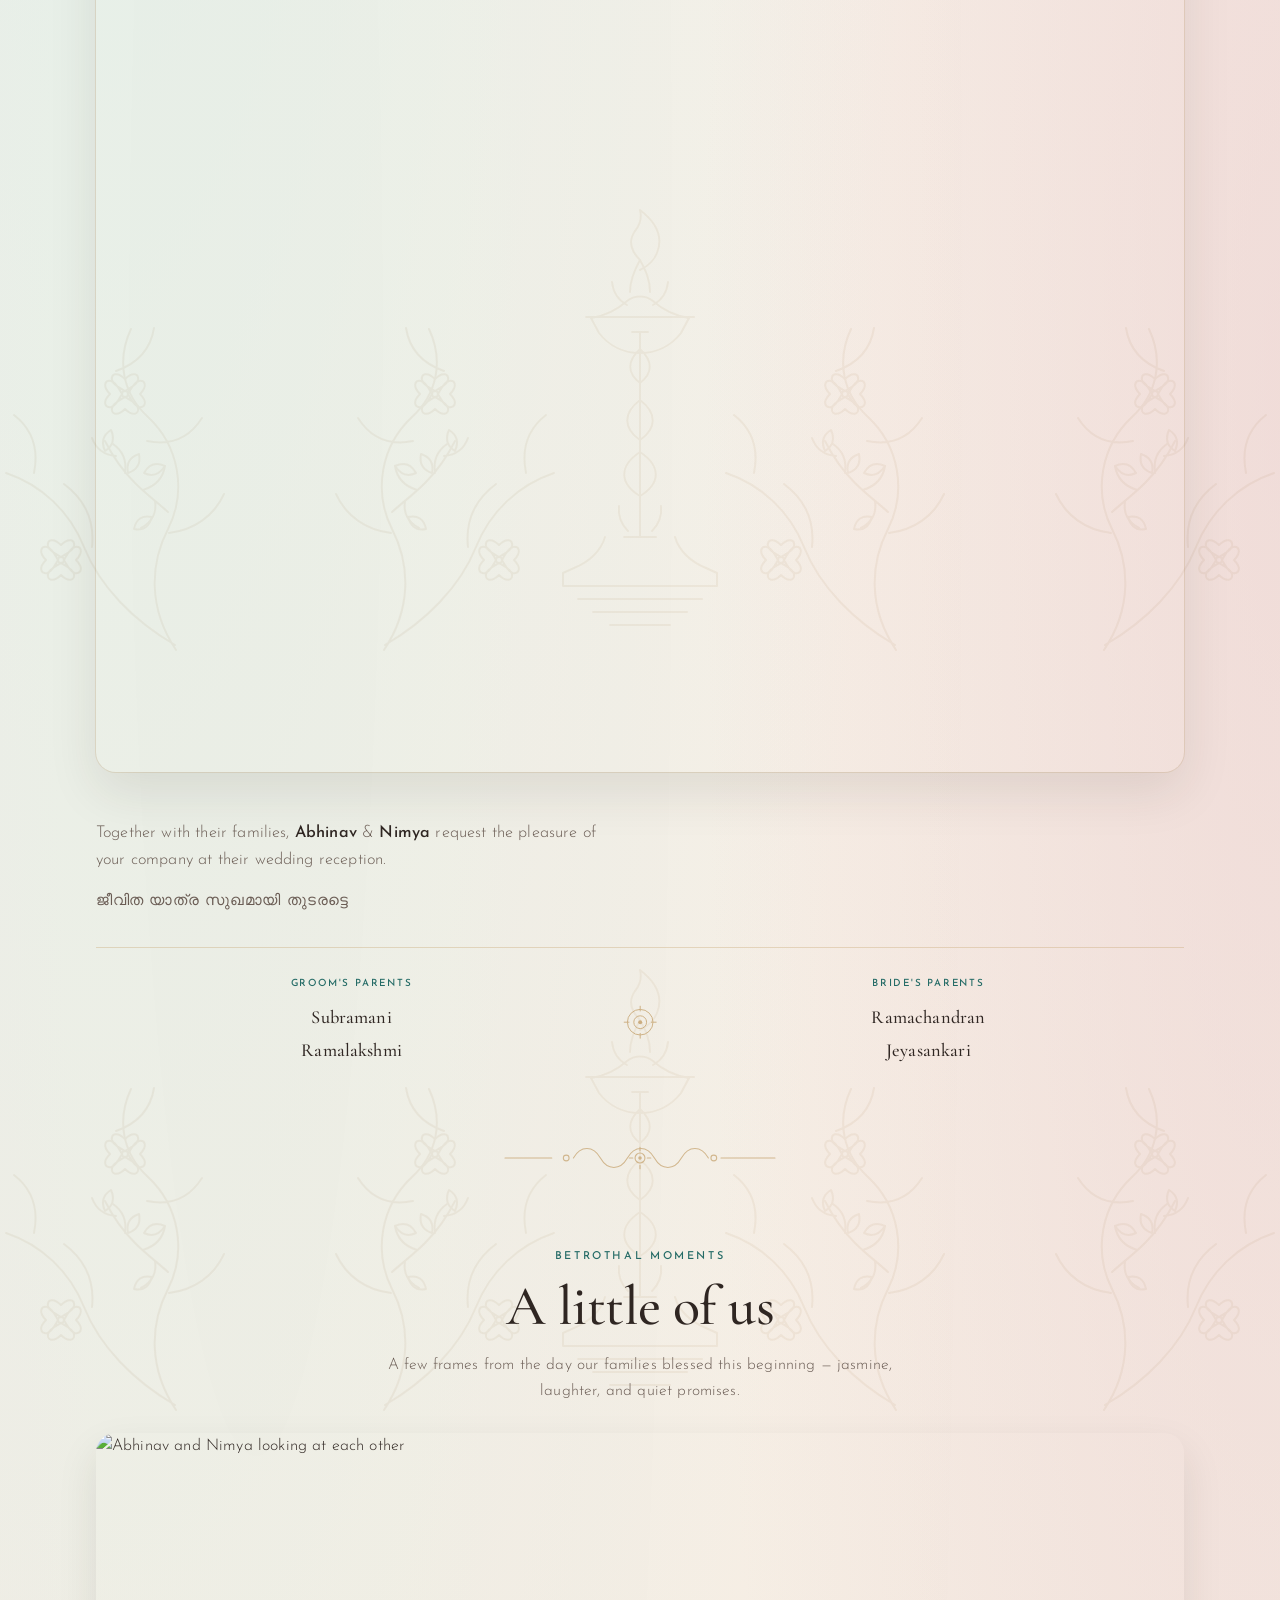
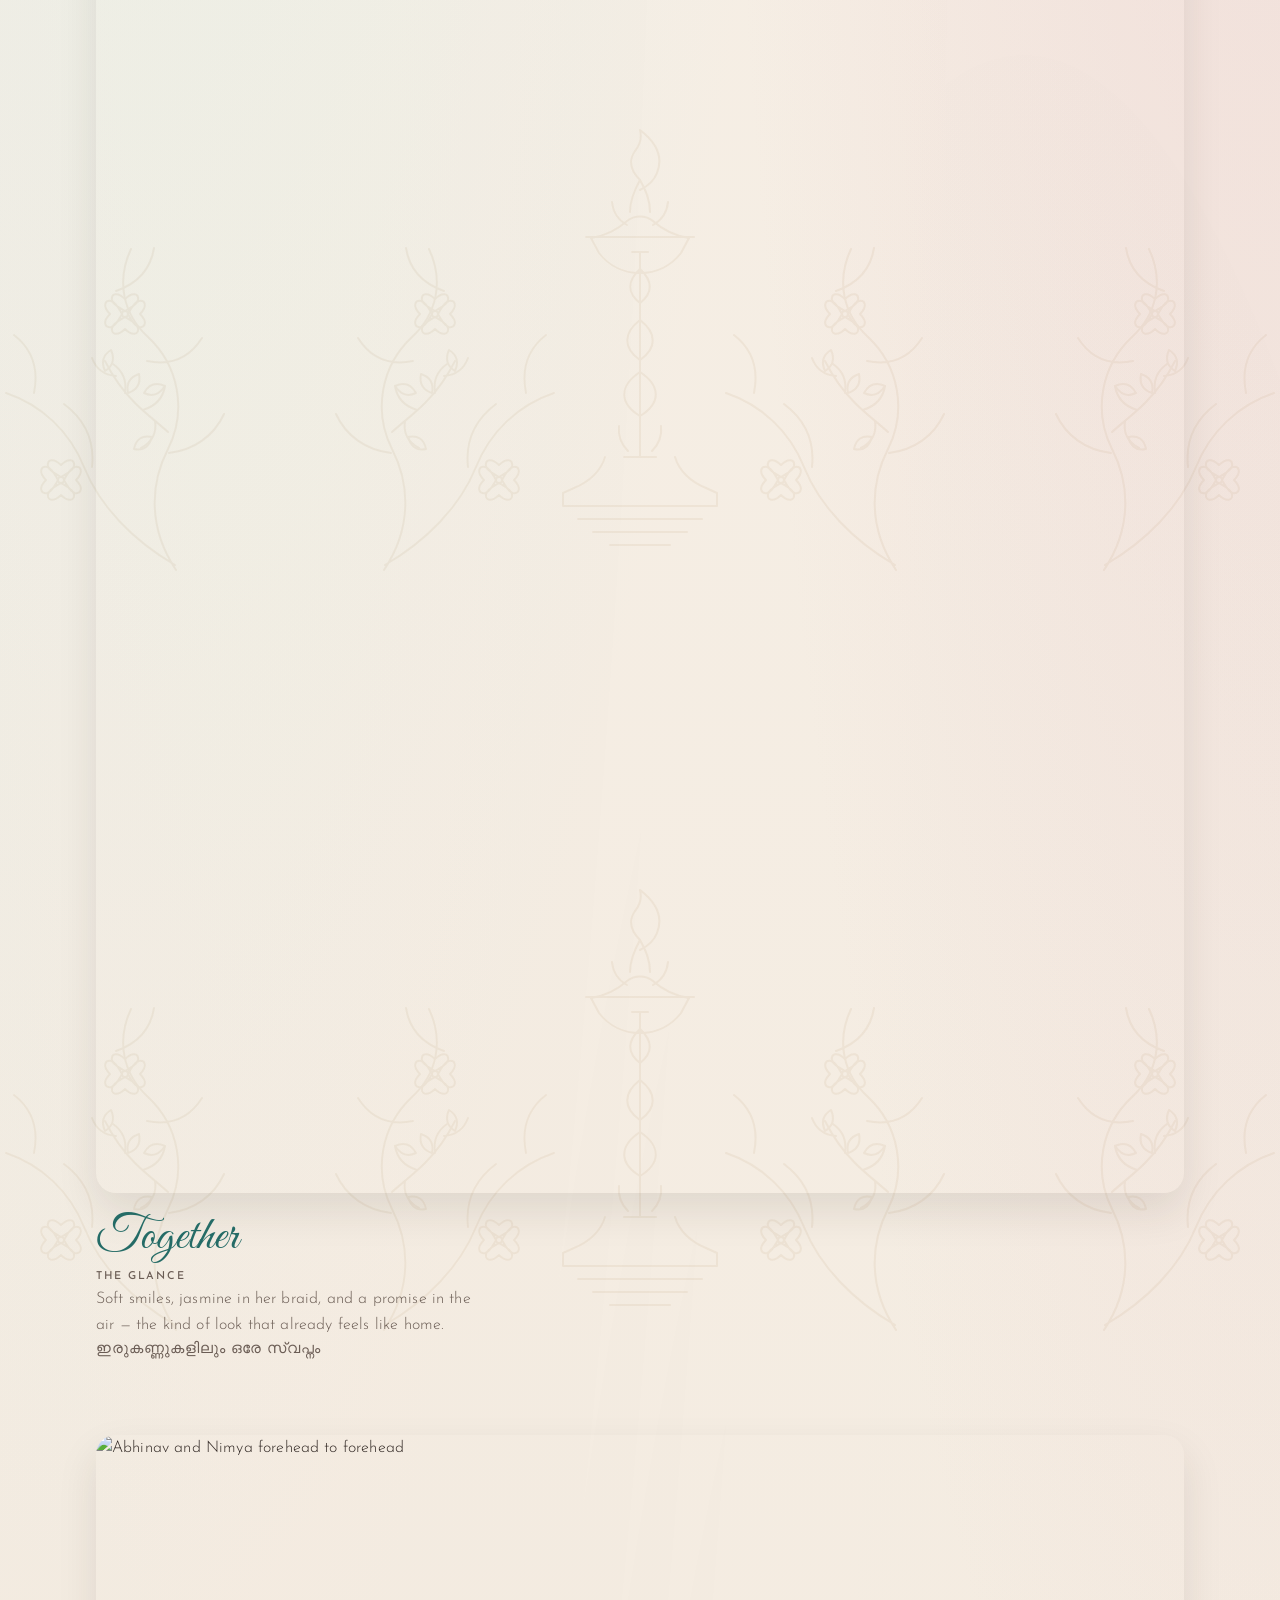
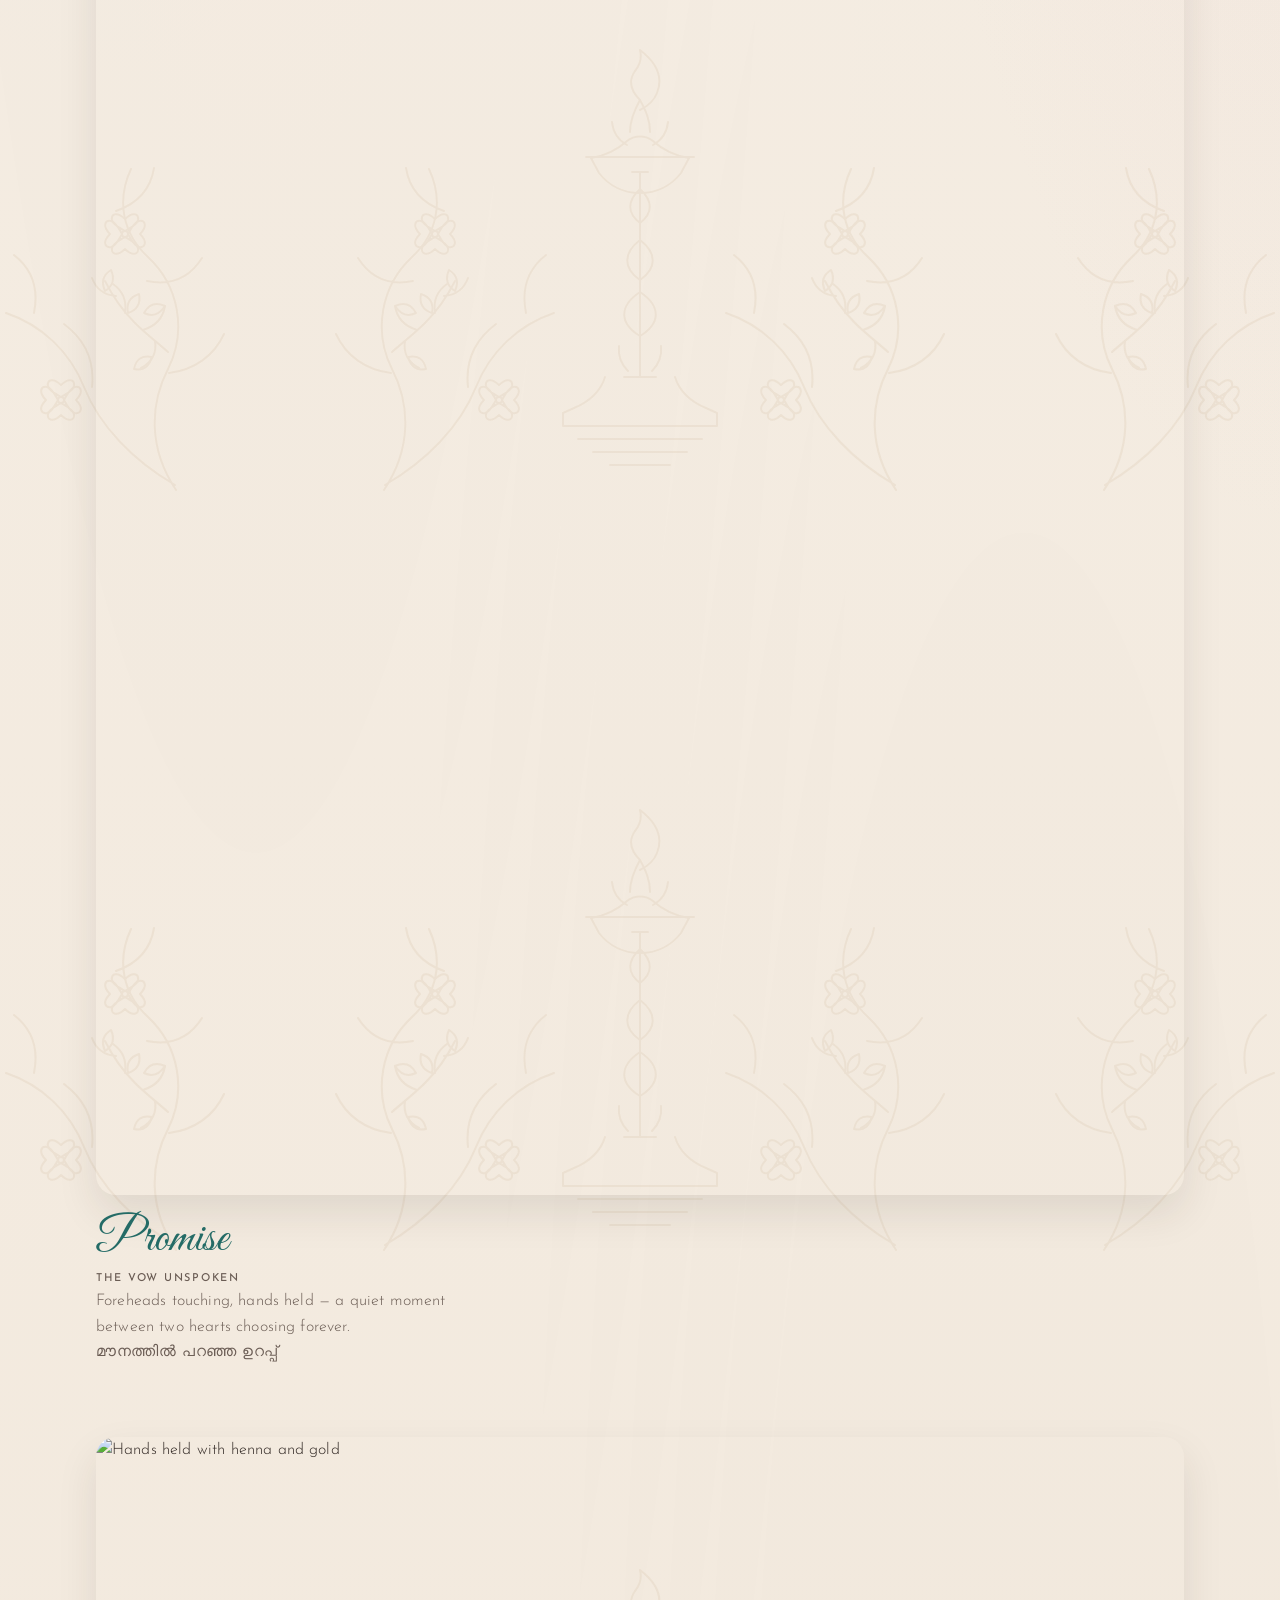
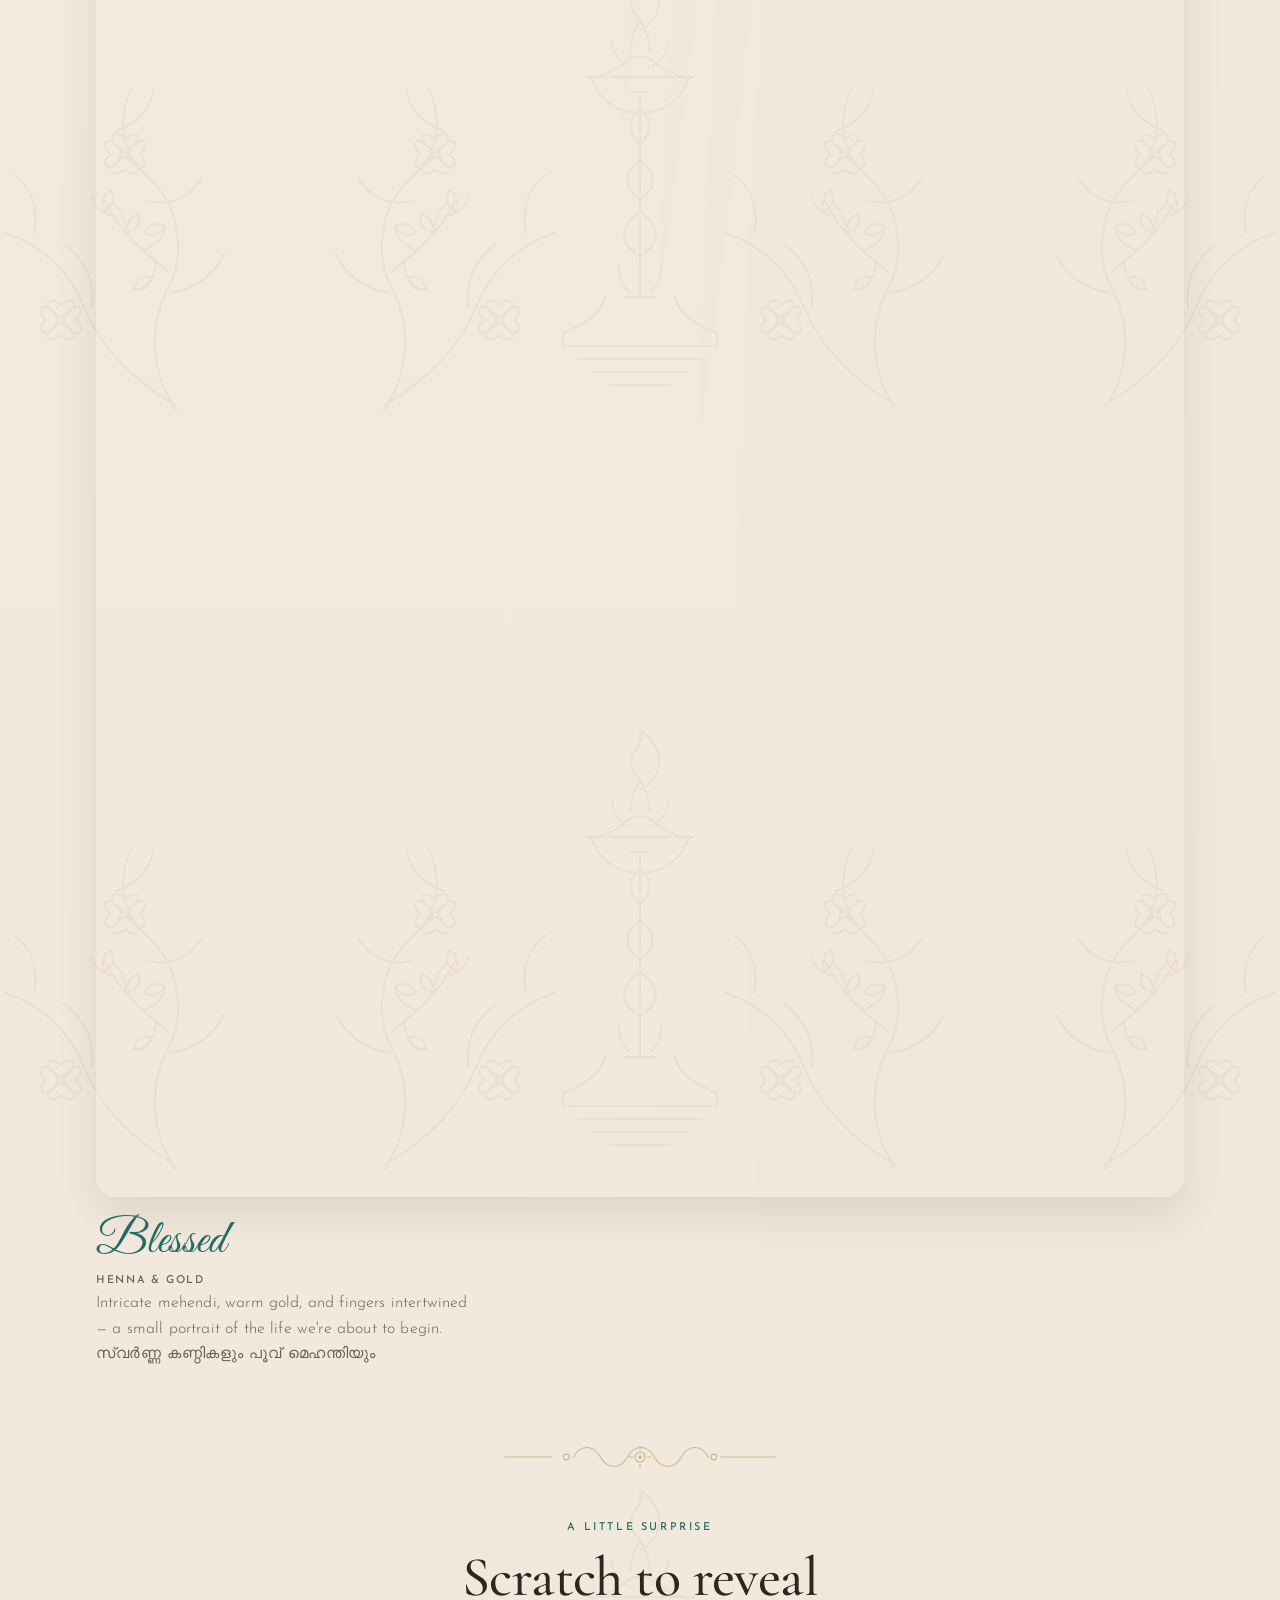
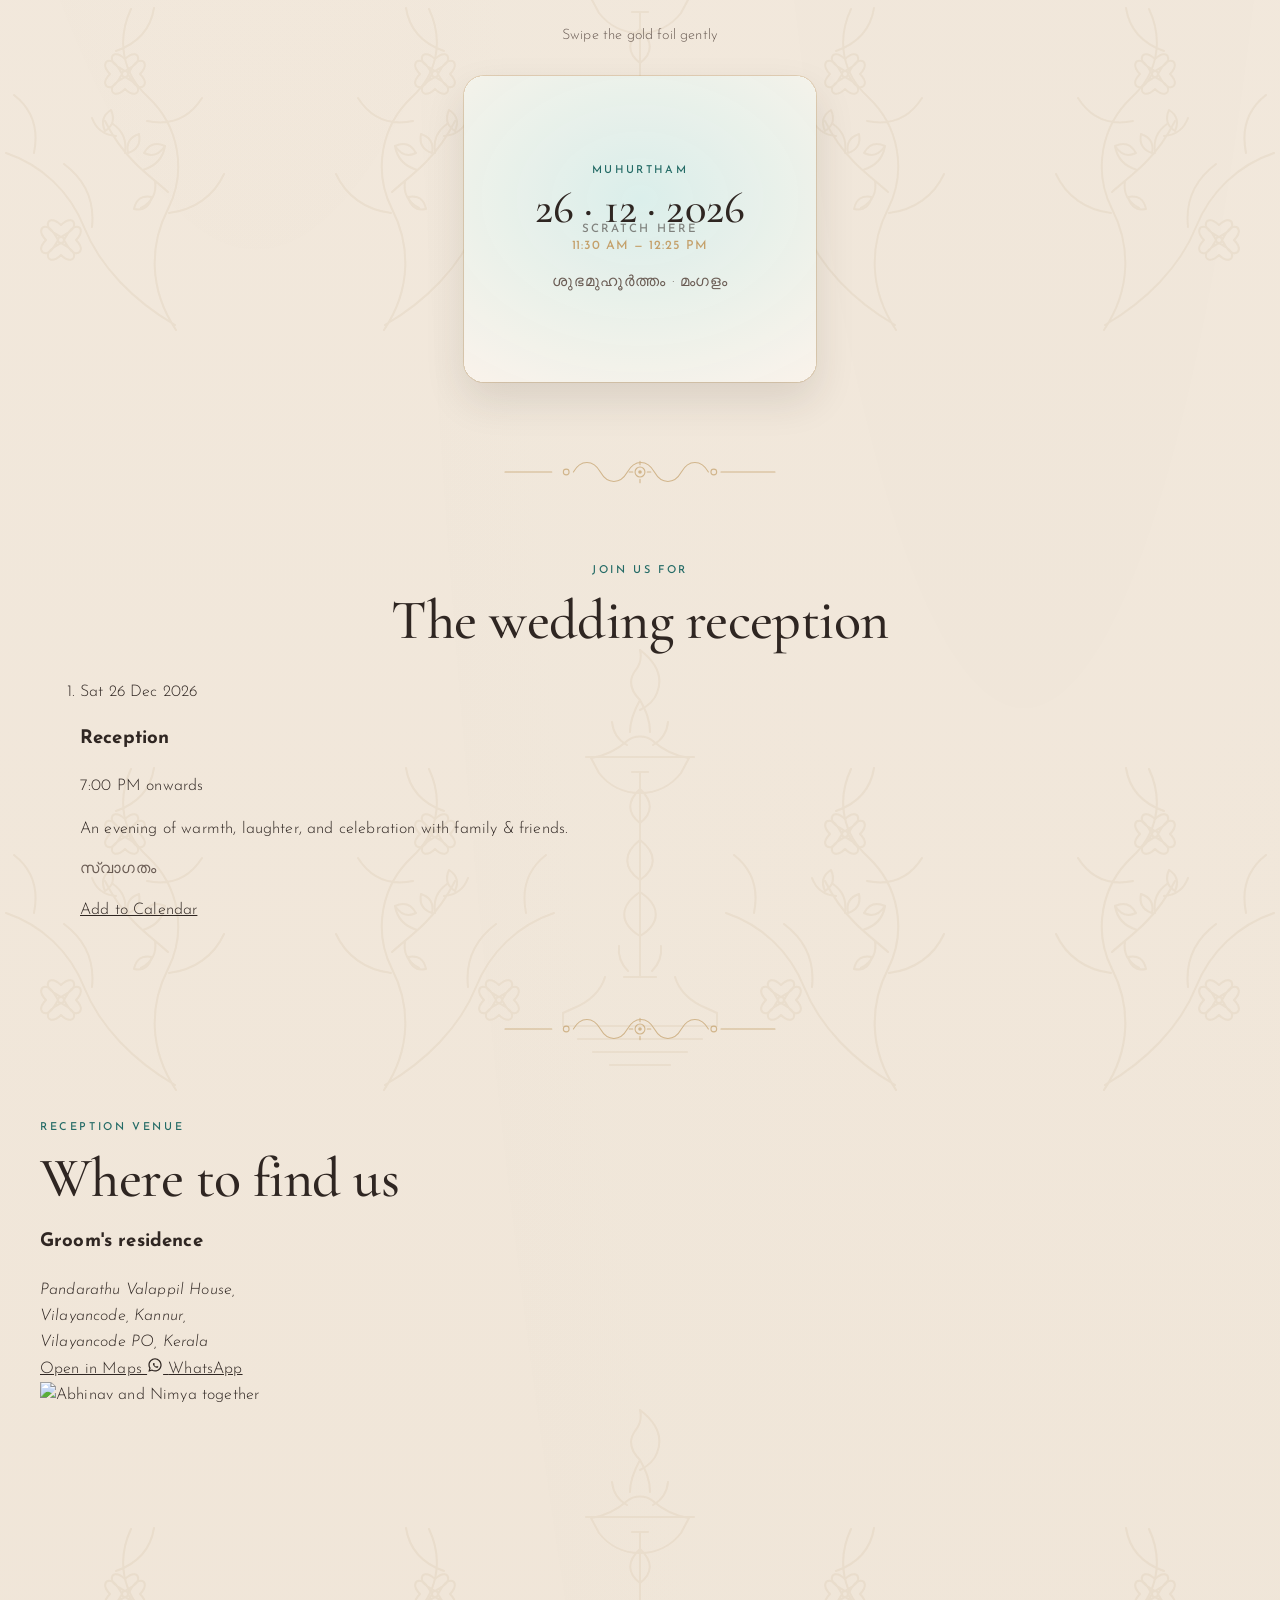
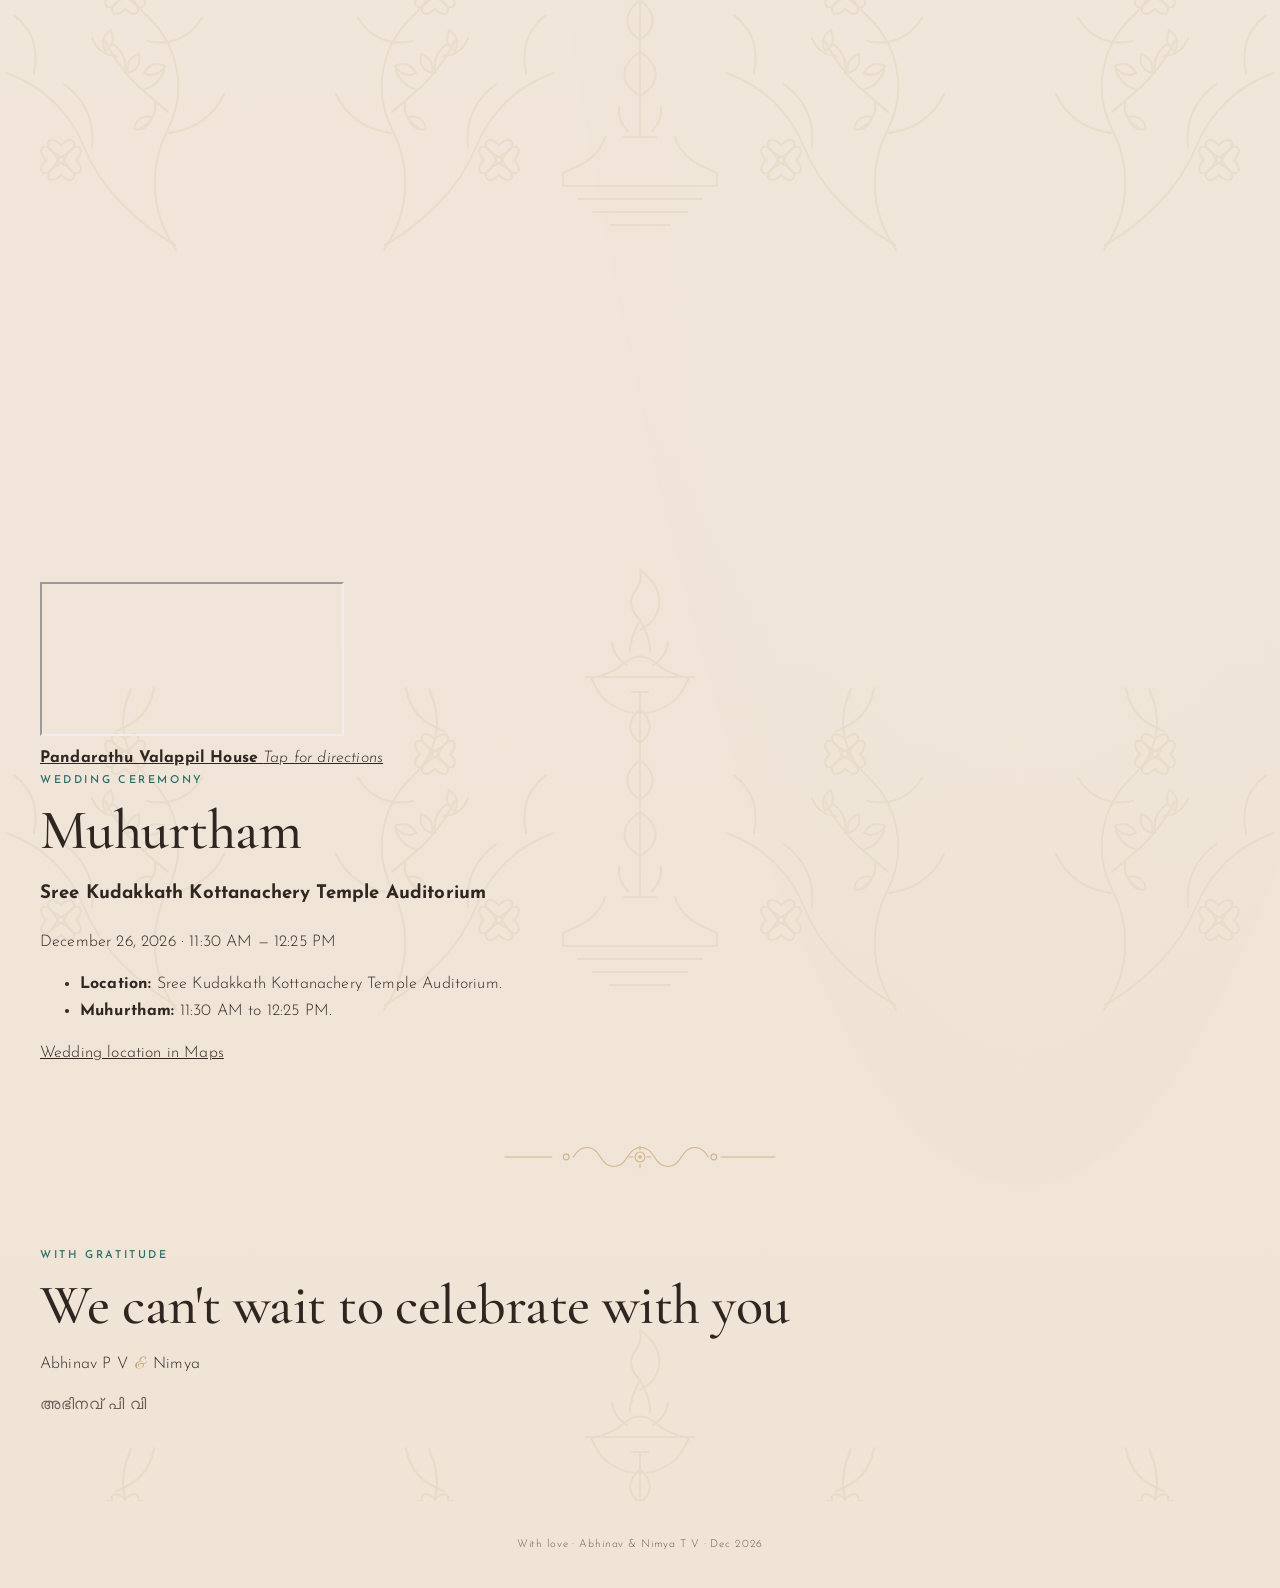
==== commit c890ec2f: "Update index.html" ====
--- a/index.html
+++ b/index.html
@@ -34,7 +34,7 @@
     <button type="button" class="entry-veil__hit interactive" id="entryVeilBtn" data-tap aria-describedby="entryVeilHint">
       <span class="entry-veil__sheer" aria-hidden="true"></span>
       <span class="entry-veil__content">
-        <span class="entry-veil__eyebrow malayalam">മലയാളം വിവാഹ ക്ഷണപത്രം</span>
+        <span class="entry-veil__eyebrow malayalam">മലയാളം വിവാഹ  ക്ഷണപത്രം</span>
         <span class="entry-veil__title" id="entryVeilTitle">Abhinav &amp; Nimya</span>
         <span class="entry-veil__line" aria-hidden="true"></span>
         <span class="entry-veil__cta">Begin</span>
--- a/styles.css
+++ b/styles.css
@@ -16,7 +16,7 @@
   --font-display: "Cormorant Garamond", Georgia, serif;
   --font-script: "Great Vibes", cursive;
   --font-ui: "Josefin Sans", system-ui, sans-serif;
-  --font-malayalam: "Noto Sans Malayalam", "Josefin Sans", sans-serif;
+  --font-malayalam: "Noto Sans  Malayalam", "Josefin Sans", sans-serif;
 
   --ease: cubic-bezier(0.22, 1, 0.36, 1);
   --space: clamp(1.25rem, 4vw, 2.5rem);
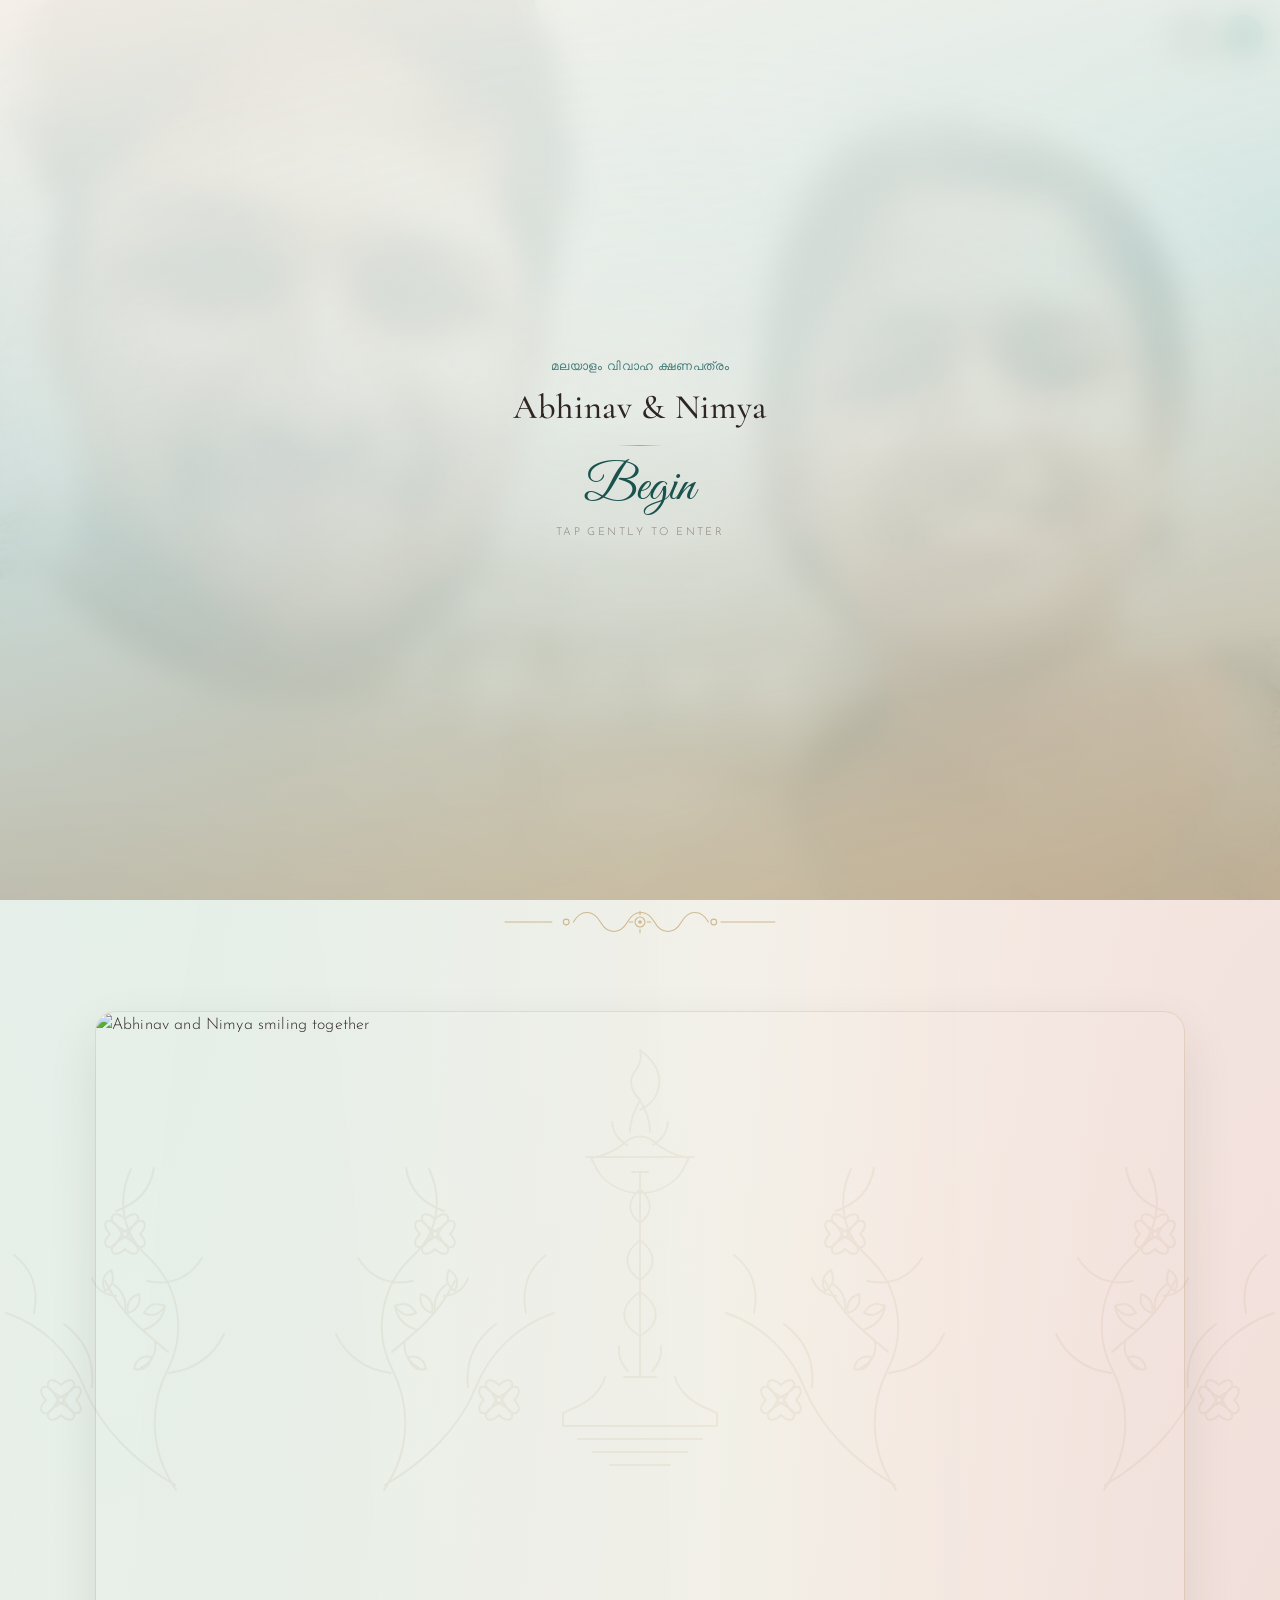
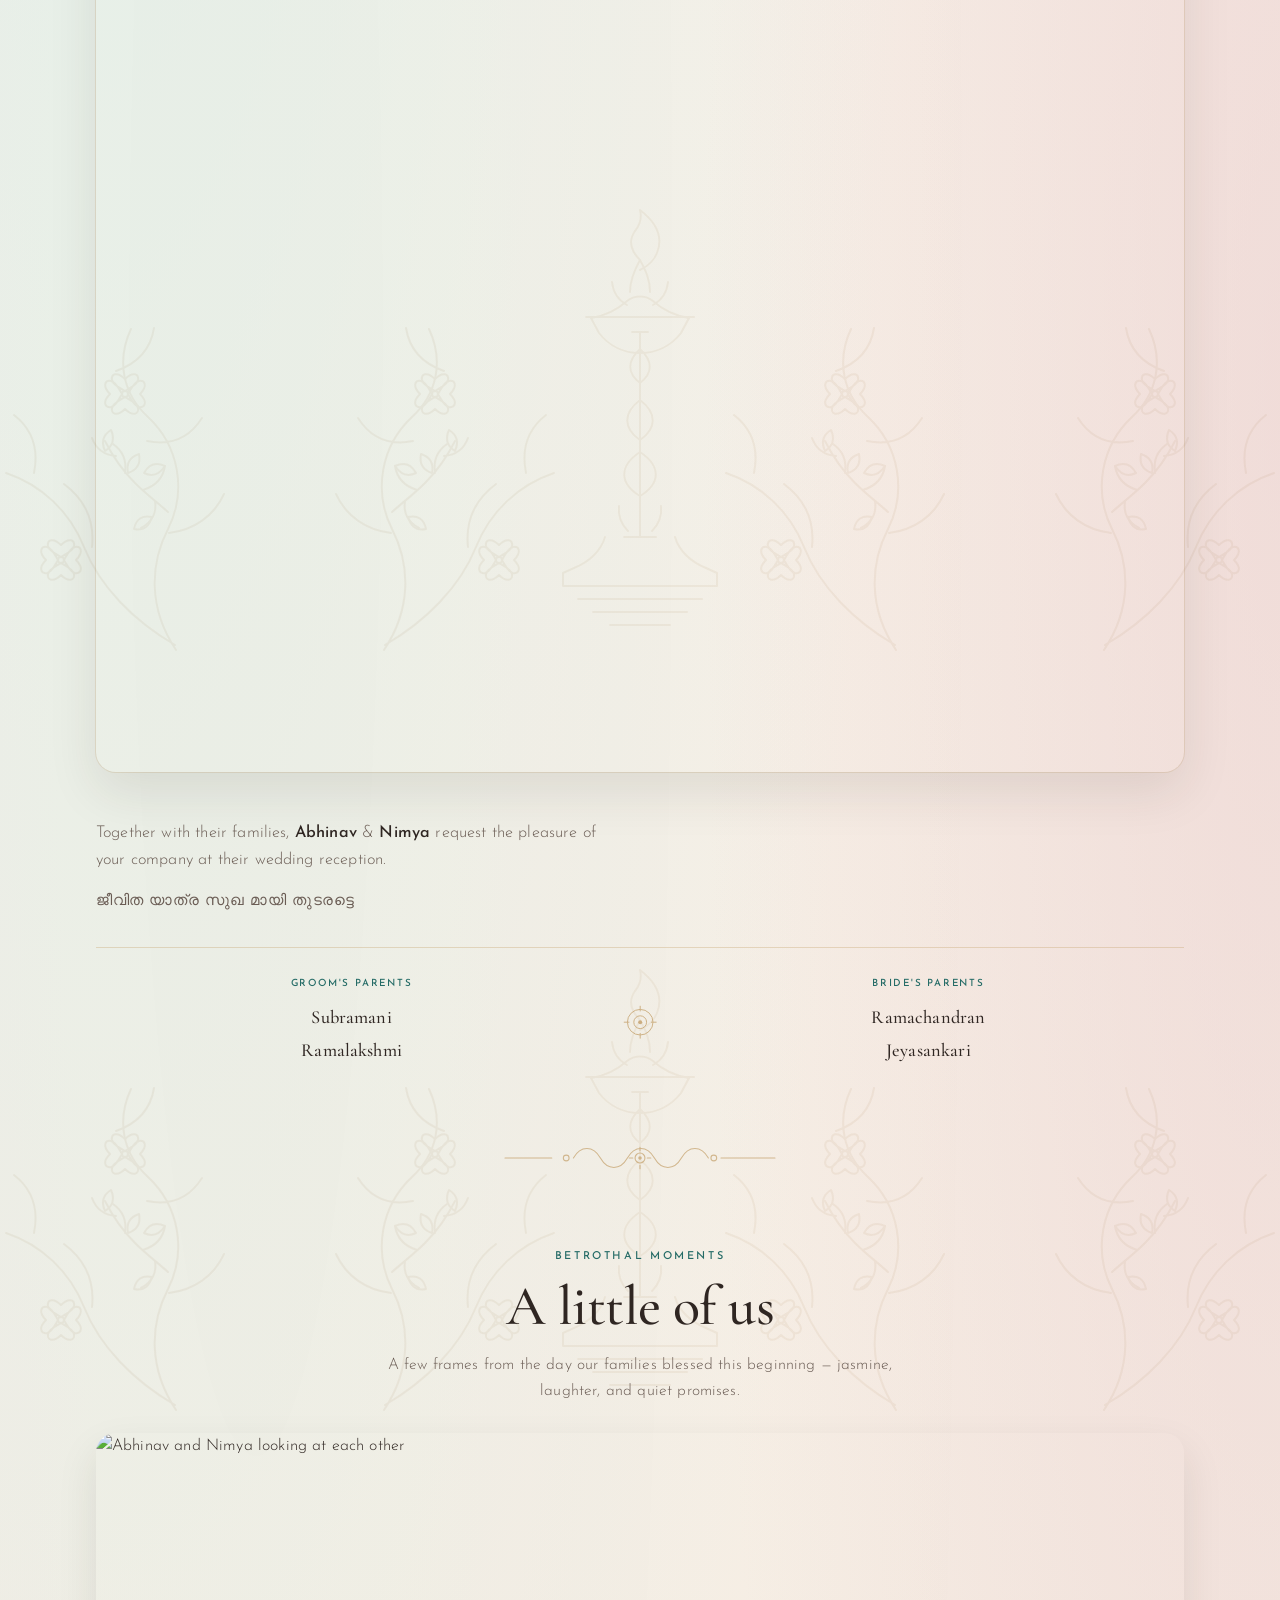
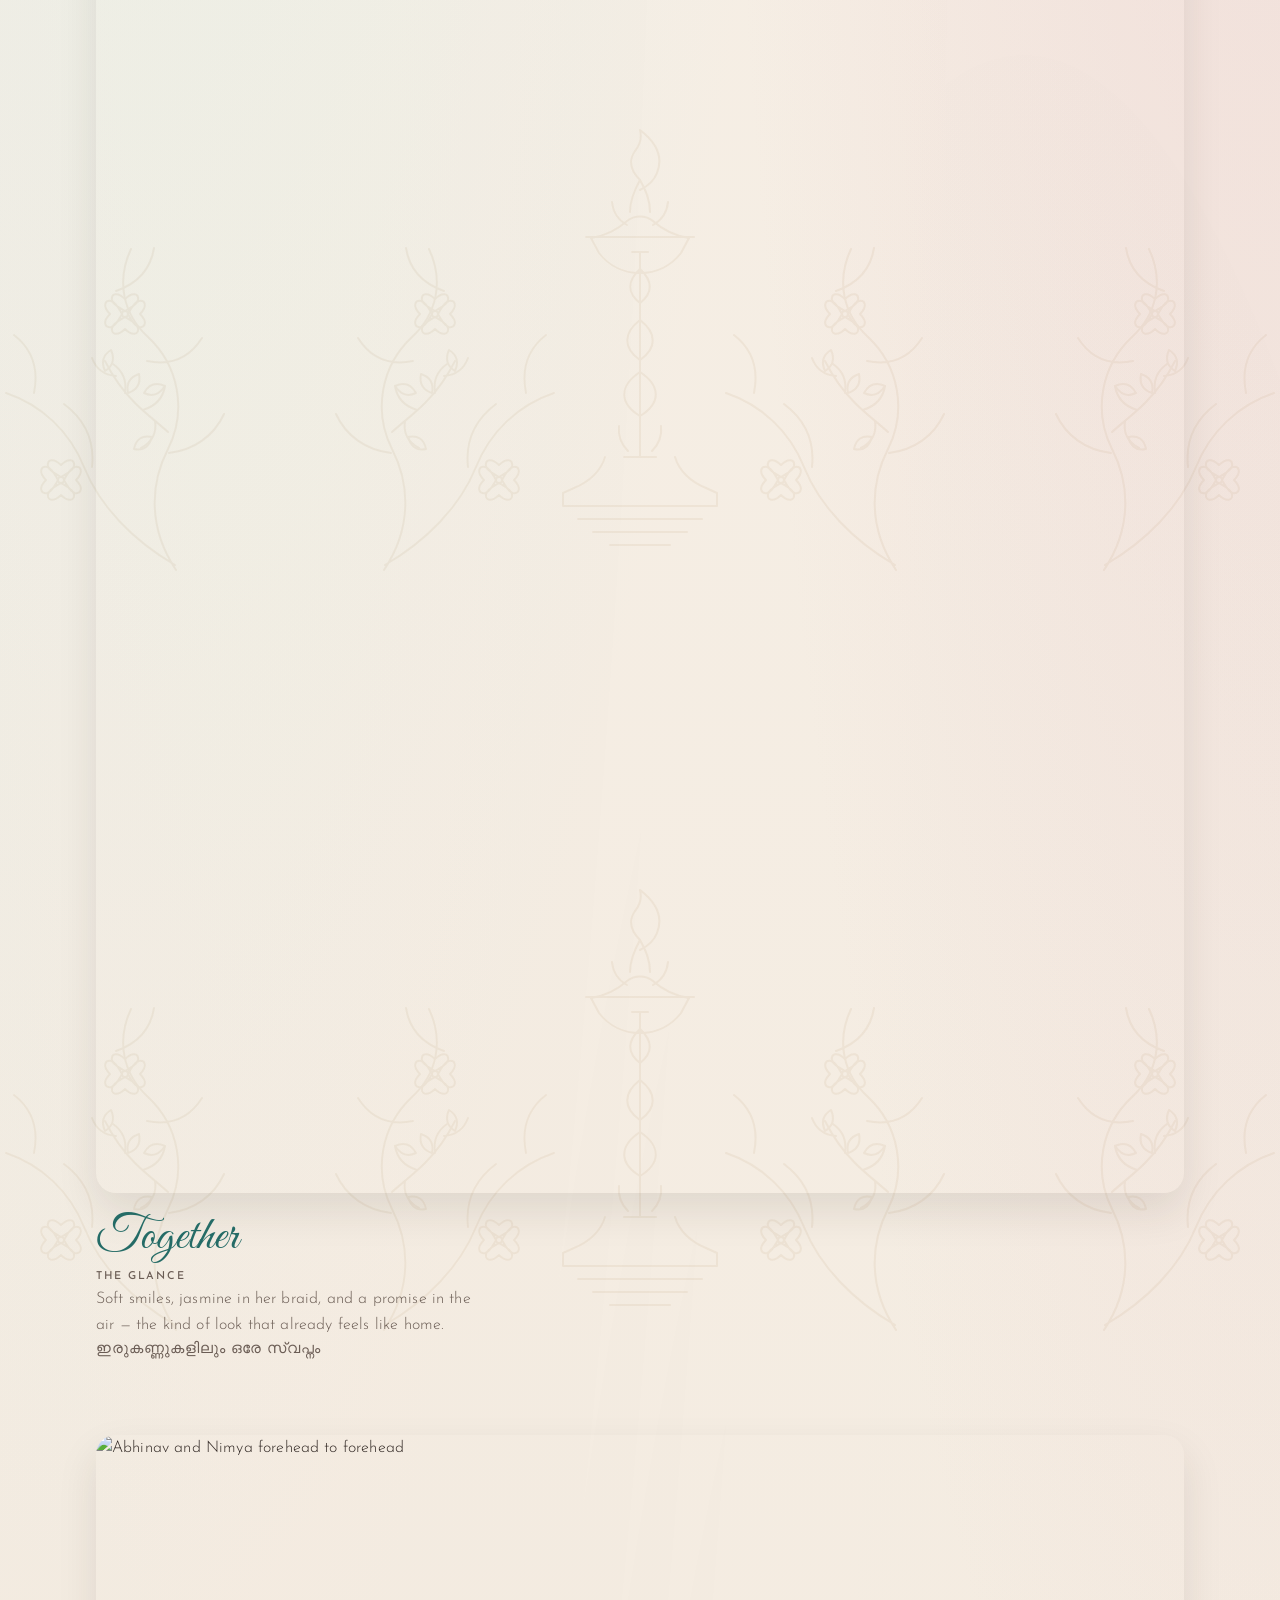
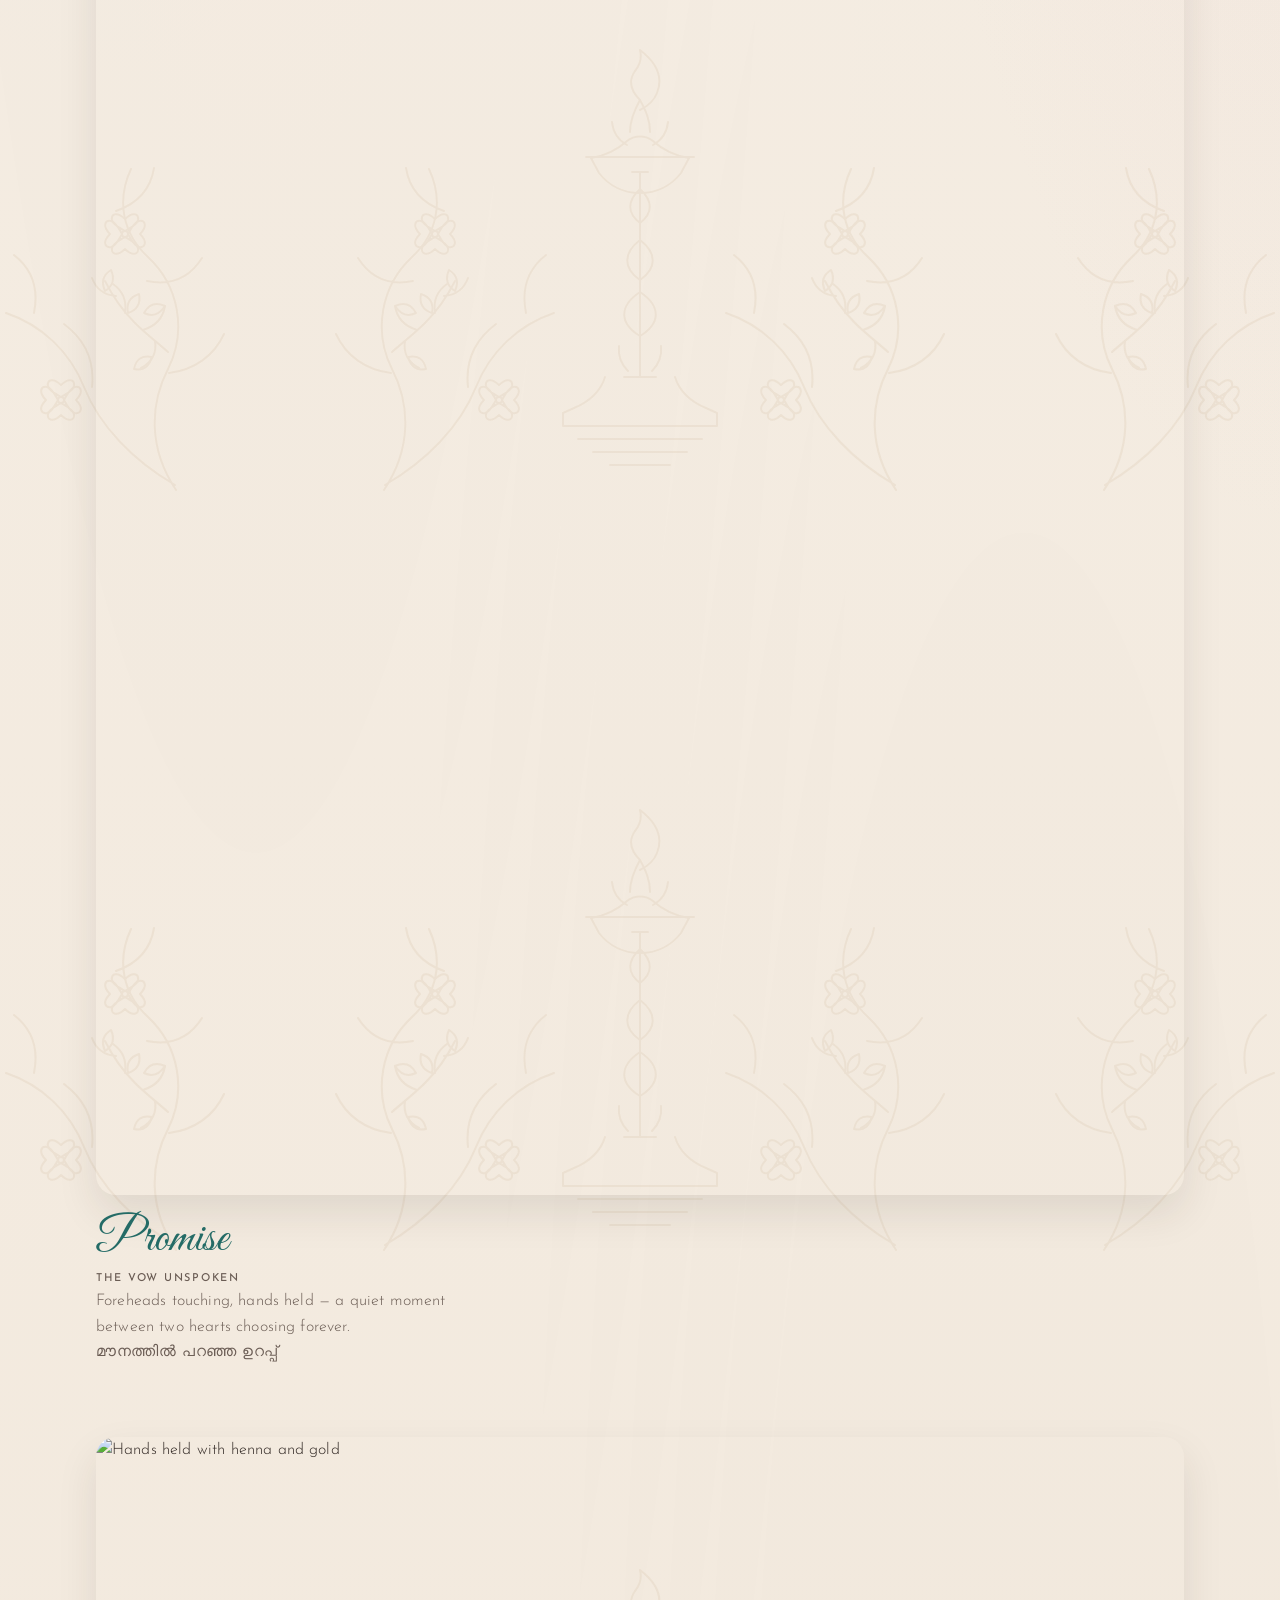
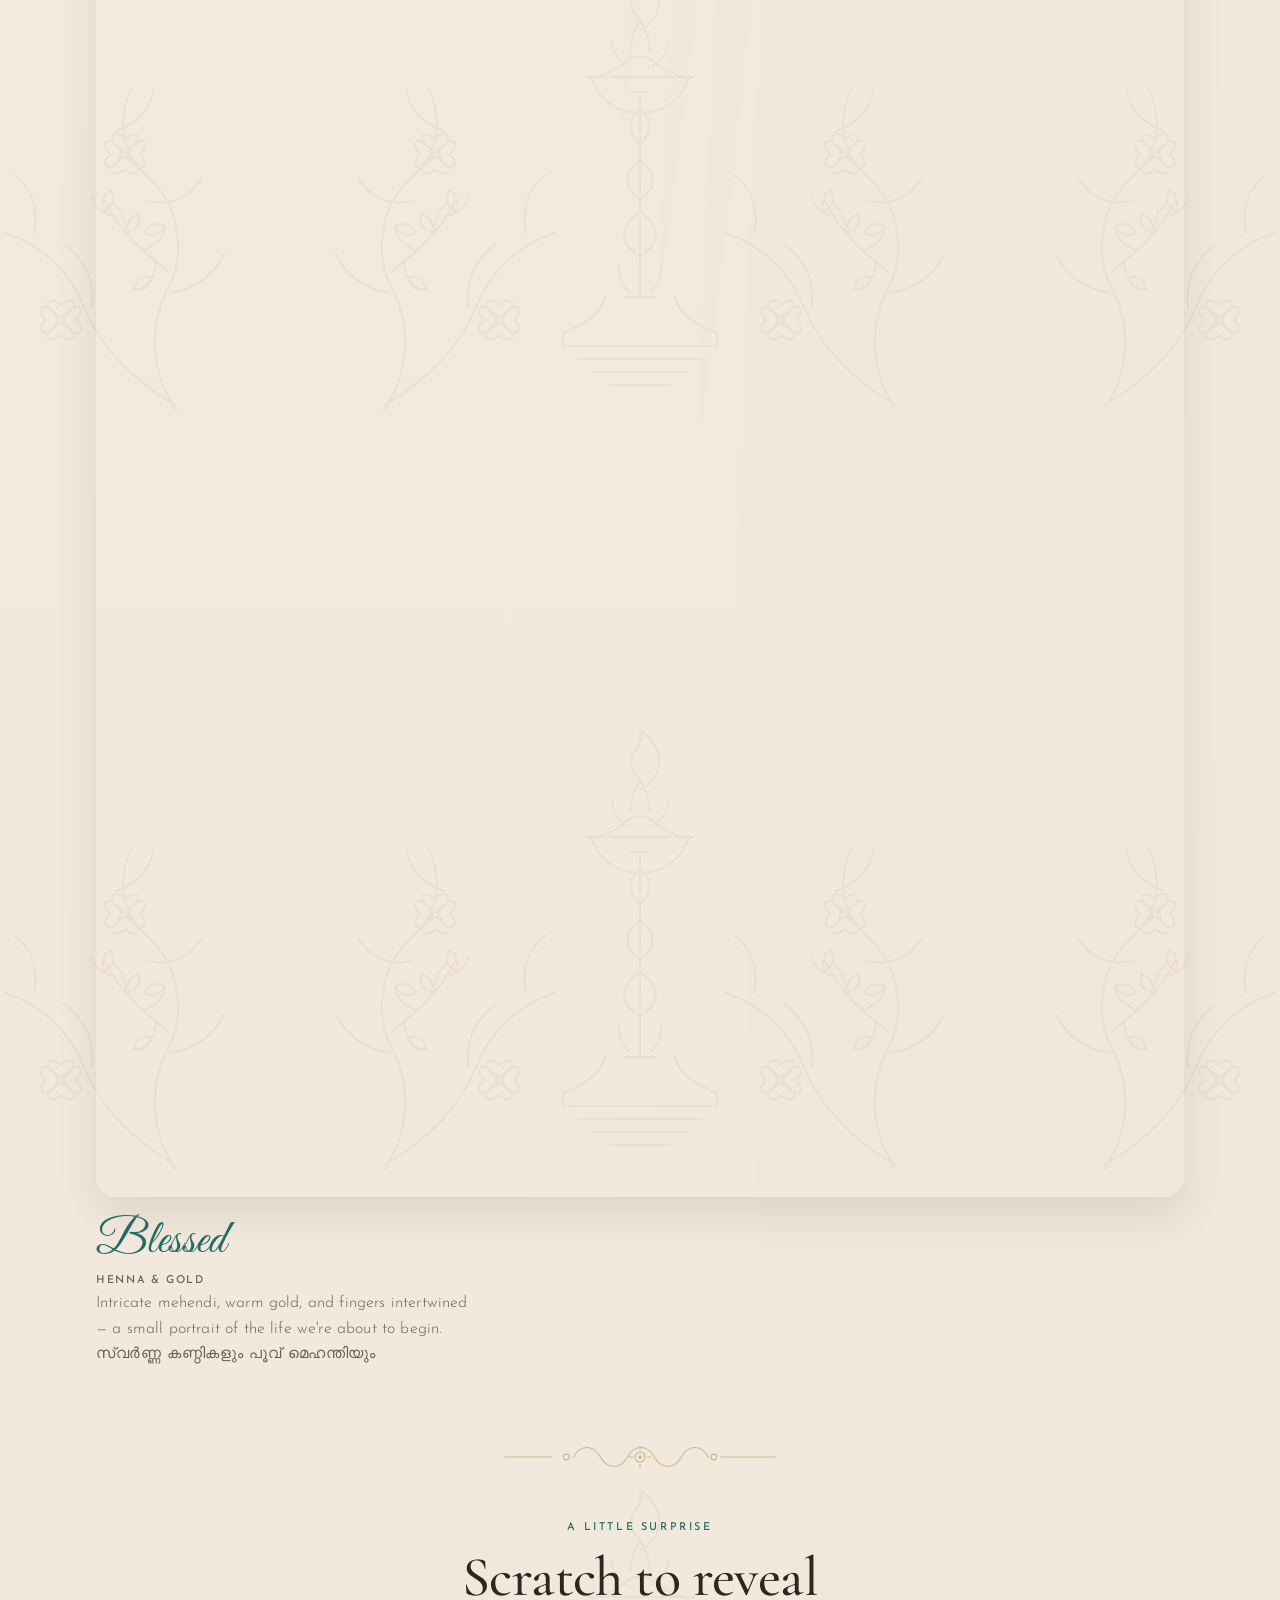
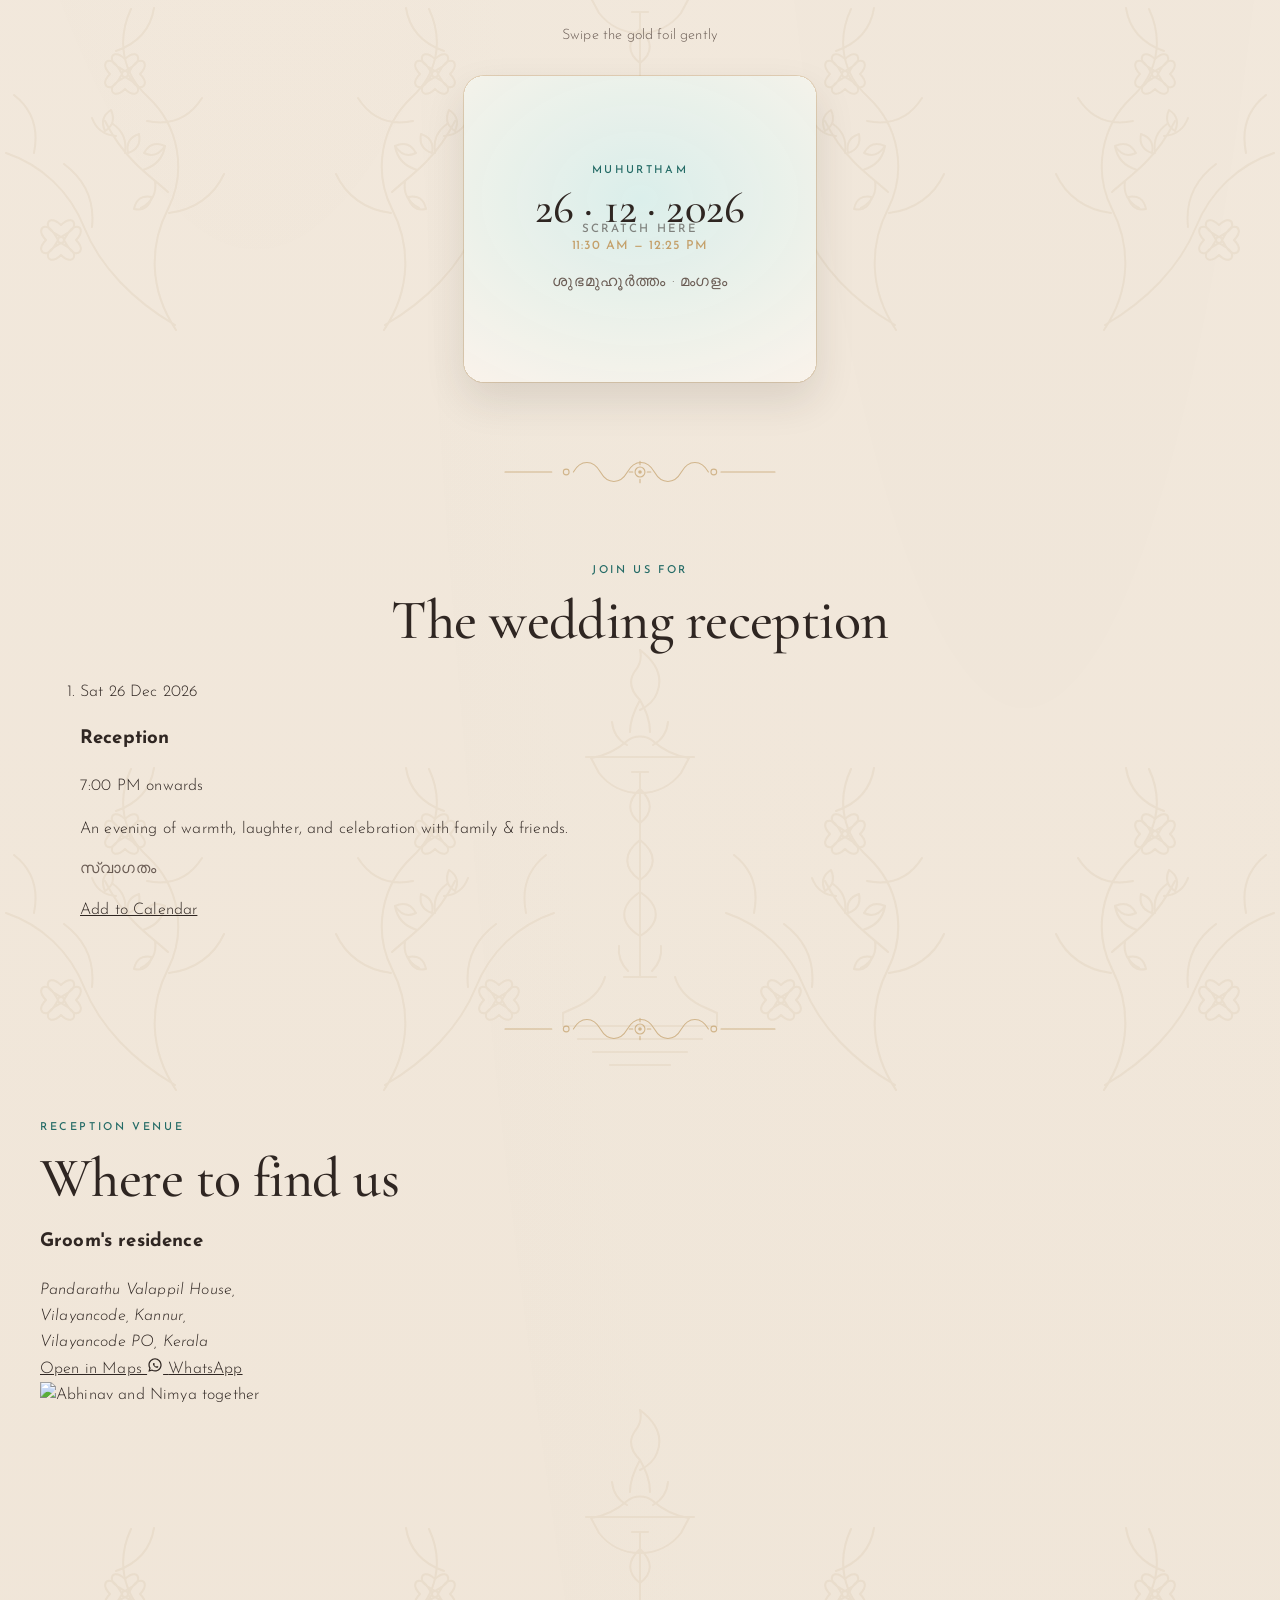
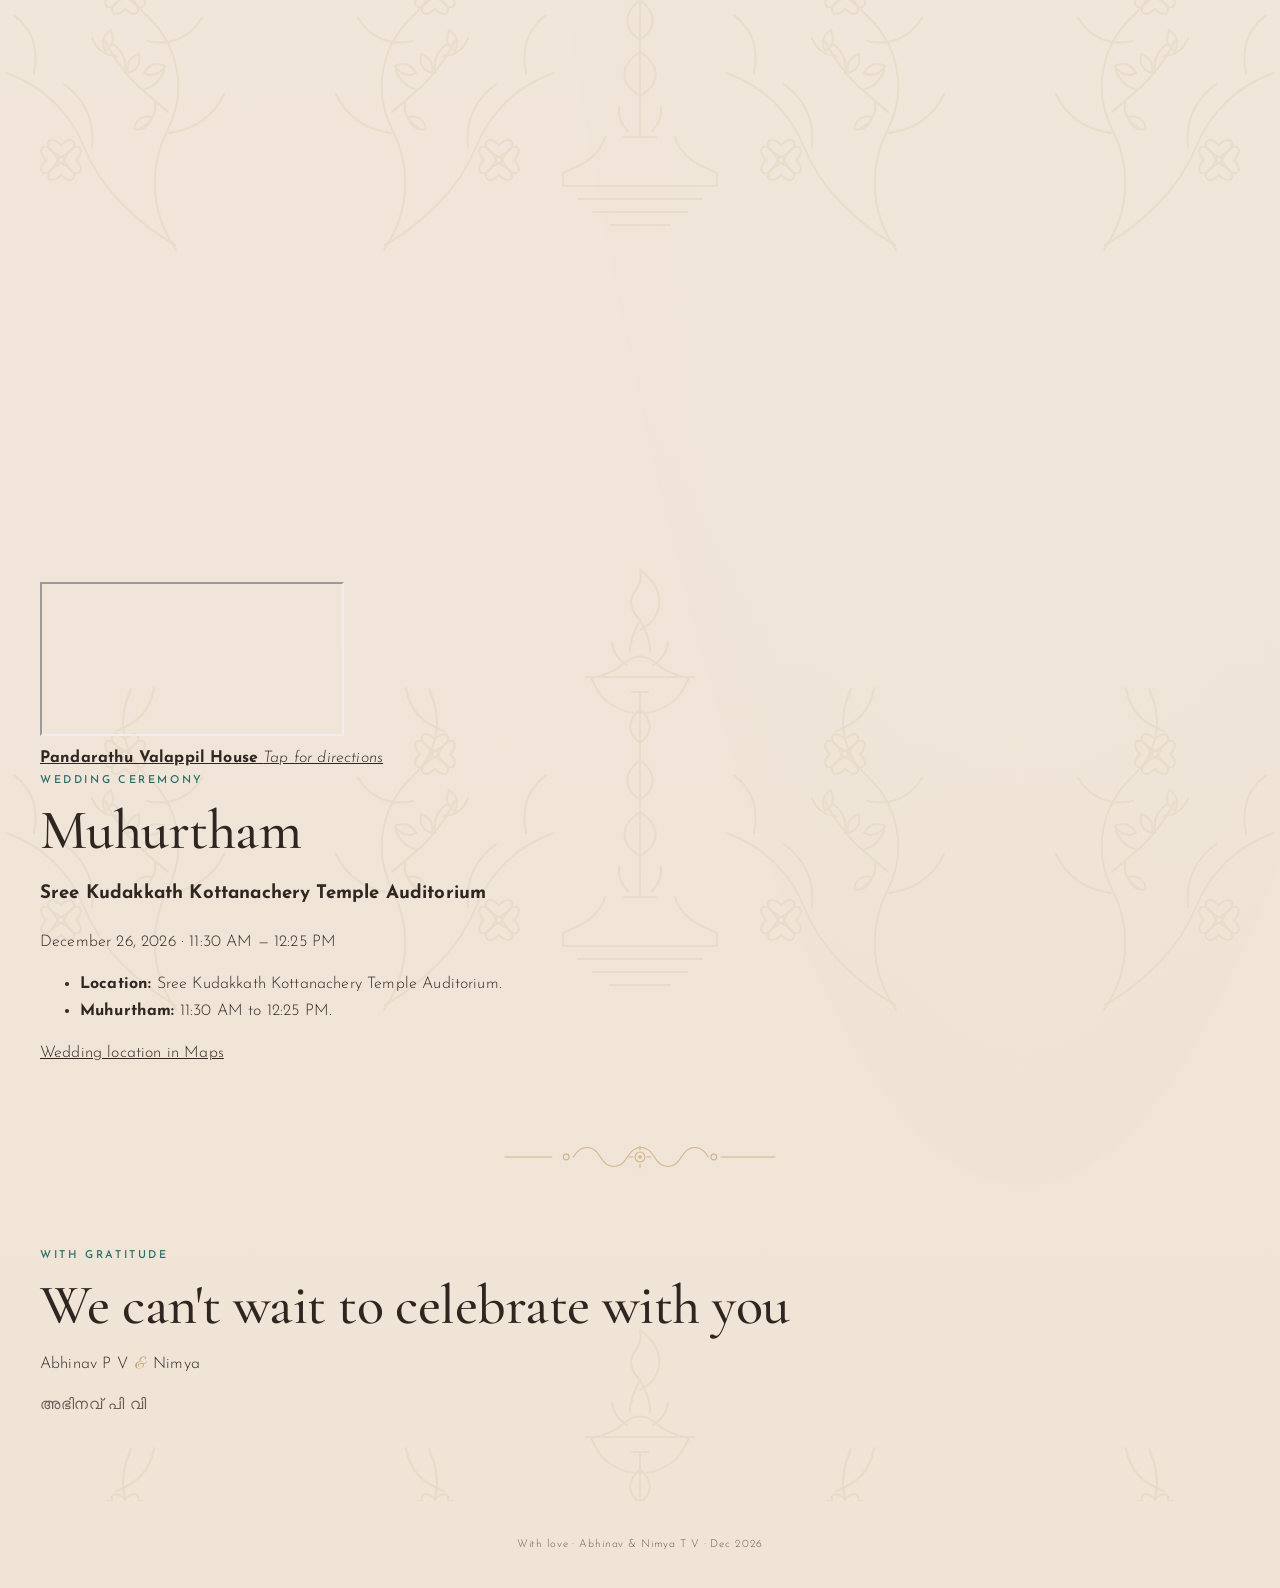
==== commit 97c89632: "Update index.html" ====
--- a/index.html
+++ b/index.html
@@ -157,7 +157,7 @@
             <strong>Abhinav</strong> &amp; <strong>Nimya</strong>
             request the pleasure of your company at their wedding reception.
           </p>
-          <p class="malayalam soft">ജീവിത യാത്ര സുഖമായി തുടരട്ടെ</p>
+          <p class="malayalam soft">ജീവിത യാത്ര സുഖ മായി തുടരട്ടെ</p>
           <div class="parents">
             <div class="parents__side">
               <h3>Groom's parents</h3>
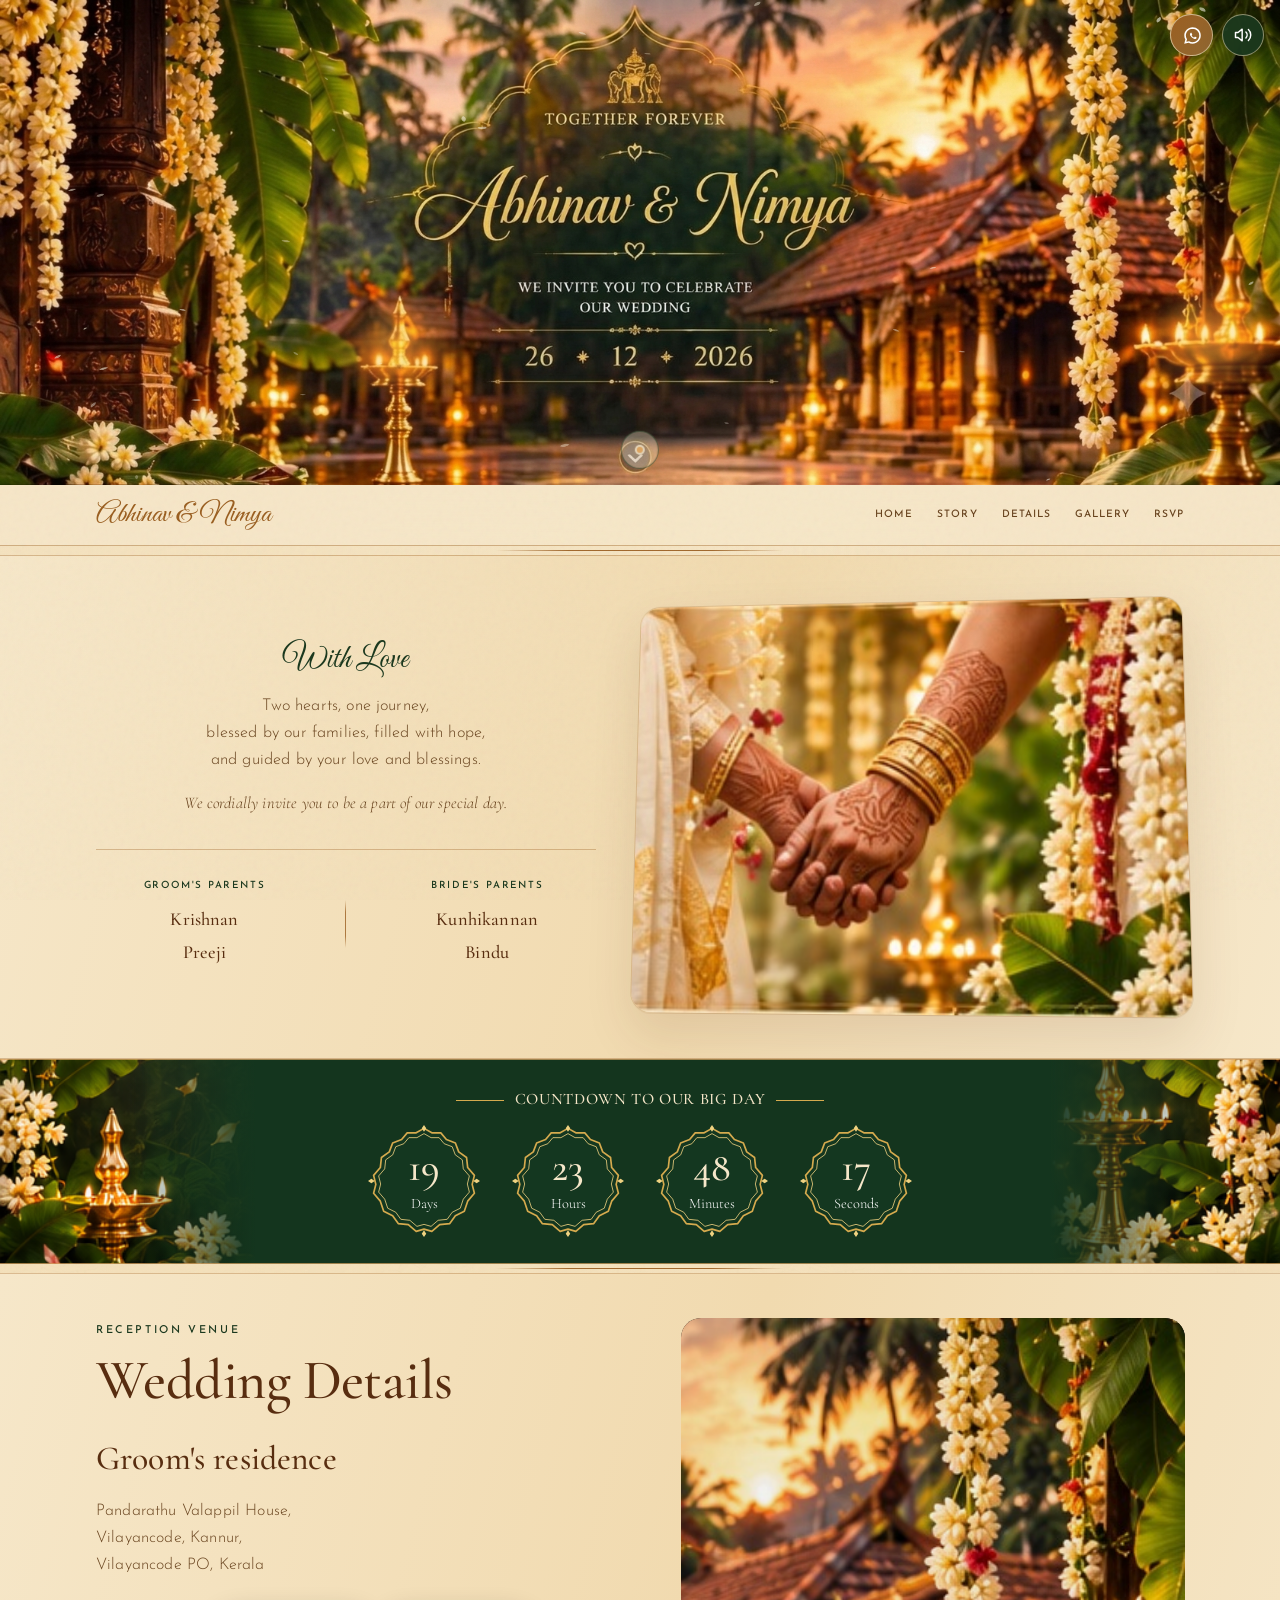
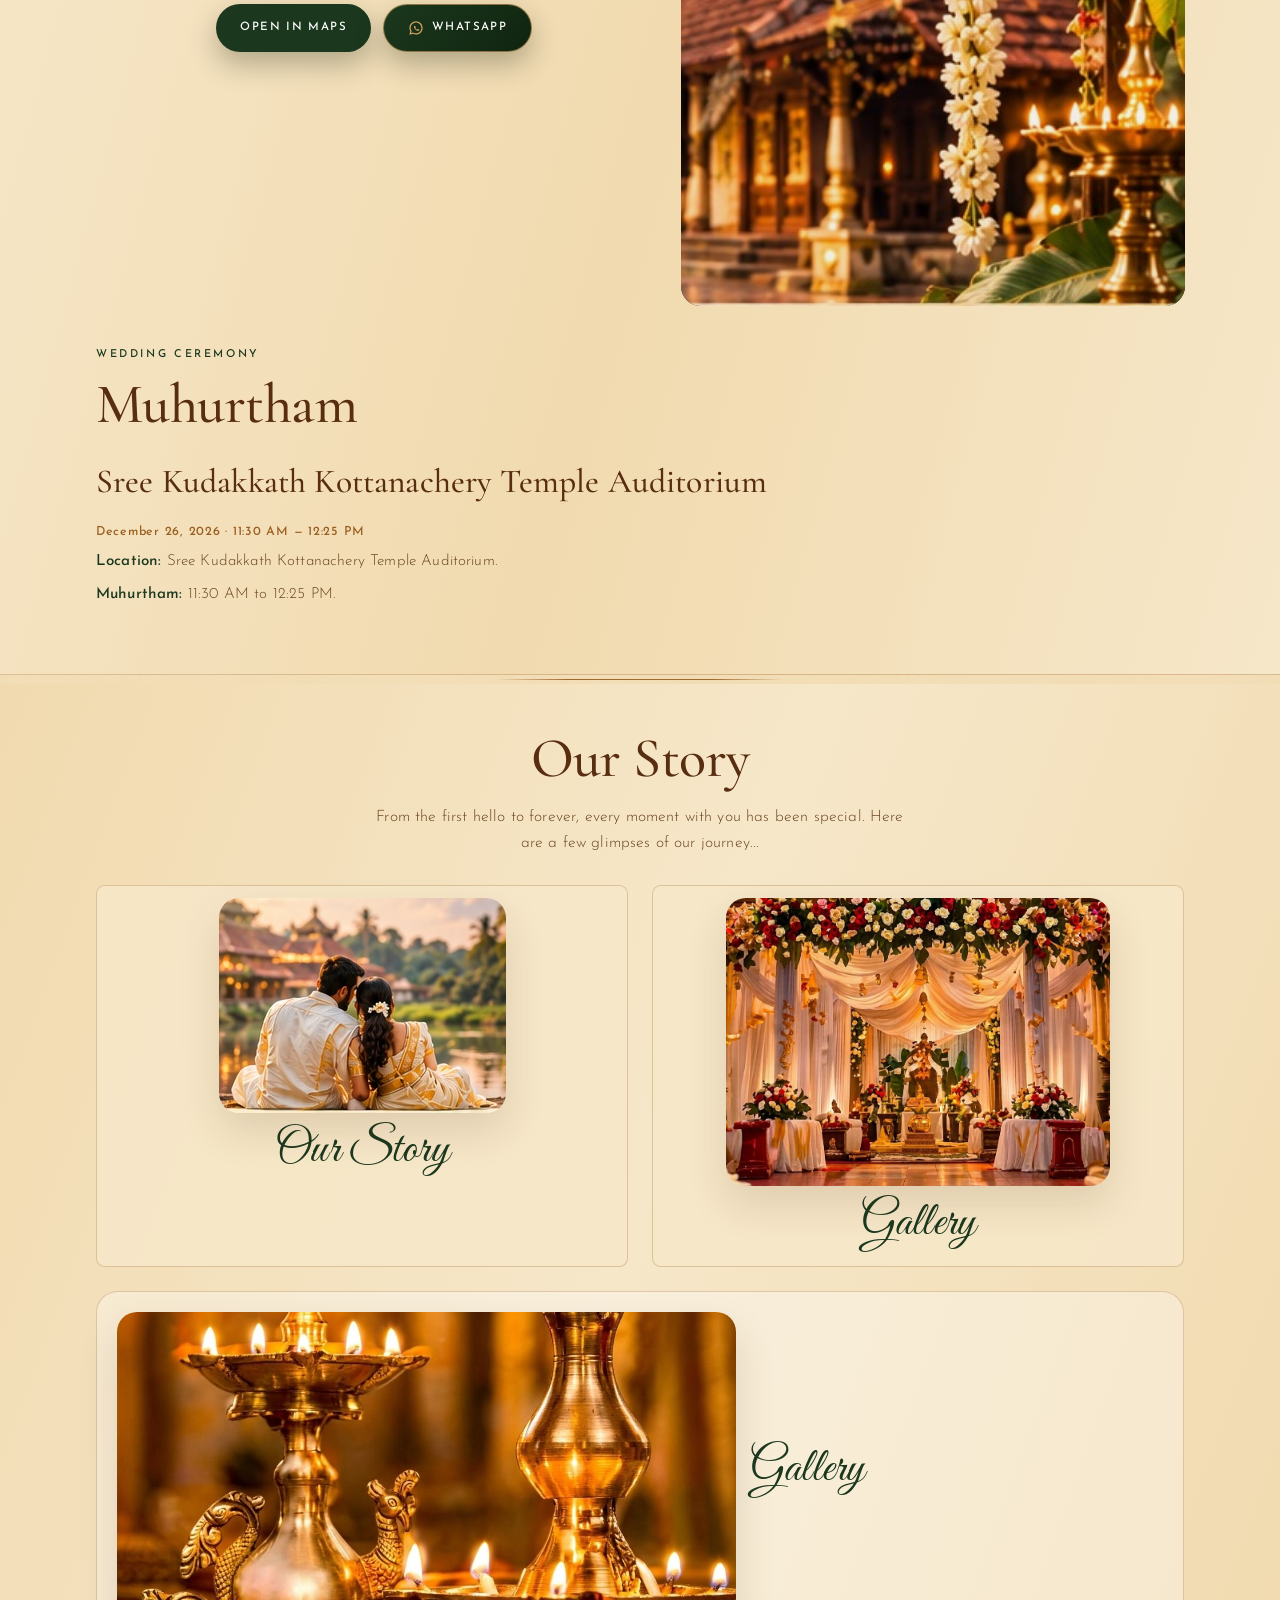
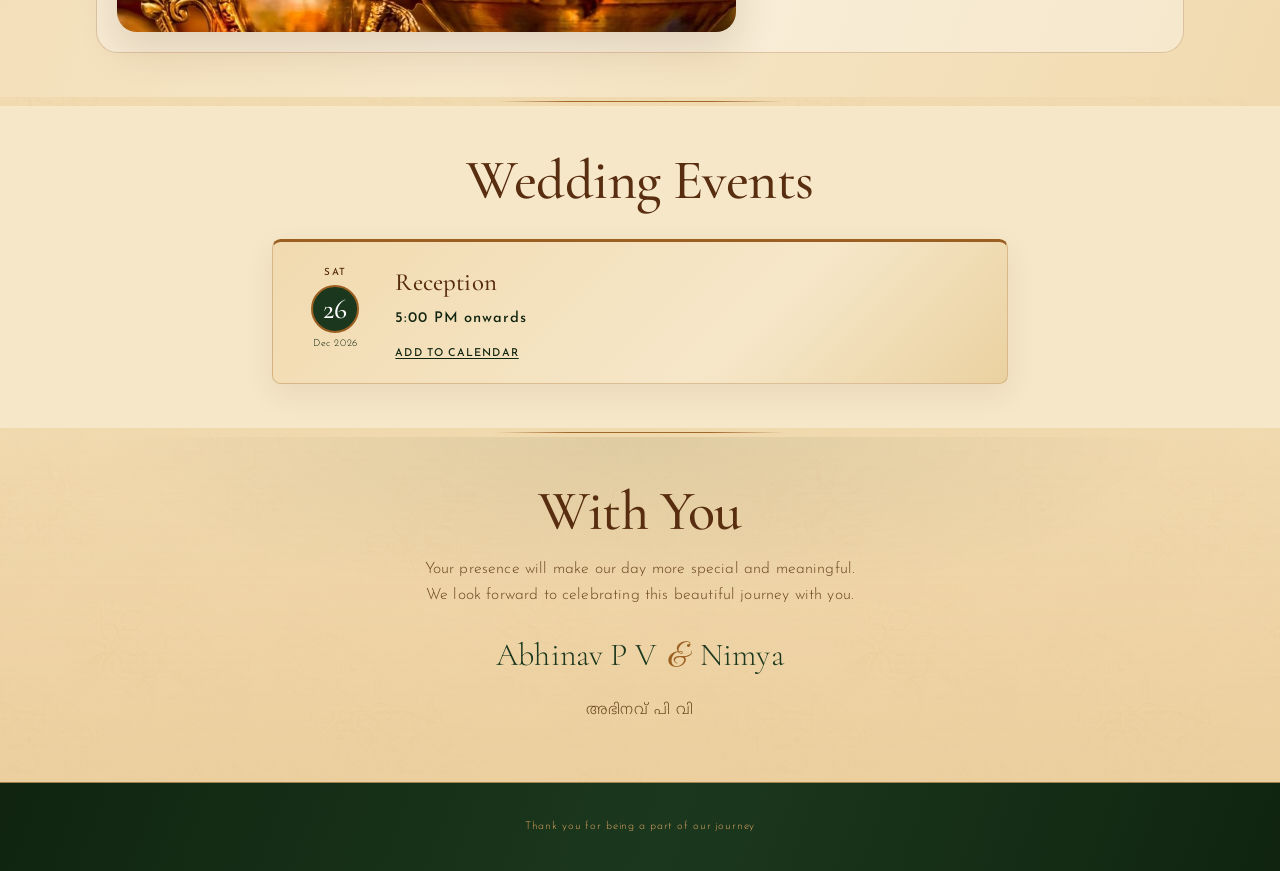
==== commit 35f2f9ac: "card add" ====
--- a/index.html
+++ b/index.html
@@ -3,14 +3,14 @@
 <head>
   <meta charset="UTF-8" />
   <meta name="viewport" content="width=device-width, initial-scale=1, viewport-fit=cover" />
-  <meta name="theme-color" content="#246b66" />
+  <meta name="theme-color" content="#1b2410" />
   <meta name="description" content="You're invited to the wedding reception of Abhinav & Nimya — December 26, 2026, Vilayancode, Kannur." />
   <meta property="og:type" content="website" />
   <meta property="og:url" content="https://abhinavwedsnimya.github.io/" />
   <meta property="og:title" content="Abhinav & Nimya · Wedding Invitation" />
   <meta property="og:description" content="Join Abhinav & Nimya for their wedding reception · December 26, 2026 · Vilayancode, Kannur" />
-  <meta property="og:image" content="https://abhinavwedsnimya.github.io/assets/images/og-preview.jpg" />
-  <meta property="og:image:secure_url" content="https://abhinavwedsnimya.github.io/assets/images/og-preview.jpg" />
+  <meta property="og:image" content="https://abhinavwedsnimya.github.io/assets/images/couple-2.jpg" />
+  <meta property="og:image:secure_url" content="https://abhinavwedsnimya.github.io/assets/images/couple-2.jpg" />
   <meta property="og:image:type" content="image/jpeg" />
   <meta property="og:image:width" content="1200" />
   <meta property="og:image:height" content="630" />
@@ -18,7 +18,7 @@
   <meta name="twitter:card" content="summary_large_image" />
   <meta name="twitter:title" content="Abhinav & Nimya · Wedding Invitation" />
   <meta name="twitter:description" content="Join Abhinav & Nimya for their wedding reception · December 26, 2026 · Vilayancode, Kannur" />
-  <meta name="twitter:image" content="https://abhinavwedsnimya.github.io/assets/images/og-preview.jpg" />
+  <meta name="twitter:image" content="https://abhinavwedsnimya.github.io/assets/images/couple-2.jpg" />
   <title>Abhinav & Nimya · Wedding</title>
   <link rel="icon" href="assets/icons/favicon.svg" type="image/svg+xml" />
   <link rel="icon" href="assets/icons/favicon.png" type="image/png" sizes="32x32" />
@@ -26,48 +26,24 @@
   <link rel="preconnect" href="https://fonts.googleapis.com" />
   <link rel="preconnect" href="https://fonts.gstatic.com" crossorigin />
   <link href="https://fonts.googleapis.com/css2?family=Cormorant+Garamond:ital,wght@0,400;0,500;0,600;1,400;1,500&family=Great+Vibes&family=Josefin+Sans:wght@300;400;500;600&family=Noto+Sans+Malayalam:wght@300;400;500&display=swap" rel="stylesheet" />
-  <link rel="stylesheet" href="styles.css?v=20261107" />
+  <link rel="stylesheet" href="styles.css?v=20261108-reference-countdown-35" />
 </head>
-<body class="is-veiled">
+<body>
   <!-- Soft veil threshold — remove this block (+ CSS .entry-veil + JS openEntryVeil) to revert -->
   <div class="entry-veil" id="entryVeil" role="dialog" aria-modal="true" aria-labelledby="entryVeilTitle">
     <button type="button" class="entry-veil__hit interactive" id="entryVeilBtn" data-tap aria-describedby="entryVeilHint">
       <span class="entry-veil__sheer" aria-hidden="true"></span>
       <span class="entry-veil__content">
-        <span class="entry-veil__eyebrow malayalam">മലയാളം വിവാഹ  ക്ഷണപത്രം</span>
+        <span class="entry-veil__eyebrow malayalam">മലയാളം വിവാഹ ക്ഷണപത്രം</span>
         <span class="entry-veil__title" id="entryVeilTitle">Abhinav &amp; Nimya</span>
         <span class="entry-veil__line" aria-hidden="true"></span>
         <span class="entry-veil__cta">Begin</span>
-        <span class="entry-veil__hint" id="entryVeilHint">Tap gently to enter</span>
+        <span class="entry-veil__hint" id="entryVeilHint">Tap to view the invitation</span>
       </span>
     </button>
   </div>
 
-  <svg xmlns="http://www.w3.org/2000/svg" style="display:none" aria-hidden="true">
-    <symbol id="kolam-line" viewBox="0 0 320 40">
-      <g fill="none" stroke="currentColor" stroke-width="1.2" stroke-linecap="round">
-        <path d="M10 20h52" />
-        <circle cx="78" cy="20" r="3.2" />
-        <path d="M86 20c8-14 22-14 30 0s22 14 30 0 22-14 30 0 22 14 30 0 22-14 30 0" />
-        <circle cx="242" cy="20" r="3.2" />
-        <path d="M250 20h60" />
-        <circle cx="160" cy="20" r="5.5" />
-        <circle cx="160" cy="20" r="2" fill="currentColor" stroke="none" />
-        <path d="M160 8v4M160 28v4M148 20h4M168 20h4" />
-      </g>
-    </symbol>
-    <symbol id="kolam-dot" viewBox="0 0 48 48">
-      <g fill="none" stroke="currentColor" stroke-width="1.2">
-        <circle cx="24" cy="24" r="16" />
-        <circle cx="24" cy="24" r="8" />
-        <circle cx="24" cy="24" r="2.5" fill="currentColor" stroke="none" />
-        <path d="M24 4v6M24 38v6M4 24h6M38 24h6" stroke-linecap="round" />
-      </g>
-    </symbol>
-  </svg>
-
   <div class="grain" aria-hidden="true"></div>
-  <canvas id="petals" class="petals" aria-hidden="true"></canvas>
   <div id="ripples" class="ripples" aria-hidden="true"></div>
   <div class="cursor" id="cursor" aria-hidden="true">
     <span class="cursor__ring"></span>
@@ -95,159 +71,115 @@
   </audio>
   <main class="page">
     <div class="page__texture" aria-hidden="true"></div>
-    <section class="hero" id="hero">
-      <div class="hero__wash" aria-hidden="true"></div>
-      <div class="hero__parallax" id="heroParallax">
-        <div class="hero__layer hero__layer--back" data-speed="0.25">
-          <img src="assets/images/couple-2.jpg" alt="" class="hero__img" width="1200" height="1600" fetchpriority="high" />
-        </div>
-        <div class="hero__veil" data-speed="0.4" aria-hidden="true"></div>
-        <div class="hero__glow" data-speed="0.55" aria-hidden="true"></div>
-      </div>
-      <div class="hero__content" data-speed="0.12">
-        <div class="kolam kolam--hero" aria-hidden="true">
-          <svg viewBox="0 0 320 40"><use href="#kolam-line" /></svg>
-        </div>
-        <p class="eyebrow malayalam">മലയാളം വിവാഹ ക്ഷണപത്രം</p>
-        <h1 class="names">
-          <span class="names__groom">Abhinav</span>
-          <span class="names__amp">&</span>
-          <span class="names__bride">Nimya</span>
-        </h1>
-        <p class="hero__sub">are getting married</p>
-        <p class="hero__date">December 26, 2026</p>
-        <div class="countdown" id="countdown" aria-label="Countdown to Muhurtham">
-          <div class="countdown__unit">
-            <span class="countdown__num" data-unit="days">00</span>
-            <span class="countdown__label">Days</span>
-          </div>
-          <div class="countdown__unit">
-            <span class="countdown__num" data-unit="hours">00</span>
-            <span class="countdown__label">Hours</span>
-          </div>
-          <div class="countdown__unit">
-            <span class="countdown__num" data-unit="mins">00</span>
-            <span class="countdown__label">Mins</span>
-          </div>
-          <div class="countdown__unit">
-            <span class="countdown__num" data-unit="secs">00</span>
-            <span class="countdown__label">Secs</span>
-          </div>
-        </div>
-        <p class="countdown__hint">until Muhurtham · Dec 26 · 11:30 AM</p>
-
-        <p class="scroll-cue hero__scroll-hint" aria-hidden="true">
-          <span>Our celebrations</span>
-          <span class="hero__scroll-hint__sub">Scroll for invite</span>
-          <span class="scroll-cue__arrow"></span>
-        </p>
-      </div>
-    </section>
-    <div class="kolam-divider" aria-hidden="true">
-      <svg viewBox="0 0 320 40"><use href="#kolam-line" /></svg>
-    </div>
+    <section class="hero hero--artwork" id="hero" aria-label="Abhinav and Nimya's wedding invitation">
+      <div class="hero__art-frame">
+        <img class="hero__art" src="assets/images/Media%20(4).jpg" alt="Together forever. Abhinav &amp; Nimya. We invite you to celebrate our wedding, 26 December 2026." width="1680" height="637" fetchpriority="high" />
+        <div class="hero__lamp-lights" aria-hidden="true">
+          <span></span><span></span>
+        </div>
+        <div class="hero__sparkles" aria-hidden="true">
+          <span></span><span></span><span></span>
+          <span></span><span></span><span></span>
+        </div>
+      </div>
+      <canvas id="petals" class="petals" aria-hidden="true"></canvas>
+    </section>
+    <header class="site-nav">
+      <a class="site-nav__brand" href="#hero">Abhinav &amp; Nimya</a>
+      <nav class="site-nav__links" aria-label="Main navigation">
+        <a href="#hero">Home</a>
+        <a href="#memories">Story</a>
+        <a href="#venue">Details</a>
+        <a href="#memories">Gallery</a>
+        <a href="#closing">RSVP</a>
+      </nav>
+    </header>
+    <div class="kolam-divider" aria-hidden="true"></div>
     <section class="invite section" id="invite">
       <div class="invite__grid">
         <figure class="invite__photo reveal">
-          <img src="assets/images/couple-4.jpg" alt="Abhinav and Nimya smiling together" width="1000" height="1250" loading="lazy" />
+          <img src="assets/images/template-invite-hands.jpg" alt="The couple holding hands during the wedding celebration" width="324" height="221" loading="lazy" />
         </figure>
         <div class="invite__copy reveal">
-          <p class="invite__lead">
-            Together with their families,
-            <strong>Abhinav</strong> &amp; <strong>Nimya</strong>
-            request the pleasure of your company at their wedding reception.
-          </p>
-          <p class="malayalam soft">ജീവിത യാത്ര സുഖ മായി തുടരട്ടെ</p>
+          <p class="invite__letter-title">With Love</p>
+          <p class="invite__lead">Two hearts, one journey,<br />
+            blessed by our families, filled with hope,<br />
+            and guided by your love and blessings.</p>
+          <p class="invite__letter-quote">We cordially invite you to be a part of our special day.</p>
           <div class="parents">
             <div class="parents__side">
               <h3>Groom's parents</h3>
-              <p>Subramani</p>
-              <p>Ramalakshmi</p>
+              <p>Krishnan</p>
+              <p>Preeji</p>
             </div>
-            <div class="parents__divider" aria-hidden="true">
-              <svg viewBox="0 0 48 48"><use href="#kolam-dot" /></svg>
-            </div>
+            <div class="parents__divider" aria-hidden="true"></div>
             <div class="parents__side">
               <h3>Bride's parents</h3>
-              <p>Ramachandran</p>
-              <p>Jeyasankari</p>
+              <p>Kunhikannan</p>
+              <p>Bindu</p>
             </div>
           </div>
         </div>
       </div>
     </section>
-    <div class="kolam-divider" aria-hidden="true">
-      <svg viewBox="0 0 320 40"><use href="#kolam-line" /></svg>
-    </div>
+    <section class="countdown-band" aria-label="Countdown to our wedding">
+      <p class="countdown-band__title">Countdown to our big day</p>
+      <div class="countdown" id="countdown" aria-label="Countdown to Muhurtham">
+        <div class="countdown__unit">
+          <span class="countdown__num" data-unit="days">00</span>
+          <span class="countdown__label">Days</span>
+        </div>
+        <div class="countdown__unit">
+          <span class="countdown__num" data-unit="hours">00</span>
+          <span class="countdown__label">Hours</span>
+        </div>
+        <div class="countdown__unit">
+          <span class="countdown__num" data-unit="mins">00</span>
+          <span class="countdown__label">Minutes</span>
+        </div>
+        <div class="countdown__unit">
+          <span class="countdown__num" data-unit="secs">00</span>
+          <span class="countdown__label">Seconds</span>
+        </div>
+      </div>
+    </section>
+    <div class="kolam-divider" aria-hidden="true"></div>
     <section class="memories section" id="memories">
       <div class="section-head reveal">
-        <p class="eyebrow">Betrothal moments</p>
-        <h2 class="section-title">A little of us</h2>
-        <p class="section-lead">A few frames from the day our families blessed this beginning — jasmine, laughter, and quiet promises.</p>
+        <h2 class="section-title">Our Story</h2>
+        <p class="section-lead">From the first hello to forever, every moment with you has been special. Here are a few glimpses of our journey...</p>
       </div>
       <div class="memory-stack">
         <article class="memory memory--left reveal">
           <div class="memory__frame">
-            <img src="assets/images/couple-3.jpg" alt="Abhinav and Nimya looking at each other" width="1000" height="1250" loading="lazy" />
+            <img src="assets/images/template-story-couple.jpg" alt="The couple seated together outdoors" width="287" height="222" loading="lazy" />
           </div>
           <div class="memory__caption">
-            <span class="memory__word">Together</span>
-            <p class="memory__kicker">The glance</p>
-            <p>Soft smiles, jasmine in her braid, and a promise in the air — the kind of look that already feels like home.</p>
-            <p class="malayalam soft">ഇരുകണ്ണുകളിലും ഒരേ സ്വപ്നം</p>
+            <span class="memory__word">Our Story</span>
           </div>
         </article>
         <article class="memory memory--right reveal">
           <div class="memory__frame">
-            <img src="assets/images/couple-7.jpg" alt="Abhinav and Nimya forehead to forehead" width="1000" height="1250" loading="lazy" />
+            <img src="assets/images/template-gallery-stage.jpg" alt="Wedding stage decorated with flowers and lights" width="274" height="103" loading="lazy" />
           </div>
           <div class="memory__caption">
-            <span class="memory__word">Promise</span>
-            <p class="memory__kicker">The vow unspoken</p>
-            <p>Foreheads touching, hands held — a quiet moment between two hearts choosing forever.</p>
-            <p class="malayalam soft">മൗനത്തില്‍ പറഞ്ഞ ഉറപ്പ്</p>
+            <span class="memory__word">Gallery</span>
           </div>
         </article>
         <article class="memory memory--left memory--hands reveal">
           <div class="memory__frame memory__frame--wide">
-            <img src="assets/images/couple-5.jpg" alt="Hands held with henna and gold" width="1200" height="800" loading="lazy" />
+            <img src="assets/images/template-gallery-lamp.jpg" alt="Traditional brass lamps at the wedding" width="102" height="103" loading="lazy" />
           </div>
           <div class="memory__caption">
-            <span class="memory__word">Blessed</span>
-            <p class="memory__kicker">Henna &amp; gold</p>
-            <p>Intricate mehendi, warm gold, and fingers intertwined — a small portrait of the life we're about to begin.</p>
-            <p class="malayalam soft">സ്വർണ്ണ കണ്ഠികളും പൂവ് മെഹന്തിയും</p>
+            <span class="memory__word">Gallery</span>
           </div>
         </article>
       </div>
     </section>
-    <div class="kolam-divider" aria-hidden="true">
-      <svg viewBox="0 0 320 40"><use href="#kolam-line" /></svg>
-    </div>
-    <section class="scratch-section section" id="scratch">
-      <div class="section-head reveal">
-        <p class="eyebrow">A little surprise</p>
-        <h2 class="section-title">Scratch to reveal</h2>
-        <p class="scratch-hint">Swipe the gold foil gently</p>
-      </div>
-      <div class="scratch reveal" id="scratchCard">
-        <div class="scratch__reveal">
-          <p class="scratch__eyebrow">Muhurtham</p>
-          <p class="scratch__date">26 · 12 · 2026</p>
-          <p class="scratch__time">11:30 AM — 12:25 PM</p>
-          <p class="malayalam soft scratch__blessing">ശുഭമുഹൂർത്തം · മംഗളം</p>
-        </div>
-        <canvas class="scratch__canvas interactive" id="scratchCanvas" aria-label="Scratch card"></canvas>
-        <p class="scratch__guide" id="scratchGuide">Scratch here</p>
-      </div>
-    </section>
-    <div class="kolam-divider" aria-hidden="true">
-      <svg viewBox="0 0 320 40"><use href="#kolam-line" /></svg>
-    </div>
+    <div class="kolam-divider" aria-hidden="true"></div>
     <section class="events section" id="events">
       <div class="section-head reveal">
-        <p class="eyebrow">Join us for</p>
-        <h2 class="section-title">The wedding reception</h2>
+        <h2 class="section-title">Wedding Events</h2>
       </div>
 
       <ol class="timeline">
@@ -259,9 +191,7 @@
           </div>
           <div class="timeline__body">
             <h3>Reception</h3>
-            <p class="timeline__time">7:00 PM onwards</p>
-            <p>An evening of warmth, laughter, and celebration with family &amp; friends.</p>
-            <p class="malayalam soft">സ്വാഗതം</p>
+            <p class="timeline__time">5:00 PM onwards</p>
             <div class="cal-actions">
               <a class="link-btn interactive" data-gcal="reception" href="#" target="_blank" rel="noopener noreferrer" data-tap>Add to Calendar</a>
             </div>
@@ -269,14 +199,12 @@
         </li>
       </ol>
     </section>
-    <div class="kolam-divider" aria-hidden="true">
-      <svg viewBox="0 0 320 40"><use href="#kolam-line" /></svg>
-    </div>
+    <div class="kolam-divider" aria-hidden="true"></div>
     <section class="venue section" id="venue">
       <div class="venue__top">
         <div class="venue__card reveal">
           <p class="eyebrow">Reception venue</p>
-          <h2 class="section-title">Where to find us</h2>
+          <h2 class="section-title">Wedding Details</h2>
           <h3 class="venue__name selectable">Groom's residence</h3>
           <address class="venue__address selectable">
             Pandarathu Valappil House,<br />
@@ -302,7 +230,7 @@
           </div>
         </div>
         <div class="venue__hands reveal">
-          <img src="assets/images/couple-6.jpg" alt="Abhinav and Nimya together" width="1200" height="800" loading="lazy" />
+          <img src="assets/images/template-hero-temple.jpg" alt="Temple framed by jasmine garlands and brass lamps" width="334" height="390" loading="lazy" />
         </div>
       </div>
       <div class="venue__top reach reveal">
@@ -340,36 +268,26 @@
             <li><strong>Location:</strong> Sree Kudakkath Kottanachery Temple Auditorium.</li>
             <li><strong>Muhurtham:</strong> 11:30 AM to 12:25 PM.</li>
           </ul>
-          <div class="venue__actions">
-            <a
-              class="btn interactive"
-              href="https://www.google.com/maps/search/?api=1&amp;query=Sree%20Kudakkath%20Kottanachery%20Temple%20Auditorium"
-              target="_blank"
-              rel="noopener noreferrer"
-              data-tap
-            >Wedding location in Maps</a>
-          </div>
-        </div>
-      </div>
-    </section>
-    <div class="kolam-divider" aria-hidden="true">
-      <svg viewBox="0 0 320 40"><use href="#kolam-line" /></svg>
-    </div>
+        </div>
+      </div>
+    </section>
+    <div class="kolam-divider" aria-hidden="true"></div>
     <section class="closing section" id="closing">
       <div class="closing__inner reveal">
-        <p class="eyebrow">With gratitude</p>
-        <h2 class="section-title">We can't wait to celebrate with you</h2>
+        <h2 class="section-title">With You</h2>
+        <p class="section-lead">Your presence will make our day more special and meaningful.<br />
+          We look forward to celebrating this beautiful journey with you.</p>
         <p class="closing__names">Abhinav P V <span class="amp">&</span> Nimya</p>
         <p class="malayalam soft">അഭിനവ് പി വി</p>
       </div>
     </section>
   </main>
   <footer class="footer">
-    <p>With love · Abhinav &amp; Nimya T V · Dec 2026</p>
+    <p>Thank you for being a part of our journey</p>
   </footer>
   <div class="toast" id="toast" role="status" aria-live="polite" hidden></div>
   <canvas id="confetti" class="confetti" aria-hidden="true"></canvas>
-  <script src="script.js?v=20261010"></script>
+  <script src="script.js?v=20261108-reference-copy-4"></script>
   
 <script>
 (function () {
@@ -444,4 +362,3 @@
 </script>
 </body>
 </html>
-
--- a/styles.css
+++ b/styles.css
@@ -1,22 +1,22 @@
 :root {
-  --teal: #246b66;
-  --teal-deep: #1a524e;
-  --teal-soft: #d9efeb;
-  --blush: #e9c5c8;
-  --blush-deep: #d4a0a5;
-  --gold: #c4a06a;
-  --gold-soft: #e8d4b0;
-  --ivory: #f8f2ea;
-  --ivory-deep: #efe4d6;
-  --ink: #2f2622;
-  --ink-soft: #6a5c54;
+  --teal: #1b381e;
+  --teal-deep: #10240f;
+  --teal-soft: #ead9b5;
+  --blush: #c86a22;
+  --blush-deep: #8c4c1c;
+  --gold: #9b5f21;
+  --gold-soft: #daa361;
+  --ivory: #f6e7c9;
+  --ivory-deep: #f1daaf;
+  --ink: #582d10;
+  --ink-soft: #69441f;
   --black: #0a0a0a;
   --white: #ffffff;
 
   --font-display: "Cormorant Garamond", Georgia, serif;
   --font-script: "Great Vibes", cursive;
   --font-ui: "Josefin Sans", system-ui, sans-serif;
-  --font-malayalam: "Noto Sans  Malayalam", "Josefin Sans", sans-serif;
+  --font-malayalam: "Noto Sans Malayalam", "Josefin Sans", sans-serif;
 
   --ease: cubic-bezier(0.22, 1, 0.36, 1);
   --space: clamp(1.25rem, 4vw, 2.5rem);
@@ -41,7 +41,7 @@
   font-weight: 300;
   line-height: 1.65;
   letter-spacing: 0.01em;
-  background: #2a221e;
+  background: #1b2410;
   overflow-x: hidden;
   -webkit-font-smoothing: antialiased;
   -webkit-user-select: none;
@@ -59,7 +59,7 @@
   position: fixed;
   inset: 0;
   z-index: 400;
-  display: grid;
+  display: none;
   place-items: stretch;
 }
 
@@ -88,13 +88,8 @@
   position: absolute;
   inset: 0;
   background:
-    radial-gradient(ellipse 80% 55% at 50% 42%, rgba(248, 242, 234, 0.55) 0%, transparent 70%),
-    linear-gradient(
-      165deg,
-      rgba(248, 242, 234, 0.92) 0%,
-      rgba(217, 239, 235, 0.78) 45%,
-      rgba(232, 212, 176, 0.72) 100%
-    );
+    radial-gradient(ellipse 80% 55% at 50% 42%, rgba(27, 36, 16, 0.08) 0%, transparent 70%),
+    linear-gradient(145deg, #f6e7c9 0%, #f1daaf 58%, #eed6aa 100%);
   backdrop-filter: blur(14px) saturate(1.05);
   -webkit-backdrop-filter: blur(14px) saturate(1.05);
   transition: opacity 0.9s var(--ease), transform 1.1s var(--ease);
@@ -123,11 +118,11 @@
 }
 
 .entry-veil__eyebrow {
-  font-family: var(--font-tamil);
+  font-family: var(--font-malayalam);
   font-size: 0.72rem;
   letter-spacing: 0.18em;
   text-transform: none;
-  color: var(--teal);
+  color: var(--teal-deep);
   opacity: 0.85;
 }
 
@@ -151,7 +146,7 @@
   margin-top: 0.35rem;
   font-family: var(--font-script);
   font-size: clamp(2.4rem, 8vw, 3.1rem);
-  color: var(--teal-deep);
+  color: var(--teal);
   line-height: 1;
   animation: entry-veil-pulse 2.4s var(--ease) infinite;
 }
@@ -269,24 +264,24 @@
 .cursor__ring {
   width: 2.4rem;
   height: 2.4rem;
-  border: 1.5px solid rgba(36, 107, 102, 0.55);
-  background: rgba(248, 242, 234, 0.35);
-  box-shadow: 0 2px 10px rgba(47, 38, 34, 0.12);
+  border: 1.5px solid rgba(27, 56, 30, 0.55);
+  background: rgba(246, 231, 201, 0.35);
+  box-shadow: 0 2px 10px rgba(88, 45, 16, 0.12);
   transition: width 0.25s var(--ease), height 0.25s var(--ease), border-color 0.25s var(--ease);
 }
 
 .cursor__dot {
   width: 0.4rem;
   height: 0.4rem;
-  background: #c4a06a;
-  box-shadow: 0 0 0 2px rgba(248, 242, 234, 0.8), 0 0 12px rgba(196, 160, 106, 0.45);
+  background: var(--gold-soft);
+  box-shadow: 0 0 0 2px rgba(246, 231, 201, 0.8), 0 0 12px rgba(218, 163, 97, 0.45);
 }
 
 .cursor.is-hover .cursor__ring {
   width: 3.2rem;
   height: 3.2rem;
-  border-color: rgba(196, 160, 106, 0.7);
-  background: rgba(196, 160, 106, 0.12);
+  border-color: rgba(218, 163, 97, 0.8);
+  background: rgba(218, 163, 97, 0.16);
 }
 
 .cursor.is-down .cursor__ring {
@@ -326,7 +321,7 @@
   height: 12px;
   margin: -6px 0 0 -6px;
   border-radius: 50%;
-  background: radial-gradient(circle, rgba(196, 160, 106, 0.55) 0%, rgba(36, 107, 102, 0.2) 45%, transparent 70%);
+  background: radial-gradient(circle, rgba(218, 163, 97, 0.55) 0%, rgba(27, 56, 30, 0.2) 45%, transparent 70%);
   transform: scale(0);
   animation: ripple-out 0.85s var(--ease) forwards;
 }
@@ -357,6 +352,62 @@
   pointer-events: none;
 }
 
+.site-nav {
+  position: sticky;
+  top: 0;
+  z-index: 30;
+  min-height: 3.8rem;
+  padding: 0.45rem max(var(--space), calc((100% - var(--max)) / 2));
+  display: flex;
+  align-items: center;
+  justify-content: space-between;
+  gap: 1.5rem;
+  background: rgba(246, 231, 201, 0.97);
+  border-bottom: 1px solid rgba(155, 95, 33, 0.42);
+  backdrop-filter: blur(14px);
+  -webkit-backdrop-filter: blur(14px);
+}
+
+.site-nav__brand {
+  flex: 0 0 auto;
+  color: var(--gold);
+  font-family: var(--font-script);
+  font-size: 1.8rem;
+  line-height: 1;
+  text-decoration: none;
+}
+
+.site-nav__links {
+  display: flex;
+  align-items: center;
+  gap: clamp(0.65rem, 2vw, 1.5rem);
+}
+
+.site-nav__links a {
+  color: var(--ink-soft);
+  font-family: var(--font-ui);
+  font-size: 0.64rem;
+  font-weight: 500;
+  letter-spacing: 0.1em;
+  text-decoration: none;
+  text-transform: uppercase;
+  white-space: nowrap;
+}
+
+.site-nav__links a:hover,
+.site-nav__links a:focus-visible {
+  color: var(--blush-deep);
+}
+
+#hero,
+#invite,
+#venue,
+#memories,
+#events,
+#closing {
+  scroll-margin-top: 4.5rem;
+}
+
 .icon-btn {
   pointer-events: auto;
   display: grid;
@@ -366,7 +417,7 @@
   padding: 0;
   border: 1px solid rgba(255, 255, 255, 0.4);
   border-radius: 50%;
-  background: rgba(47, 38, 34, 0.38);
+  background: rgba(27, 36, 16, 0.68);
   backdrop-filter: blur(14px);
   -webkit-backdrop-filter: blur(14px);
   color: var(--white);
@@ -382,12 +433,14 @@
 }
 
 .icon-btn:hover {
-  background: rgba(47, 38, 34, 0.55);
+  background: rgba(27, 36, 16, 0.88);
   transform: translateY(-1px);
 }
 
 .icon-btn--wa {
   color: #fff;
+  background: linear-gradient(135deg, var(--gold), #916832);
+  border-color: rgba(231, 215, 181, 0.72);
 }
 
 .icon-btn--wa svg {
@@ -402,12 +455,12 @@
 }
 
 .icon-btn--music[aria-pressed="true"] {
-  background: rgba(36, 107, 102, 0.9);
-  border-color: rgba(232, 212, 176, 0.55);
+  background: rgba(27, 56, 30, 0.92);
+  border-color: rgba(231, 215, 181, 0.55);
 }
 
 .icon-btn--music.is-muted {
-  background: rgba(47, 38, 34, 0.38);
+  background: rgba(27, 36, 16, 0.68);
   border-color: rgba(255, 255, 255, 0.4);
 }
 
@@ -425,9 +478,11 @@
 .page {
   position: relative;
   z-index: 1;
+  display: flex;
+  flex-direction: column;
   background:
-    radial-gradient(120% 80% at 8% 0%, rgba(217, 239, 235, 0.75), transparent 55%),
-    radial-gradient(90% 60% at 100% 18%, rgba(233, 197, 200, 0.45), transparent 50%),
+    radial-gradient(120% 80% at 8% 0%, rgba(241, 218, 175, 0.42), transparent 55%),
+    radial-gradient(90% 60% at 100% 18%, rgba(218, 163, 97, 0.1), transparent 50%),
     linear-gradient(180deg, var(--ivory) 0%, var(--ivory-deep) 100%);
 }
 
@@ -439,12 +494,12 @@
   top: 100svh;
   bottom: 0;
   z-index: 0;
-  opacity: 0.12;
+  opacity: 0.16;
   background-image:
-    url("assets/images/bg-watermark.svg"),
-    radial-gradient(ellipse at 20% 10%, rgba(196, 160, 106, 0.08), transparent 50%),
-    radial-gradient(ellipse at 80% 60%, rgba(36, 107, 102, 0.06), transparent 45%);
-  background-size: min(720px, 120vw) auto, auto, auto;
+    url("assets/images/bg-watermark1.png"),
+    radial-gradient(ellipse at 20% 10%, rgba(155, 95, 33, 0.08), transparent 50%),
+    radial-gradient(ellipse at 80% 60%, rgba(27, 56, 30, 0.06), transparent 45%);
+  background-size: min(768px, 100vw) auto, auto, auto;
   background-repeat: repeat, no-repeat, no-repeat;
   background-position: center top, center, center;
   mix-blend-mode: multiply;
@@ -454,6 +509,21 @@
   position: relative;
   z-index: 1;
 }
+
+.page > #hero { order: 0; }
+.page > .site-nav { order: 1; position: sticky; z-index: 30; }
+.page > #invite { order: 3; }
+.page > .countdown-band { order: 4; }
+.page > #venue { order: 6; }
+.page > #memories { order: 8; }
+.page > #events { order: 10; }
+.page > #closing { order: 12; }
+.page > .kolam-divider { display: flex; }
+.page > .site-nav + .kolam-divider { order: 2; }
+.page > .countdown-band + .kolam-divider { order: 5; }
+.page > #venue + .kolam-divider { order: 7; }
+.page > #memories + .kolam-divider { order: 9; }
+.page > #events + .kolam-divider { order: 11; }
 
 .footer {
   position: relative;
@@ -463,8 +533,9 @@
   font-family: var(--font-ui);
   font-size: 0.68rem;
   letter-spacing: 0.08em;
-  color: var(--ink-soft);
-  background: var(--ivory-deep);
+  color: var(--gold-soft);
+  background: linear-gradient(110deg, var(--teal-deep), var(--teal) 52%, var(--teal-deep));
+  border-top: 1px solid rgba(218, 163, 97, 0.72);
 }
 
 .section-lead {
@@ -489,14 +560,6 @@
   background: transparent;
   display: grid;
   place-items: center;
-}
-
-.memory__frame--wide img {
-  width: 92%;
-  height: auto;
-  aspect-ratio: 1838 / 1872;
-  object-fit: contain;
-  object-position: center;
 }
 
 .memory--hands:hover .memory__frame img {
@@ -513,22 +576,25 @@
 }
 
 @keyframes pulse {
-  0%, 100% { box-shadow: 0 0 0 0 rgba(232, 212, 176, 0.55); }
-  50% { box-shadow: 0 0 0 8px rgba(232, 212, 176, 0); }
-}
-
-/* Kolam */
+  0%, 100% { box-shadow: 0 0 0 0 rgba(231, 215, 181, 0.55); }
+  50% { box-shadow: 0 0 0 8px rgba(231, 215, 181, 0); }
+}
+
+/* Section dividers */
 .kolam-divider {
   display: flex;
   justify-content: center;
   padding: 0.25rem var(--space);
   color: var(--gold);
-  opacity: 0.7;
-}
-
-.kolam-divider svg {
+  opacity: 0.92;
+}
+
+.kolam-divider::before {
+  content: "";
+  display: block;
   width: min(18rem, 72vw);
-  height: auto;
+  height: 1px;
+  background: linear-gradient(to right, transparent, currentColor 25%, currentColor 75%, transparent);
 }
 
 .kolam--hero {
@@ -545,6 +611,18 @@
   display: block;
 }
 
+.hero__vilakku {
+  width: 2.4rem;
+  height: 2.4rem;
+  margin: 0 auto 0.35rem;
+  object-fit: cover;
+  border-radius: 50%;
+  opacity: 0.9;
+  mix-blend-mode: screen;
+  filter: drop-shadow(0 0 8px rgba(218, 163, 97, 0.5));
+  animation: lamp-glow 4.5s ease-in-out infinite;
+}
+
 /* Typography */
 .eyebrow {
   margin: 0 0 0.65rem;
@@ -600,14 +678,14 @@
 .hero {
   position: relative;
   z-index: 2;
-  min-height: 100svh;
-  min-height: 100dvh;
+  min-height: min(78svh, 42rem);
+  min-height: min(78dvh, 42rem);
   margin: 0;
   display: grid;
-  place-items: end center;
+  place-items: center;
   overflow: hidden;
   color: var(--white);
-  background: #2a221e;
+  background: #1b2410;
 }
 
 .hero__wash {
@@ -615,7 +693,7 @@
   inset: 0;
   z-index: 0;
   background:
-    linear-gradient(160deg, #d9efeb 0%, #f3e4d8 42%, #e9c5c8 100%);
+    linear-gradient(160deg, #f1daaf 0%, #f6e7c9 42%, #e8c994 100%);
 }
 
 .hero__parallax {
@@ -636,8 +714,8 @@
   object-fit: cover;
   object-position: center 28%;
   transform: scale(1.08);
-  opacity: 0.72;
-  filter: saturate(0.92) contrast(1.02);
+  opacity: 0.9;
+  filter: saturate(1) contrast(1);
 }
 
 .hero__veil {
@@ -646,12 +724,12 @@
   background:
     linear-gradient(
       180deg,
-      rgba(248, 242, 234, 0.35) 0%,
-      rgba(36, 107, 102, 0.12) 28%,
-      rgba(47, 38, 34, 0.28) 58%,
-      rgba(47, 38, 34, 0.72) 100%
+      rgba(11, 36, 18, 0.1) 0%,
+      rgba(27, 56, 30, 0.14) 28%,
+      rgba(27, 36, 16, 0.28) 58%,
+      rgba(11, 36, 18, 0.7) 100%
     ),
-    radial-gradient(70% 55% at 50% 18%, transparent 20%, rgba(47, 38, 34, 0.22) 100%);
+    radial-gradient(70% 55% at 50% 18%, transparent 20%, rgba(27, 56, 30, 0.14) 100%);
   will-change: transform;
 }
 
@@ -659,9 +737,49 @@
   position: absolute;
   inset: auto 0 0;
   height: 48%;
-  background: radial-gradient(65% 80% at 50% 100%, rgba(196, 160, 106, 0.32), transparent 70%);
+  background: radial-gradient(65% 80% at 50% 100%, rgba(218, 163, 97, 0.34), transparent 70%);
   will-change: transform;
   pointer-events: none;
+  animation: lamp-wash 5s ease-in-out infinite;
+}
+
+.hero__sparkles {
+  position: absolute;
+  inset: 0;
+  z-index: 3;
+  pointer-events: none;
+}
+
+.hero__sparkles span {
+  position: absolute;
+  width: 7px;
+  height: 7px;
+  background: #f9dfa0;
+  clip-path: polygon(50% 0, 60% 40%, 100% 50%, 60% 60%, 50% 100%, 40% 60%, 0 50%, 40% 40%);
+  opacity: 0;
+  animation: invitation-sparkle 6s ease-in-out infinite;
+}
+
+.hero__sparkles span:nth-child(1) { left: 15%; top: 24%; animation-delay: -1s; }
+.hero__sparkles span:nth-child(2) { left: 26%; top: 68%; animation-delay: -3s; }
+.hero__sparkles span:nth-child(3) { left: 84%; top: 32%; animation-delay: -4.5s; }
+.hero__sparkles span:nth-child(4) { left: 75%; top: 76%; animation-delay: -2s; }
+.hero__sparkles span:nth-child(5) { left: 36%; top: 12%; animation-delay: -5s; }
+.hero__sparkles span:nth-child(6) { left: 67%; top: 15%; animation-delay: -0.5s; }
+
+@keyframes lamp-glow {
+  0%, 100% { filter: drop-shadow(0 0 6px rgba(218, 163, 97, 0.35)); }
+  50% { filter: drop-shadow(0 0 15px rgba(255, 192, 89, 0.75)); }
+}
+
+@keyframes lamp-wash {
+  0%, 100% { opacity: 0.55; }
+  50% { opacity: 1; }
+}
+
+@keyframes invitation-sparkle {
+  0%, 65%, 100% { opacity: 0; transform: scale(0.5); }
+  80% { opacity: 0.65; transform: scale(1); }
 }
 
 .hero__content {
@@ -688,13 +806,16 @@
   font-weight: 500;
   line-height: 1.05;
   animation: rise 1.2s var(--ease) 0.1s both;
-  text-shadow: 0 2px 28px rgba(47, 38, 34, 0.25);
+  text-shadow: 0 2px 28px rgba(27, 36, 16, 0.32);
 }
 
 .names__groom,
 .names__bride {
-  font-size: clamp(2.55rem, 9.5vw, 4.3rem);
-  letter-spacing: -0.02em;
+  font-family: var(--font-script);
+  font-size: clamp(3rem, 10vw, 5rem);
+  font-weight: 400;
+  letter-spacing: 0;
+  color: var(--gold-soft);
 }
 
 .names__amp {
@@ -726,6 +847,88 @@
   animation: rise 1.2s var(--ease) 0.28s both;
 }
 
+.hero__venue {
+  margin: -0.75rem auto 0;
+  max-width: 24rem;
+  color: rgba(246, 231, 201, 0.92);
+  font-family: var(--font-display);
+  font-size: 1.05rem;
+  animation: rise 1.2s var(--ease) 0.32s both;
+}
+
+.countdown-band {
+  position: relative;
+  overflow: hidden;
+  padding: clamp(1rem, 2vw, 1.75rem) var(--space);
+  color: var(--white);
+  text-align: center;
+  background:
+    linear-gradient(to right, transparent 10%, #14351e 20%, #14351e 82%, transparent 94%),
+    url("assets/images/countdown-reference.png") center / cover no-repeat;
+  border-block: 1px solid rgba(218, 163, 97, 0.7);
+}
+
+.countdown-band__title {
+  margin: 0 0 0.8rem;
+  color: #f6e7c9;
+  font-family: var(--font-display);
+  font-size: clamp(0.75rem, 1.5vw, 1rem);
+  font-weight: 500;
+  letter-spacing: 0.04em;
+  text-transform: uppercase;
+}
+
+.countdown-band .countdown {
+  max-width: 34rem;
+  gap: clamp(0.4rem, 2.5vw, 2rem);
+  margin-bottom: 0;
+  animation: none;
+}
+
+.countdown-band__hint {
+  margin: 0;
+  color: rgba(246, 231, 201, 0.86);
+  font-size: 0.7rem;
+  letter-spacing: 0.06em;
+}
+
+.countdown-band .countdown__unit {
+  aspect-ratio: 1;
+  display: grid;
+  align-content: center;
+  border: 0;
+  border-radius: 0;
+  background: url("assets/icons/countdown-frame.svg") center / 100% 100% no-repeat;
+  backdrop-filter: none;
+  -webkit-backdrop-filter: none;
+  min-width: 0;
+  padding: 0.3rem 0.2rem;
+}
+
+.countdown-band__title::before,
+.countdown-band__title::after {
+  content: "";
+  display: inline-block;
+  width: clamp(1rem, 5vw, 3rem);
+  height: 1px;
+  margin: 0 0.65rem;
+  background: #d5aa4e;
+  vertical-align: middle;
+}
+
+.countdown-band .countdown__num {
+  color: #f6e7c9;
+  font-size: clamp(1.4rem, 3.5vw, 2.5rem);
+}
+
+.countdown-band .countdown__label {
+  font-family: var(--font-display);
+  font-size: clamp(0.6rem, 1.3vw, 0.9rem);
+  letter-spacing: 0;
+  text-transform: none;
+  opacity: 1;
+}
+
 @keyframes rise {
   from { opacity: 0; transform: translateY(1.25rem); }
   to { opacity: 1; transform: translateY(0); }
@@ -838,18 +1041,28 @@
   align-items: center;
 }
 
+.invite {
+  width: 100%;
+  background: linear-gradient(105deg, #f6e7c9 0%, #f1daaf 56%, #f6e7c9 100%);
+  border-block: 1px solid rgba(155, 95, 33, 0.35);
+}
+
+.invite__copy { order: 1; }
+.invite__photo { order: 2; }
+
 .invite__photo {
   margin: 0;
   border-radius: 1.25rem;
   overflow: hidden;
   box-shadow:
-    0 20px 50px rgba(47, 38, 34, 0.1),
-    0 0 0 1px rgba(196, 160, 106, 0.22);
+    0 20px 50px rgba(88, 45, 16, 0.12),
+    0 0 0 1px rgba(155, 95, 33, 0.22);
 }
 
 .invite__photo img {
   width: 100%;
-  aspect-ratio: 4 / 5;
+  aspect-ratio: 4 / 3;
+  max-height: 22rem;
   object-fit: cover;
   object-position: center 20%;
 }
@@ -858,6 +1071,27 @@
   font-size: 1.02rem;
   color: var(--ink-soft);
   max-width: 32rem;
+  margin-inline: auto;
+  text-align: center;
+}
+
+.invite__letter-title {
+  margin: 0 0 0.45rem;
+  color: var(--teal);
+  font-family: var(--font-script);
+  font-size: 2rem;
+  line-height: 1;
+  text-align: center;
+}
+
+.invite__letter-quote {
+  max-width: 30rem;
+  margin: 0.7rem auto;
+  color: var(--ink-soft);
+  font-family: var(--font-display);
+  font-size: 1.02rem;
+  font-style: italic;
+  text-align: center;
 }
 
 .invite__lead strong {
@@ -871,7 +1105,7 @@
   gap: 0.85rem;
   margin-top: 2rem;
   padding-top: 1.75rem;
-  border-top: 1px solid rgba(196, 160, 106, 0.35);
+  border-top: 1px solid rgba(155, 95, 33, 0.35);
   align-items: center;
 }
 
@@ -902,37 +1136,66 @@
   opacity: 0.8;
 }
 
-.parents__divider svg {
+.parents__divider::before {
+  content: "";
+  display: block;
+  width: 1px;
+  height: 3rem;
+  margin-inline: auto;
+  background: linear-gradient(to bottom, transparent, currentColor 25%, currentColor 75%, transparent);
+}
+
+/* MEMORIES */
+.memories {
   width: 100%;
-  height: auto;
-  display: block;
-}
-
-/* MEMORIES */
+  background: linear-gradient(110deg, #f1daaf, #f6e7c9 50%, #f1daaf);
+}
+
 .memory-stack {
   max-width: var(--max);
   margin: 0 auto;
   display: grid;
-  gap: clamp(2.5rem, 8vw, 4.5rem);
+  grid-template-columns: repeat(2, minmax(0, 1fr));
+  gap: 1.25rem;
 }
 
 .memory {
   display: grid;
-  gap: 1.25rem;
+  gap: 0.8rem;
   align-items: center;
+  padding: 0.75rem;
+  background: rgba(246, 231, 201, 0.88);
+  border: 1px solid rgba(155, 95, 33, 0.28);
+  border-radius: 0.55rem;
+}
+
+.memory--hands { grid-column: 1 / -1; }
+
+.memory--right .memory__frame,
+.memory--right .memory__caption {
+  order: initial;
+  text-align: left;
 }
 
 .memory__frame {
   border-radius: 1.25rem;
   overflow: hidden;
-  box-shadow: 0 18px 40px rgba(47, 38, 34, 0.1);
+  box-shadow: 0 18px 40px rgba(88, 45, 16, 0.14);
 }
 
 .memory__frame img {
   width: 100%;
-  aspect-ratio: 4 / 5;
+  aspect-ratio: 4 / 3;
+  max-height: 18rem;
   object-fit: cover;
   transition: transform 1.2s var(--ease);
+}
+
+.memory__frame--wide img {
+  width: 100%;
+  max-height: 20rem;
+  aspect-ratio: 16 / 10;
+  object-fit: cover;
 }
 
 .memory:hover .memory__frame img {
@@ -973,8 +1236,8 @@
   border-radius: 1.25rem;
   overflow: hidden;
   box-shadow:
-    0 18px 40px rgba(47, 38, 34, 0.12),
-    0 0 0 1px rgba(196, 160, 106, 0.35);
+    0 18px 40px rgba(88, 45, 16, 0.14),
+    0 0 0 1px rgba(155, 95, 33, 0.42);
   touch-action: none;
 }
 
@@ -987,7 +1250,7 @@
   gap: 0.35rem;
   padding: 1.5rem;
   background:
-    radial-gradient(80% 70% at 50% 40%, rgba(217, 239, 235, 0.95), rgba(248, 242, 234, 0.98)),
+    radial-gradient(80% 70% at 50% 40%, rgba(241, 218, 175, 0.96), rgba(246, 231, 201, 0.98)),
     var(--ivory);
 }
 
@@ -1049,8 +1312,8 @@
   font-weight: 500;
   letter-spacing: 0.18em;
   text-transform: uppercase;
-  color: rgba(47, 38, 34, 0.55);
-[O  text-shadow: 0 1px 0 rgba(255, 255, 255, 0.35);
+  color: rgba(88, 45, 16, 0.65);
+  text-shadow: 0 1px 0 rgba(255, 255, 255, 0.35);
   transition: opacity 0.4s var(--ease);
 }
 
@@ -1076,22 +1339,56 @@
   gap: 1rem;
   padding: 1.25rem 1.15rem;
   background: rgba(255, 255, 255, 0.58);
-  border: 1px solid rgba(196, 160, 106, 0.28);
+  border: 1px solid rgba(155, 95, 33, 0.32);
   border-radius: 1.15rem;
-  box-shadow: 0 10px 30px rgba(47, 38, 34, 0.05);
+  box-shadow: 0 10px 30px rgba(88, 45, 16, 0.08);
   transition: transform 0.35s var(--ease), box-shadow 0.35s var(--ease);
 }
 
 .timeline__item:hover {
   transform: translateY(-2px);
-  box-shadow: 0 16px 36px rgba(47, 38, 34, 0.09);
+  box-shadow: 0 16px 36px rgba(88, 45, 16, 0.12);
 }
 
 .timeline__item--feature {
-  background:
-    linear-gradient(135deg, rgba(36, 107, 102, 0.12), rgba(233, 197, 200, 0.32)),
-    rgba(255, 255, 255, 0.72);
-  border-color: rgba(36, 107, 102, 0.35);
+  background: linear-gradient(135deg, #f1daaf 0%, #f6e7c9 64%, #ead1a0 100%);
+  border-color: rgba(155, 95, 33, 0.28);
+  border-top: 3px solid var(--gold);
+  border-radius: 0.55rem;
+}
+
+#events {
+  width: 100%;
+  background: #f6e7c9;
+}
+
+.timeline__item--feature .timeline__day,
+.timeline__item--feature .timeline__body h3 {
+  color: var(--ink);
+}
+
+.timeline__item--feature .timeline__date {
+  color: var(--white);
+}
+
+.timeline__item--feature .timeline__month {
+  color: var(--teal-deep);
+}
+
+.timeline__item--feature .timeline__body p {
+  color: var(--ink-soft);
+}
+
+.timeline__item--feature .timeline__body p.timeline__time {
+  color: var(--teal-deep);
+}
+
+.timeline__item--feature .link-btn {
+  color: var(--teal-deep);
+}
+
+.timeline__item--feature .link-btn:hover {
+  color: var(--blush-deep);
 }
 
 .timeline__badge {
@@ -1125,9 +1422,16 @@
 }
 
 .timeline__date {
-  display: block;
+  width: 3rem;
+  height: 3rem;
+  margin: 0.2rem auto;
+  display: grid;
+  place-items: center;
+  border: 2px solid var(--gold);
+  border-radius: 50%;
+  background: var(--teal);
   font-family: var(--font-display);
-  font-size: 2.35rem;
+  font-size: 1.75rem;
   font-weight: 500;
   line-height: 1;
   color: var(--ink);
@@ -1213,16 +1517,35 @@
   display: flex;
   flex-direction: column;
   gap: 2.25rem;
+  width: 100%;
+  max-width: none;
+  margin: 0 auto;
+  padding: 2.5rem max(var(--space), calc((100% - var(--max)) / 2));
+  background: linear-gradient(105deg, #f6e7c9, #f1daaf 50%, #f6e7c9);
+  border-block: 1px solid rgba(155, 95, 33, 0.3);
+}
+
+.venue__top {
+  width: 100%;
   max-width: var(--max);
-  margin: 0 auto;
-  padding-left: var(--space);
-  padding-right: var(--space);
-}
-
-.venue__top {
+  margin-inline: auto;
   display: grid;
   gap: 1.75rem;
   align-items: center;
+}
+
+.venue__top.reach {
+  grid-template-columns: 1fr;
+}
+
+.venue__top.reach .reach__map {
+  display: none;
+}
+
+.venue__top.reach .reach__card {
+  width: 100%;
+  max-width: var(--max);
+  margin-inline: auto;
 }
 
 /* Mobile: photo above “Where to find us” */
@@ -1304,10 +1627,10 @@
   padding: 0.55rem;
   border-radius: 1.35rem;
   background:
-    linear-gradient(145deg, rgba(232, 212, 176, 0.65), rgba(248, 242, 234, 0.95) 40%, rgba(217, 239, 235, 0.55));
-  border: 1px solid rgba(196, 160, 106, 0.45);
+    linear-gradient(145deg, rgba(218, 163, 97, 0.65), rgba(246, 231, 201, 0.95) 40%, rgba(241, 218, 175, 0.72));
+  border: 1px solid rgba(155, 95, 33, 0.52);
   box-shadow:
-    0 18px 42px rgba(47, 38, 34, 0.1),
+    0 18px 42px rgba(88, 45, 16, 0.12),
     inset 0 0 0 1px rgba(255, 255, 255, 0.55);
   display: flex;
   flex-direction: column;
@@ -1321,7 +1644,7 @@
   position: absolute;
   width: 1.1rem;
   height: 1.1rem;
-  border: 1.5px solid rgba(36, 107, 102, 0.35);
+  border: 1.5px solid rgba(155, 95, 33, 0.4);
   pointer-events: none;
   z-index: 4;
 }
@@ -1366,8 +1689,8 @@
   position: absolute;
   inset: 0;
   background:
-    linear-gradient(180deg, rgba(248, 242, 234, 0.28) 0%, transparent 22%, transparent 58%, rgba(47, 38, 34, 0.38) 100%),
-    radial-gradient(80% 70% at 50% 40%, transparent 40%, rgba(36, 107, 102, 0.08) 100%);
+    linear-gradient(180deg, rgba(246, 231, 201, 0.28) 0%, transparent 22%, transparent 58%, rgba(27, 36, 16, 0.38) 100%),
+    radial-gradient(80% 70% at 50% 40%, transparent 40%, rgba(27, 56, 30, 0.08) 100%);
   mix-blend-mode: multiply;
 }
 
@@ -1385,8 +1708,8 @@
   border-radius: 999px;
   text-decoration: none;
   color: var(--ink);
-  background: rgba(248, 242, 234, 0.94);
-  border: 1px solid rgba(196, 160, 106, 0.45);
+  background: rgba(246, 231, 201, 0.96);
+  border: 1px solid rgba(155, 95, 33, 0.52);
   box-shadow: 0 10px 28px rgba(20, 16, 14, 0.16);
   backdrop-filter: blur(10px);
   -webkit-backdrop-filter: blur(10px);
@@ -1405,7 +1728,7 @@
   height: 0.65rem;
   border-radius: 50%;
   background: var(--teal);
-  box-shadow: 0 0 0 4px rgba(36, 107, 102, 0.15);
+  box-shadow: 0 0 0 4px rgba(27, 56, 30, 0.18);
 }
 
 .reach__pin-text {
@@ -1479,7 +1802,7 @@
   font-weight: 500;
   letter-spacing: 0.12em;
   text-transform: uppercase;
-  box-shadow: 0 12px 28px rgba(36, 107, 102, 0.28);
+  box-shadow: 0 12px 28px rgba(27, 36, 16, 0.3);
   cursor: pointer;
   transition: transform 0.3s var(--ease), background 0.3s var(--ease);
 }
@@ -1492,18 +1815,18 @@
 .btn--ghost {
   background: transparent;
   color: var(--teal);
-  border: 1px solid rgba(36, 107, 102, 0.4);
+  border: 1px solid rgba(27, 56, 30, 0.42);
   box-shadow: none;
 }
 
 .btn--ghost:hover {
-  background: rgba(36, 107, 102, 0.08);
+  background: rgba(27, 56, 30, 0.08);
 }
 
 .btn--wa {
   gap: 0.5rem;
-  background: linear-gradient(135deg, #246b66, #1a524e);
-  border: 1px solid rgba(196, 160, 106, 0.45);
+  background: linear-gradient(135deg, var(--teal), var(--teal-deep));
+  border: 1px solid rgba(218, 163, 97, 0.6);
 }
 
 .btn--wa .btn__wa {
@@ -1512,15 +1835,15 @@
 }
 
 .btn--wa:hover {
-  background: linear-gradient(135deg, #1a524e, #154743);
+  background: linear-gradient(135deg, var(--teal-deep), #0d2f27);
 }
 
 /* CLOSING */
 .closing {
   text-align: center;
   background:
-    radial-gradient(70% 80% at 50% 0%, rgba(36, 107, 102, 0.1), transparent 60%),
-    linear-gradient(180deg, transparent, rgba(233, 197, 200, 0.3));
+    radial-gradient(70% 80% at 50% 0%, rgba(27, 56, 30, 0.08), transparent 60%),
+    linear-gradient(180deg, transparent, rgba(218, 163, 97, 0.16));
 }
 
 .closing__inner {
@@ -1570,6 +1893,17 @@
 }
 
 @media (min-width: 768px) {
+    .names {
+      flex-direction: row;
+      justify-content: center;
+      gap: 0.18em;
+    }
+
+    .names__groom,
+    .names__bride {
+      font-size: clamp(3rem, 6.5vw, 6rem);
+    }
+
   .invite__grid {
     grid-template-columns: 0.95fr 1.05fr;
     gap: 2.25rem;
@@ -1577,37 +1911,39 @@
   }
 
   .memory-stack {
-    gap: 2.25rem;
+    gap: 1.5rem;
   }
 
   .memory {
-    grid-template-columns: 1.05fr 0.95fr;
-    gap: 1.75rem;
+    display: flex;
+    flex-direction: column;
+    gap: 0.85rem;
   }
 
   .memory--right {
-    grid-template-columns: 0.95fr 1.05fr;
-  }
-
-[I  .memory--right .memory__frame {
-    order: 2;
+    display: flex;
+  }
+
+  .memory--right .memory__frame {
+    order: initial;
   }
 
   .memory--right .memory__caption {
-    order: 1;
-    text-align: right;
-    justify-self: end;
+    order: initial;
+    text-align: left;
+    justify-self: start;
   }
 
   .memory--right .memory__caption p {
-    margin-left: auto;
+    margin-left: 0;
   }
 
   .memory--hands {
+    display: grid;
     grid-template-columns: 1.2fr 0.8fr;
     padding: 1.25rem;
     background: rgba(255, 255, 255, 0.35);
-    border: 1px solid rgba(196, 160, 106, 0.22);
+    border: 1px solid rgba(155, 95, 33, 0.28);
     border-radius: 1.35rem;
   }
 
@@ -1632,7 +1968,7 @@
 
   .reach__map {
     height: 100%;
-    min-height: 28rem;
+    min-height: 18rem;
     padding: 0.7rem;
   }
 
@@ -1668,20 +2004,18 @@
 
   .hero__img {
     object-position: center 22%;
-    opacity: 0.68;
-  }
-
-  .hero__content {
-    padding-bottom: 3.25rem;
-  }
-
-  .timeline__item {
-    grid-template-columns: 6.5rem 1fr;
-    padding: 1.35rem 1.5rem;
+    opacity: 0.9;
   }
 
   .invite__photo img {
     max-height: 34rem;
+  }
+}
+
+@media (min-width: 768px) {
+  .hero {
+    height: min(41vw, 42rem);
+    min-height: 0;
   }
 }
 
@@ -1697,6 +2031,7 @@
   .hero__layer,
   .hero__veil,
   .hero__glow,
+  .hero__vilakku,
   .hero__content,
   .scroll-cue__arrow {
     animation: none !important;
@@ -1704,6 +2039,7 @@
   }
 
   .petals,
+  .hero__sparkles,
   .cursor,
   .ripples { display: none !important; }
 
@@ -1716,3 +2052,104 @@
   }
 }
 
+@media (max-width: 767px) {
+  .float-dock {
+    top: calc(4.25rem + env(safe-area-inset-top));
+    right: max(0.75rem, env(safe-area-inset-right));
+    padding: 0;
+    gap: 0.35rem;
+  }
+
+  .site-nav {
+    min-height: 0;
+    padding: 0.5rem var(--space) 0.6rem;
+    align-items: flex-start;
+    flex-direction: column;
+    gap: 0.4rem;
+  }
+
+  .site-nav__brand { font-size: 1.6rem; }
+
+  .site-nav__links {
+    width: 100%;
+    gap: 1rem;
+    overflow-x: auto;
+    padding-bottom: 0.15rem;
+    scrollbar-width: none;
+  }
+
+  .site-nav__links a { font-size: 0.58rem; }
+  .memory-stack { grid-template-columns: 1fr; }
+  .memory--hands { grid-column: auto; }
+  .venue { padding-block: 1.75rem; }
+  .venue__top:not(.reach) .venue__card { order: 1; }
+  .venue__top:not(.reach) .venue__hands { order: 2; }
+}
+
+.hero--artwork {
+  height: auto;
+  min-height: 0;
+  padding: 0;
+}
+
+.hero__art-frame {
+  position: relative;
+  z-index: 1;
+  width: 100%;
+  aspect-ratio: 1680 / 637;
+  animation: artwork-reveal 2.4s var(--ease) both;
+}
+
+.hero__art {
+  display: block;
+  width: 100%;
+  height: 100%;
+  object-fit: contain;
+  object-position: center;
+}
+
+.hero--artwork .petals {
+  position: absolute;
+  z-index: 4;
+}
+
+.hero__lamp-lights {
+  position: absolute;
+  inset: 0;
+  z-index: 2;
+  pointer-events: none;
+}
+
+.hero__lamp-lights span {
+  position: absolute;
+  width: 11%;
+  height: 24%;
+  border-radius: 50%;
+  background: radial-gradient(ellipse, rgba(255, 198, 91, 0.45), transparent 70%);
+  animation: lamp-wash 4.5s ease-in-out infinite;
+}
+
+.hero__lamp-lights span:first-child { left: 25.5%; top: 59%; }
+.hero__lamp-lights span:last-child { left: 89%; top: 58%; animation-delay: -2s; }
+
+@keyframes artwork-reveal {
+  from { opacity: 0.7; }
+  to { opacity: 1; }
+}
+
+@media (max-width: 767px) {
+  .site-nav {
+    flex-direction: row;
+    align-items: center;
+    padding-inline: 0.65rem;
+    gap: 0.55rem;
+  }
+  .site-nav__brand { font-size: clamp(1rem, 4.5vw, 1.35rem); }
+  .site-nav__links { flex: 1; justify-content: space-between; gap: 0.25rem; }
+  .site-nav__links a { font-size: clamp(0.44rem, 1.6vw, 0.56rem); letter-spacing: 0.04em; }
+}
+
+@media (prefers-reduced-motion: reduce) {
+  .hero__art-frame { animation: none; }
+  .hero__lamp-lights { display: none; }
+}
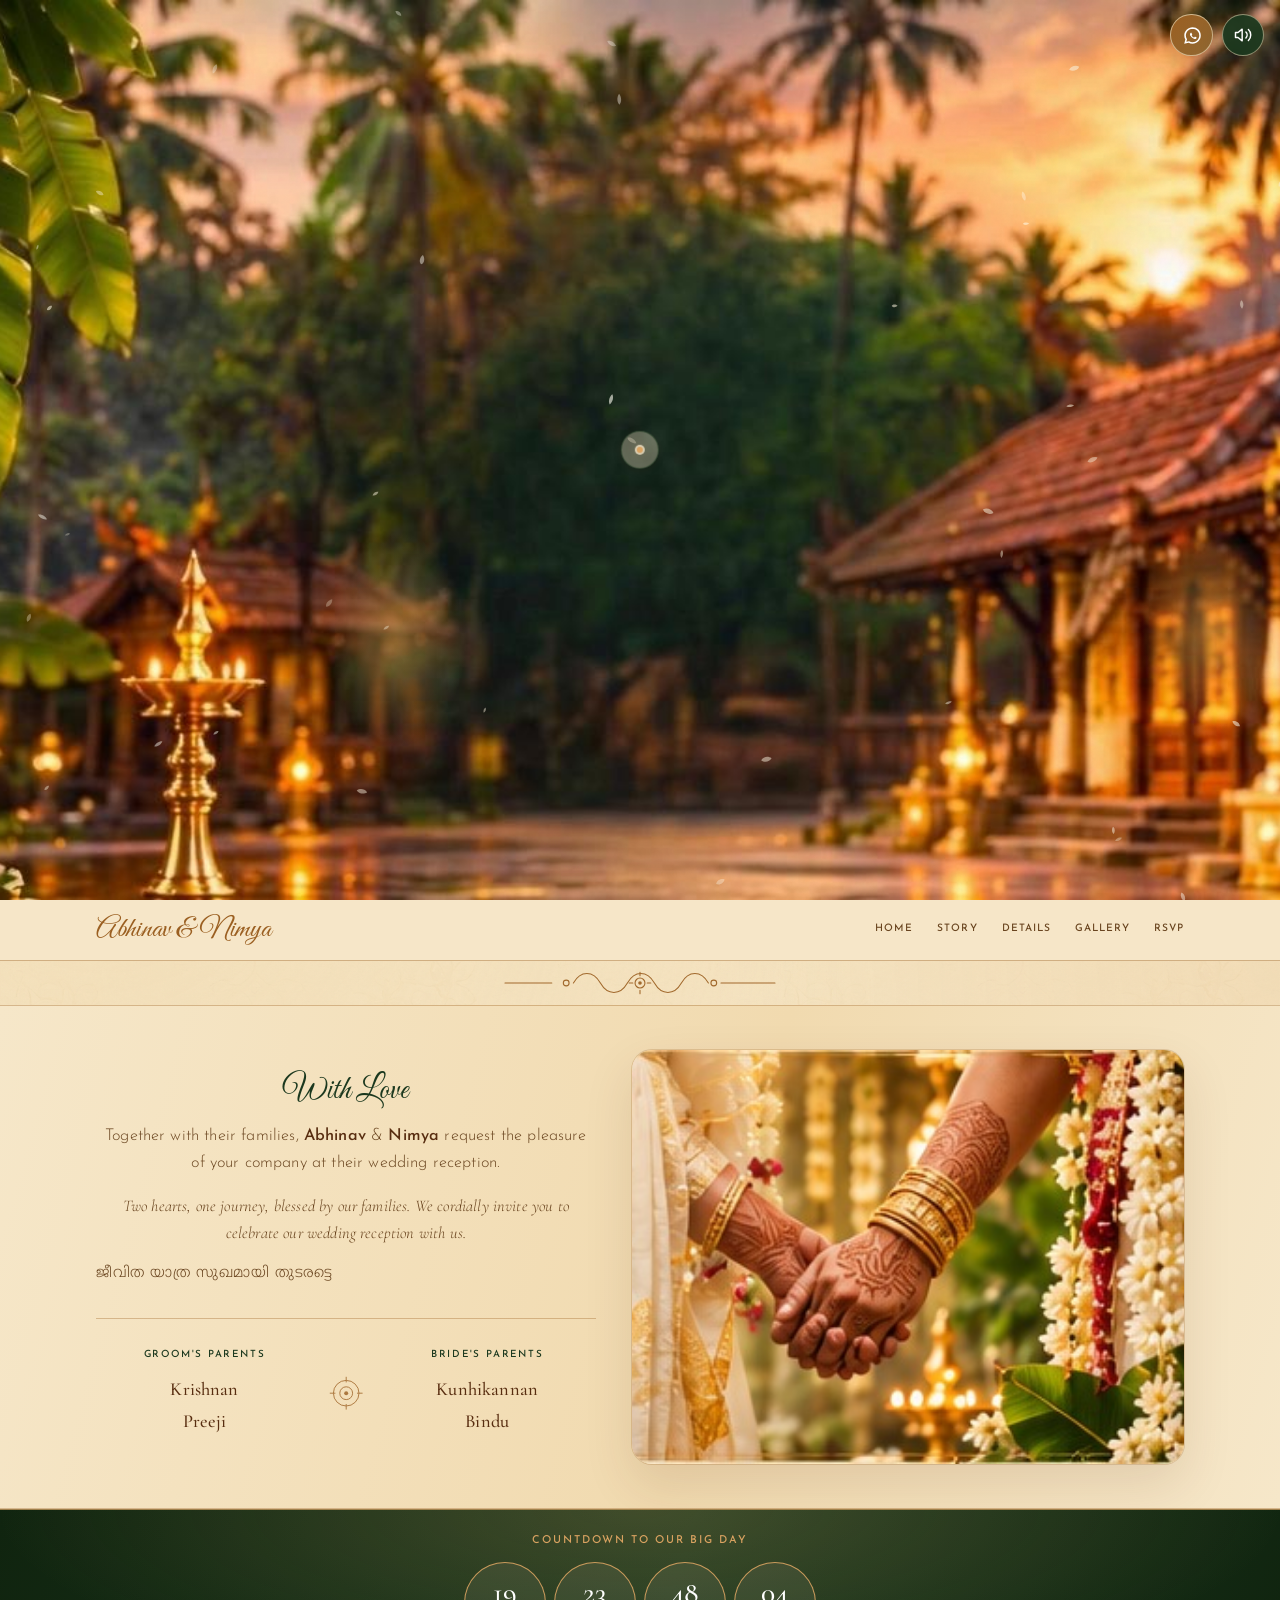
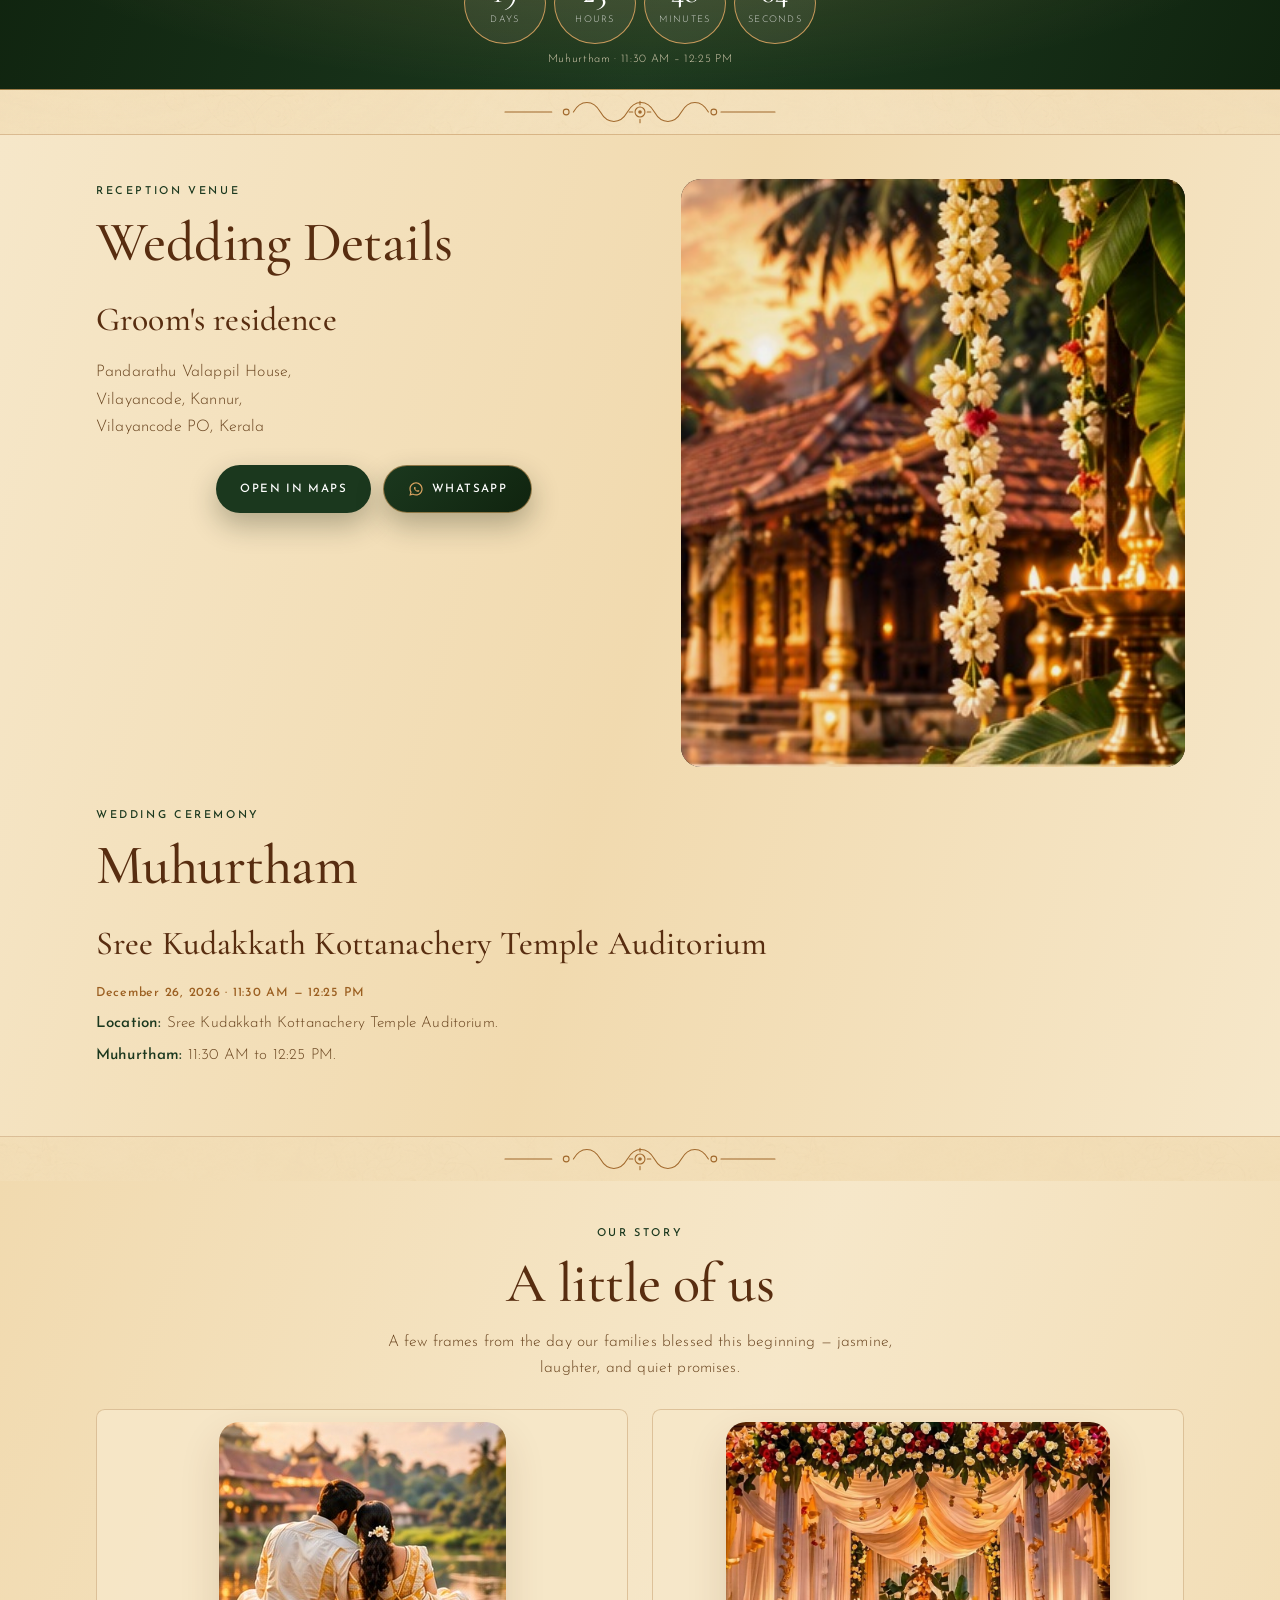
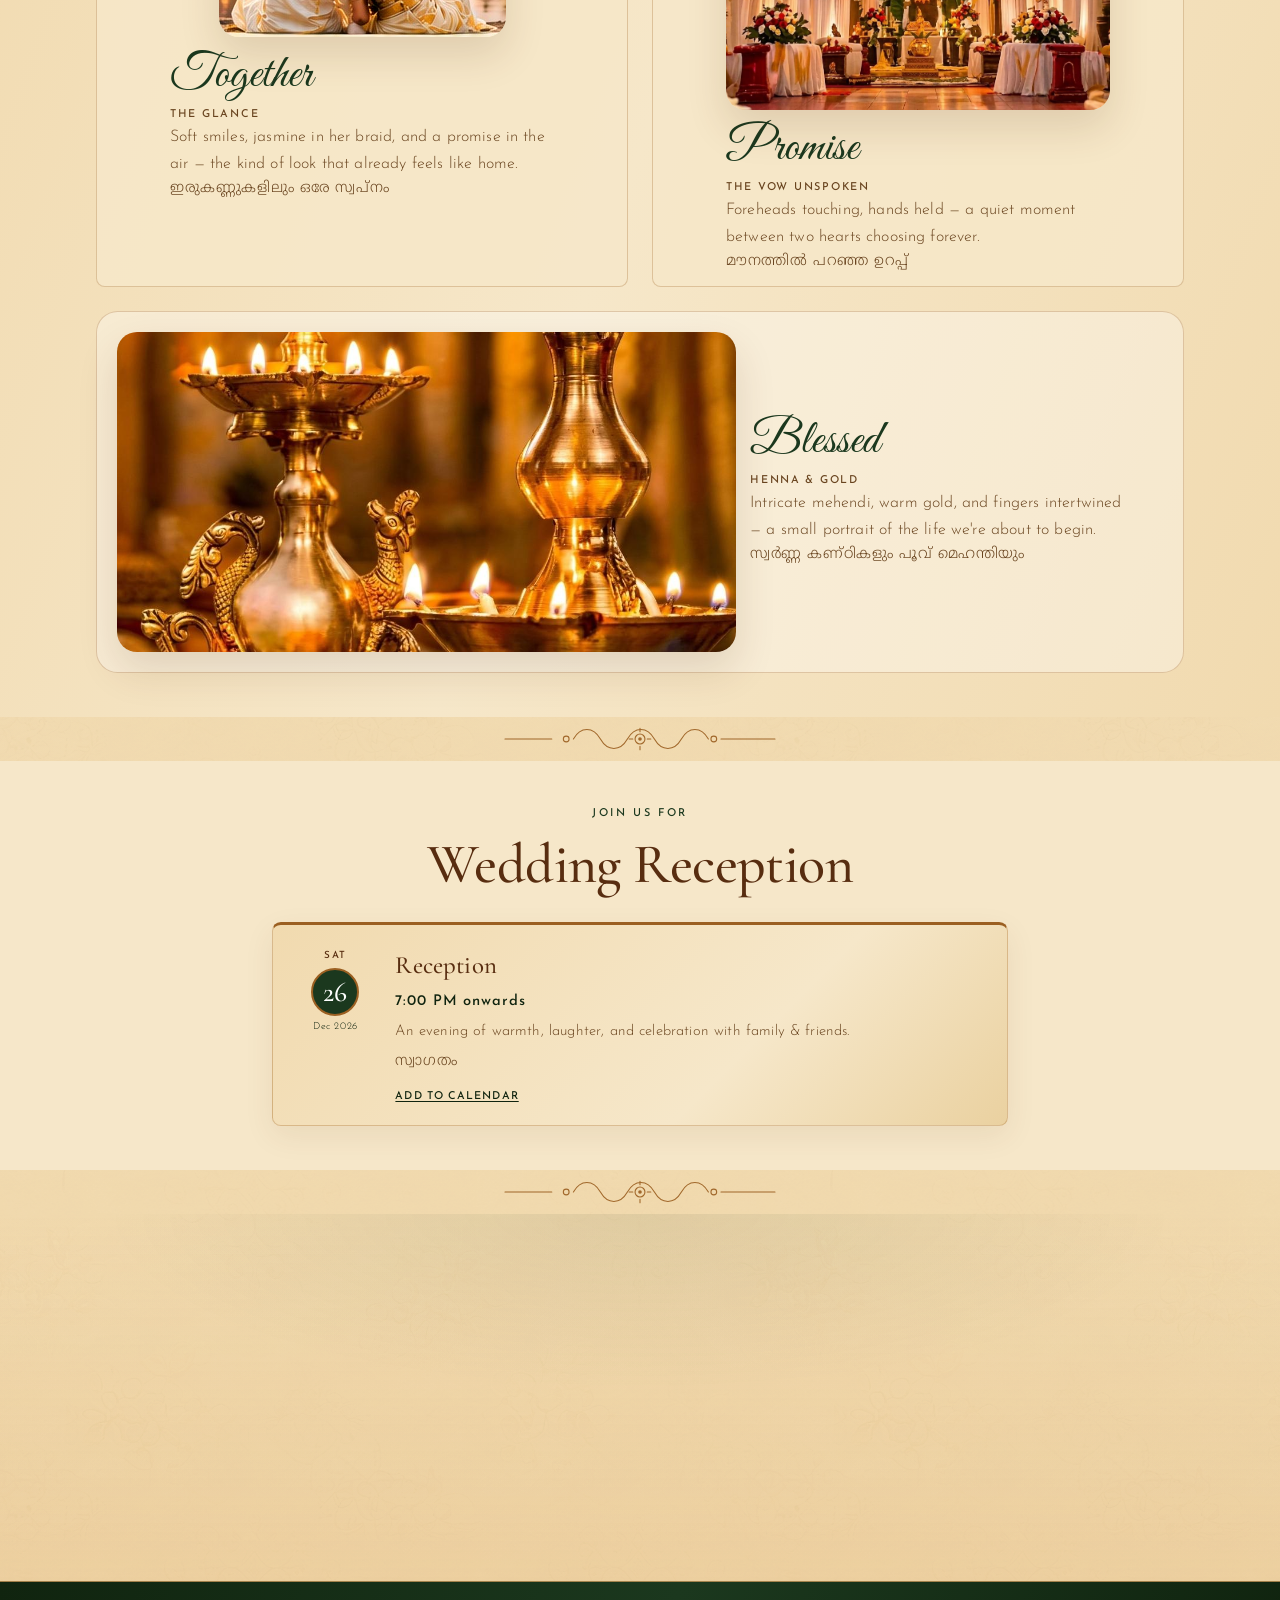
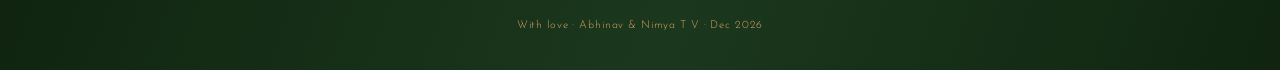
==== commit 7cc52bf3: "jnunju" ====
--- a/index.html
+++ b/index.html
@@ -26,7 +26,7 @@
   <link rel="preconnect" href="https://fonts.googleapis.com" />
   <link rel="preconnect" href="https://fonts.gstatic.com" crossorigin />
   <link href="https://fonts.googleapis.com/css2?family=Cormorant+Garamond:ital,wght@0,400;0,500;0,600;1,400;1,500&family=Great+Vibes&family=Josefin+Sans:wght@300;400;500;600&family=Noto+Sans+Malayalam:wght@300;400;500&display=swap" rel="stylesheet" />
-  <link rel="stylesheet" href="styles.css?v=20261108-reference-countdown-35" />
+  <link rel="stylesheet" href="styles.css?v=20261107-sunset-only-27" />
 </head>
 <body>
   <!-- Soft veil threshold — remove this block (+ CSS .entry-veil + JS openEntryVeil) to revert -->
@@ -38,10 +38,33 @@
         <span class="entry-veil__title" id="entryVeilTitle">Abhinav &amp; Nimya</span>
         <span class="entry-veil__line" aria-hidden="true"></span>
         <span class="entry-veil__cta">Begin</span>
-        <span class="entry-veil__hint" id="entryVeilHint">Tap to view the invitation</span>
+        <span class="entry-veil__hint" id="entryVeilHint">Tap gently to enter</span>
       </span>
     </button>
   </div>
+
+  <svg xmlns="http://www.w3.org/2000/svg" style="display:none" aria-hidden="true">
+    <symbol id="kolam-line" viewBox="0 0 320 40">
+      <g fill="none" stroke="currentColor" stroke-width="1.2" stroke-linecap="round">
+        <path d="M10 20h52" />
+        <circle cx="78" cy="20" r="3.2" />
+        <path d="M86 20c8-14 22-14 30 0s22 14 30 0 22-14 30 0 22 14 30 0 22-14 30 0" />
+        <circle cx="242" cy="20" r="3.2" />
+        <path d="M250 20h60" />
+        <circle cx="160" cy="20" r="5.5" />
+        <circle cx="160" cy="20" r="2" fill="currentColor" stroke="none" />
+        <path d="M160 8v4M160 28v4M148 20h4M168 20h4" />
+      </g>
+    </symbol>
+    <symbol id="kolam-dot" viewBox="0 0 48 48">
+      <g fill="none" stroke="currentColor" stroke-width="1.2">
+        <circle cx="24" cy="24" r="16" />
+        <circle cx="24" cy="24" r="8" />
+        <circle cx="24" cy="24" r="2.5" fill="currentColor" stroke="none" />
+        <path d="M24 4v6M24 38v6M4 24h6M38 24h6" stroke-linecap="round" />
+      </g>
+    </symbol>
+  </svg>
 
   <div class="grain" aria-hidden="true"></div>
   <div id="ripples" class="ripples" aria-hidden="true"></div>
@@ -71,9 +94,9 @@
   </audio>
   <main class="page">
     <div class="page__texture" aria-hidden="true"></div>
-    <section class="hero hero--artwork" id="hero" aria-label="Abhinav and Nimya's wedding invitation">
+    <section class="hero hero--artwork" id="hero" aria-label="Wedding sunset backdrop">
       <div class="hero__art-frame">
-        <img class="hero__art" src="assets/images/Media%20(4).jpg" alt="Together forever. Abhinav &amp; Nimya. We invite you to celebrate our wedding, 26 December 2026." width="1680" height="637" fetchpriority="high" />
+        <img class="hero__art" src="assets/images/Media%20(7).jpg" alt="" width="1680" height="637" fetchpriority="high" />
         <div class="hero__lamp-lights" aria-hidden="true">
           <span></span><span></span>
         </div>
@@ -94,7 +117,9 @@
         <a href="#closing">RSVP</a>
       </nav>
     </header>
-    <div class="kolam-divider" aria-hidden="true"></div>
+    <div class="kolam-divider" aria-hidden="true">
+      <svg viewBox="0 0 320 40"><use href="#kolam-line" /></svg>
+    </div>
     <section class="invite section" id="invite">
       <div class="invite__grid">
         <figure class="invite__photo reveal">
@@ -102,17 +127,22 @@
         </figure>
         <div class="invite__copy reveal">
           <p class="invite__letter-title">With Love</p>
-          <p class="invite__lead">Two hearts, one journey,<br />
-            blessed by our families, filled with hope,<br />
-            and guided by your love and blessings.</p>
-          <p class="invite__letter-quote">We cordially invite you to be a part of our special day.</p>
+          <p class="invite__lead">
+            Together with their families,
+            <strong>Abhinav</strong> &amp; <strong>Nimya</strong>
+            request the pleasure of your company at their wedding reception.
+          </p>
+          <p class="invite__letter-quote">Two hearts, one journey, blessed by our families. We cordially invite you to celebrate our wedding reception with us.</p>
+          <p class="malayalam soft">ജീവിത യാത്ര സുഖമായി തുടരട്ടെ</p>
           <div class="parents">
             <div class="parents__side">
               <h3>Groom's parents</h3>
               <p>Krishnan</p>
               <p>Preeji</p>
             </div>
-            <div class="parents__divider" aria-hidden="true"></div>
+            <div class="parents__divider" aria-hidden="true">
+              <svg viewBox="0 0 48 48"><use href="#kolam-dot" /></svg>
+            </div>
             <div class="parents__side">
               <h3>Bride's parents</h3>
               <p>Kunhikannan</p>
@@ -142,12 +172,16 @@
           <span class="countdown__label">Seconds</span>
         </div>
       </div>
-    </section>
-    <div class="kolam-divider" aria-hidden="true"></div>
+      <p class="countdown-band__hint">Muhurtham · 11:30 AM – 12:25 PM</p>
+    </section>
+    <div class="kolam-divider" aria-hidden="true">
+      <svg viewBox="0 0 320 40"><use href="#kolam-line" /></svg>
+    </div>
     <section class="memories section" id="memories">
       <div class="section-head reveal">
-        <h2 class="section-title">Our Story</h2>
-        <p class="section-lead">From the first hello to forever, every moment with you has been special. Here are a few glimpses of our journey...</p>
+        <p class="eyebrow">Our Story</p>
+        <h2 class="section-title">A little of us</h2>
+        <p class="section-lead">A few frames from the day our families blessed this beginning — jasmine, laughter, and quiet promises.</p>
       </div>
       <div class="memory-stack">
         <article class="memory memory--left reveal">
@@ -155,7 +189,10 @@
             <img src="assets/images/template-story-couple.jpg" alt="The couple seated together outdoors" width="287" height="222" loading="lazy" />
           </div>
           <div class="memory__caption">
-            <span class="memory__word">Our Story</span>
+            <span class="memory__word">Together</span>
+            <p class="memory__kicker">The glance</p>
+            <p>Soft smiles, jasmine in her braid, and a promise in the air — the kind of look that already feels like home.</p>
+            <p class="malayalam soft">ഇരുകണ്ണുകളിലും ഒരേ സ്വപ്നം</p>
           </div>
         </article>
         <article class="memory memory--right reveal">
@@ -163,7 +200,10 @@
             <img src="assets/images/template-gallery-stage.jpg" alt="Wedding stage decorated with flowers and lights" width="274" height="103" loading="lazy" />
           </div>
           <div class="memory__caption">
-            <span class="memory__word">Gallery</span>
+            <span class="memory__word">Promise</span>
+            <p class="memory__kicker">The vow unspoken</p>
+            <p>Foreheads touching, hands held — a quiet moment between two hearts choosing forever.</p>
+            <p class="malayalam soft">മൗനത്തില്‍ പറഞ്ഞ ഉറപ്പ്</p>
           </div>
         </article>
         <article class="memory memory--left memory--hands reveal">
@@ -171,15 +211,21 @@
             <img src="assets/images/template-gallery-lamp.jpg" alt="Traditional brass lamps at the wedding" width="102" height="103" loading="lazy" />
           </div>
           <div class="memory__caption">
-            <span class="memory__word">Gallery</span>
+            <span class="memory__word">Blessed</span>
+            <p class="memory__kicker">Henna &amp; gold</p>
+            <p>Intricate mehendi, warm gold, and fingers intertwined — a small portrait of the life we're about to begin.</p>
+            <p class="malayalam soft">സ്വർണ്ണ കണ്ഠികളും പൂവ് മെഹന്തിയും</p>
           </div>
         </article>
       </div>
     </section>
-    <div class="kolam-divider" aria-hidden="true"></div>
+    <div class="kolam-divider" aria-hidden="true">
+      <svg viewBox="0 0 320 40"><use href="#kolam-line" /></svg>
+    </div>
     <section class="events section" id="events">
       <div class="section-head reveal">
-        <h2 class="section-title">Wedding Events</h2>
+        <p class="eyebrow">Join us for</p>
+        <h2 class="section-title">Wedding Reception</h2>
       </div>
 
       <ol class="timeline">
@@ -191,7 +237,9 @@
           </div>
           <div class="timeline__body">
             <h3>Reception</h3>
-            <p class="timeline__time">5:00 PM onwards</p>
+            <p class="timeline__time">7:00 PM onwards</p>
+            <p>An evening of warmth, laughter, and celebration with family &amp; friends.</p>
+            <p class="malayalam soft">സ്വാഗതം</p>
             <div class="cal-actions">
               <a class="link-btn interactive" data-gcal="reception" href="#" target="_blank" rel="noopener noreferrer" data-tap>Add to Calendar</a>
             </div>
@@ -199,7 +247,9 @@
         </li>
       </ol>
     </section>
-    <div class="kolam-divider" aria-hidden="true"></div>
+    <div class="kolam-divider" aria-hidden="true">
+      <svg viewBox="0 0 320 40"><use href="#kolam-line" /></svg>
+    </div>
     <section class="venue section" id="venue">
       <div class="venue__top">
         <div class="venue__card reveal">
@@ -271,23 +321,24 @@
         </div>
       </div>
     </section>
-    <div class="kolam-divider" aria-hidden="true"></div>
+    <div class="kolam-divider" aria-hidden="true">
+      <svg viewBox="0 0 320 40"><use href="#kolam-line" /></svg>
+    </div>
     <section class="closing section" id="closing">
       <div class="closing__inner reveal">
-        <h2 class="section-title">With You</h2>
-        <p class="section-lead">Your presence will make our day more special and meaningful.<br />
-          We look forward to celebrating this beautiful journey with you.</p>
+        <p class="eyebrow">With gratitude</p>
+        <h2 class="section-title">We can't wait to celebrate with you</h2>
         <p class="closing__names">Abhinav P V <span class="amp">&</span> Nimya</p>
         <p class="malayalam soft">അഭിനവ് പി വി</p>
       </div>
     </section>
   </main>
   <footer class="footer">
-    <p>Thank you for being a part of our journey</p>
+    <p>With love · Abhinav &amp; Nimya T V · Dec 2026</p>
   </footer>
   <div class="toast" id="toast" role="status" aria-live="polite" hidden></div>
   <canvas id="confetti" class="confetti" aria-hidden="true"></canvas>
-  <script src="script.js?v=20261108-reference-copy-4"></script>
+  <script src="script.js?v=20261107-new-hero-effects-3"></script>
   
 <script>
 (function () {
--- a/styles.css
+++ b/styles.css
@@ -580,7 +580,7 @@
   50% { box-shadow: 0 0 0 8px rgba(231, 215, 181, 0); }
 }
 
-/* Section dividers */
+/* Kolam */
 .kolam-divider {
   display: flex;
   justify-content: center;
@@ -589,12 +589,9 @@
   opacity: 0.92;
 }
 
-.kolam-divider::before {
-  content: "";
-  display: block;
+.kolam-divider svg {
   width: min(18rem, 72vw);
-  height: 1px;
-  background: linear-gradient(to right, transparent, currentColor 25%, currentColor 75%, transparent);
+  height: auto;
 }
 
 .kolam--hero {
@@ -859,30 +856,26 @@
 .countdown-band {
   position: relative;
   overflow: hidden;
-  padding: clamp(1rem, 2vw, 1.75rem) var(--space);
+  padding: 1.4rem var(--space) 1.25rem;
   color: var(--white);
   text-align: center;
   background:
-    linear-gradient(to right, transparent 10%, #14351e 20%, #14351e 82%, transparent 94%),
-    url("assets/images/countdown-reference.png") center / cover no-repeat;
+    radial-gradient(70% 140% at 50% 0%, rgba(218, 163, 97, 0.2), transparent 72%),
+    linear-gradient(110deg, var(--teal-deep), var(--teal) 52%, var(--teal-deep));
   border-block: 1px solid rgba(218, 163, 97, 0.7);
 }
 
 .countdown-band__title {
-  margin: 0 0 0.8rem;
-  color: #f6e7c9;
-  font-family: var(--font-display);
-  font-size: clamp(0.75rem, 1.5vw, 1rem);
-  font-weight: 500;
-  letter-spacing: 0.04em;
+  margin: 0 0 0.7rem;
+  color: var(--gold-soft);
+  font-size: 0.68rem;
+  font-weight: 500;
+  letter-spacing: 0.18em;
   text-transform: uppercase;
 }
 
 .countdown-band .countdown {
-  max-width: 34rem;
-  gap: clamp(0.4rem, 2.5vw, 2rem);
-  margin-bottom: 0;
-  animation: none;
+  margin-bottom: 0.45rem;
 }
 
 .countdown-band__hint {
@@ -896,37 +889,10 @@
   aspect-ratio: 1;
   display: grid;
   align-content: center;
-  border: 0;
-  border-radius: 0;
-  background: url("assets/icons/countdown-frame.svg") center / 100% 100% no-repeat;
-  backdrop-filter: none;
-  -webkit-backdrop-filter: none;
-  min-width: 0;
-  padding: 0.3rem 0.2rem;
-}
-
-.countdown-band__title::before,
-.countdown-band__title::after {
-  content: "";
-  display: inline-block;
-  width: clamp(1rem, 5vw, 3rem);
-  height: 1px;
-  margin: 0 0.65rem;
-  background: #d5aa4e;
-  vertical-align: middle;
-}
-
-.countdown-band .countdown__num {
-  color: #f6e7c9;
-  font-size: clamp(1.4rem, 3.5vw, 2.5rem);
-}
-
-.countdown-band .countdown__label {
-  font-family: var(--font-display);
-  font-size: clamp(0.6rem, 1.3vw, 0.9rem);
-  letter-spacing: 0;
-  text-transform: none;
-  opacity: 1;
+  border: 1px solid rgba(218, 163, 97, 0.9);
+  border-radius: 50%;
+  background: rgba(246, 231, 201, 0.08);
+  padding: 0.45rem;
 }
 
 @keyframes rise {
@@ -1136,13 +1102,10 @@
   opacity: 0.8;
 }
 
-.parents__divider::before {
-  content: "";
+.parents__divider svg {
+  width: 100%;
+  height: auto;
   display: block;
-  width: 1px;
-  height: 3rem;
-  margin-inline: auto;
-  background: linear-gradient(to bottom, transparent, currentColor 25%, currentColor 75%, transparent);
 }
 
 /* MEMORIES */
@@ -2088,23 +2051,24 @@
 
 .hero--artwork {
   height: auto;
-  min-height: 0;
+  min-height: 100vh;
+  min-height: 100svh;
   padding: 0;
 }
 
 .hero__art-frame {
-  position: relative;
+  position: absolute;
+  inset: 0;
   z-index: 1;
   width: 100%;
-  aspect-ratio: 1680 / 637;
+  height: 100%;
   animation: artwork-reveal 2.4s var(--ease) both;
 }
 
 .hero__art {
-  display: block;
   width: 100%;
   height: 100%;
-  object-fit: contain;
+  object-fit: cover;
   object-position: center;
 }
 
